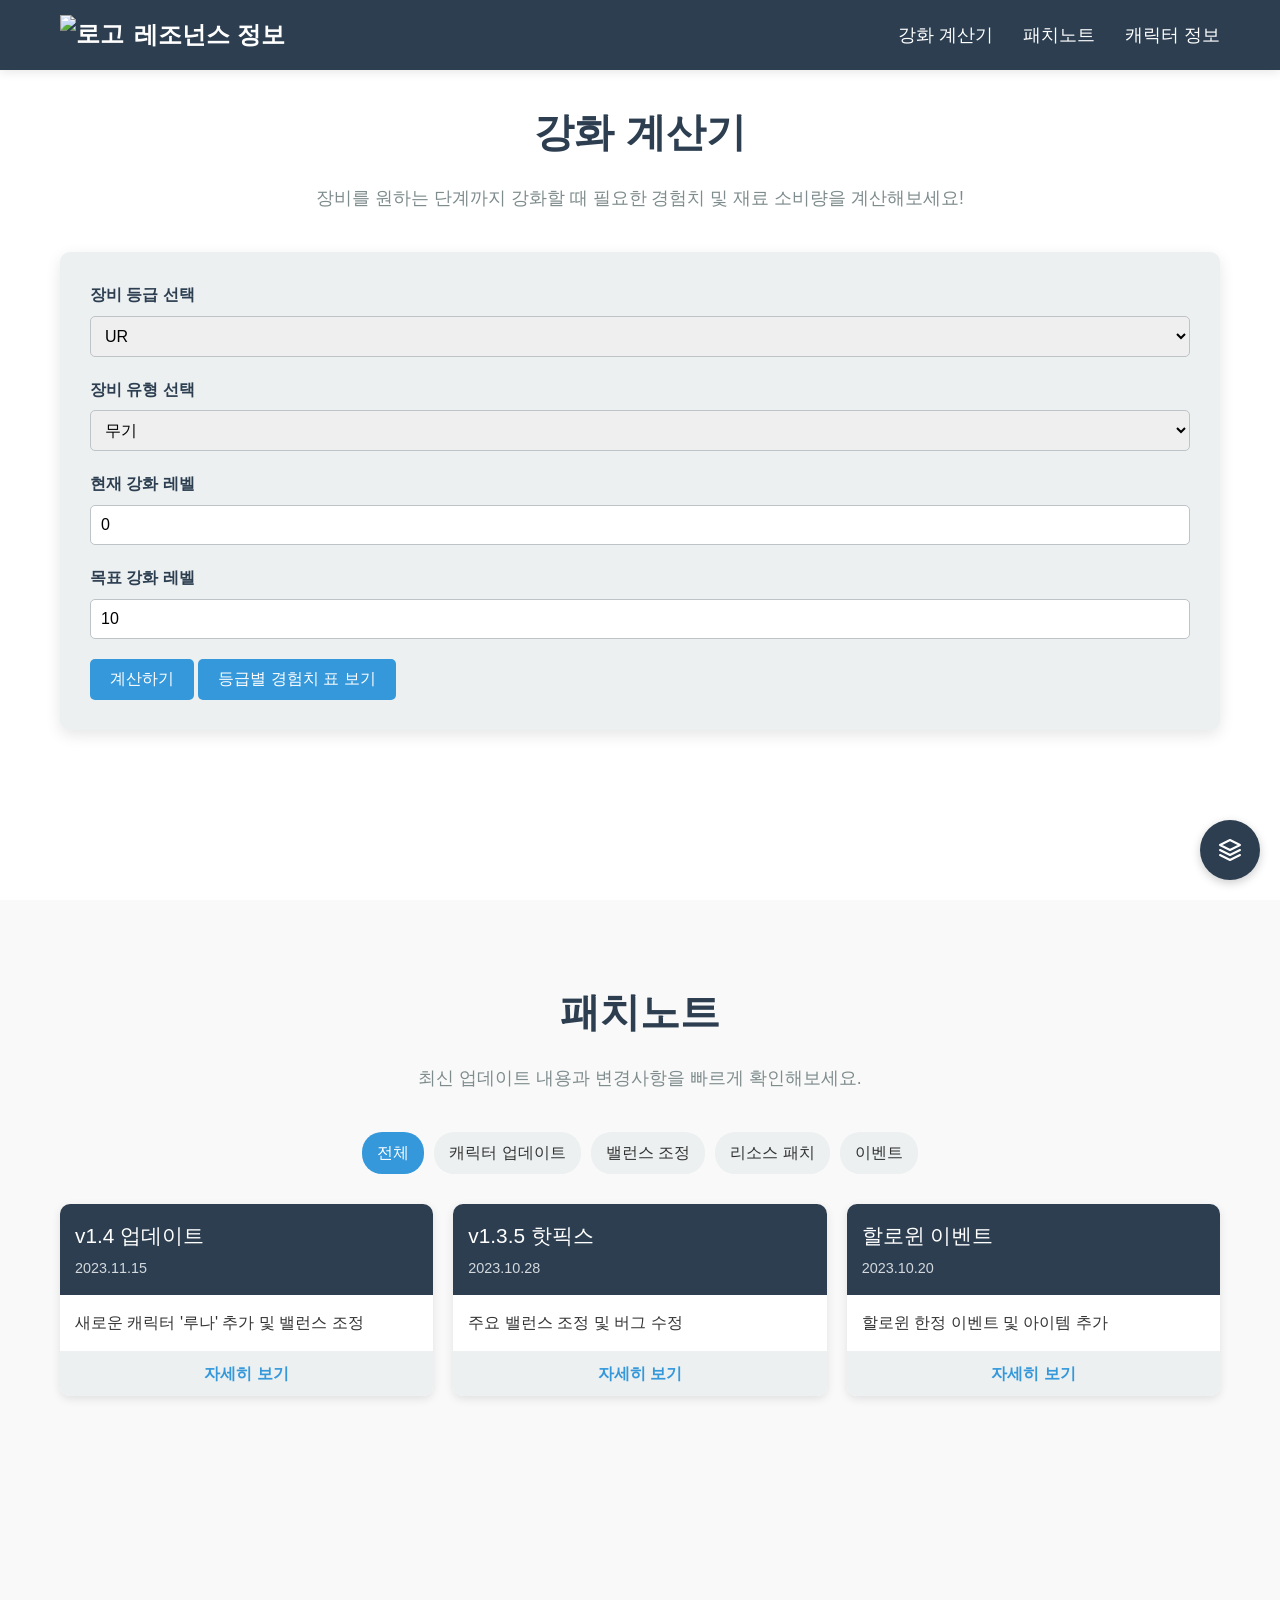
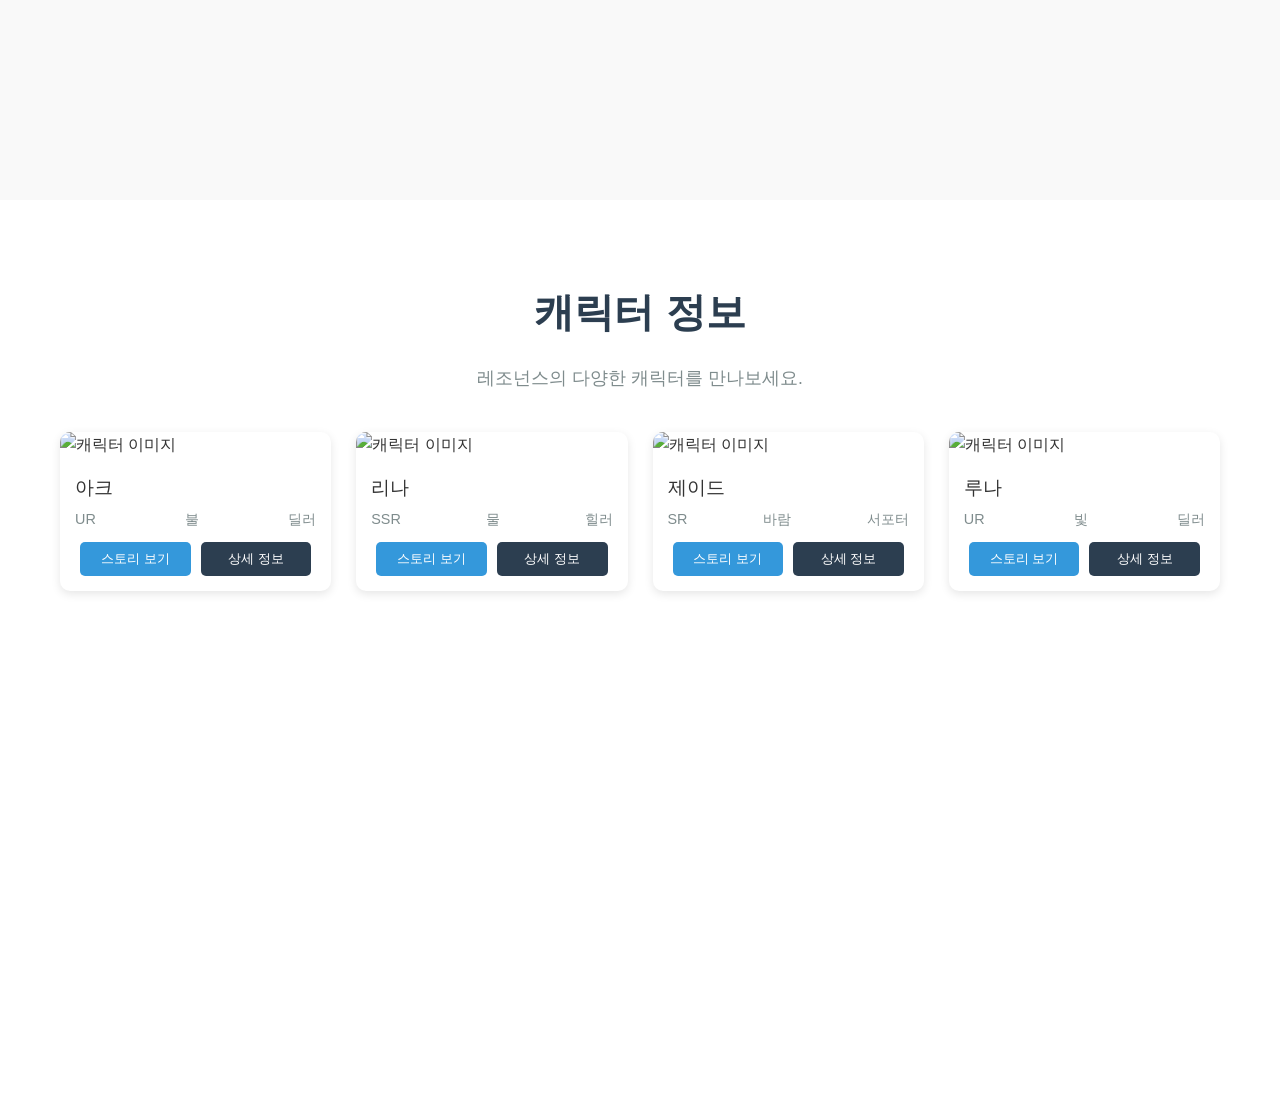
==== index.html @ ca2a9fab "Create index.html" ====
<!DOCTYPE html>
<html lang="ko">
<head>
    <meta charset="UTF-8">
    <meta name="viewport" content="width=device-width, initial-scale=1.0">
    <title>레조넌스 정보 사이트</title>
    <style>
        /* 전역 스타일 */
        * {
            margin: 0;
            padding: 0;
            box-sizing: border-box;
            font-family: 'Arial', sans-serif;
        }
        
        body {
            background-color: #f5f5f5;
            color: #333;
            line-height: 1.6;
        }
        
        a {
            text-decoration: none;
            color: inherit;
        }
        
        .container {
            max-width: 1200px;
            margin: 0 auto;
            padding: 0 20px;
        }
        
        section {
            padding: 80px 0;
            min-height: 100vh;
        }
        
        h2 {
            font-size: 2.5rem;
            margin-bottom: 20px;
            color: #2c3e50;
            text-align: center;
        }
        
        p.description {
            text-align: center;
            margin-bottom: 40px;
            font-size: 1.1rem;
            color: #7f8c8d;
        }
        
        /* 헤더 스타일 */
        header {
            position: fixed;
            top: 0;
            left: 0;
            width: 100%;
            background-color: #2c3e50;
            color: white;
            padding: 15px 0;
            z-index: 1000;
            box-shadow: 0 2px 10px rgba(0, 0, 0, 0.1);
        }
        
        .header-container {
            display: flex;
            justify-content: space-between;
            align-items: center;
        }
        
        .logo {
            display: flex;
            align-items: center;
            font-size: 1.5rem;
            font-weight: bold;
        }
        
        .logo img {
            height: 40px;
            margin-right: 10px;
        }
        
        nav ul {
            display: flex;
            list-style: none;
        }
        
        nav ul li {
            margin-left: 30px;
        }
        
        nav ul li a {
            font-size: 1.1rem;
            transition: color 0.3s;
            position: relative;
            padding: 5px 0;
        }
        
        nav ul li a:hover {
            color: #3498db;
        }
        
        nav ul li a::after {
            content: '';
            position: absolute;
            bottom: 0;
            left: 0;
            width: 0;
            height: 2px;
            background-color: #3498db;
            transition: width 0.3s;
        }
        
        nav ul li a:hover::after {
            width: 100%;
        }
        
        /* 강화 계산기 섹션 */
        #calculator {
            background-color: #fff;
            padding-top: 100px;
        }
        
        .calculator-container {
            background-color: #ecf0f1;
            padding: 30px;
            border-radius: 10px;
            box-shadow: 0 5px 15px rgba(0, 0, 0, 0.1);
        }
        
        .input-group {
            margin-bottom: 20px;
        }
        
        .input-group label {
            display: block;
            margin-bottom: 8px;
            font-weight: bold;
            color: #2c3e50;
        }
        
        .input-group select, 
        .input-group input {
            width: 100%;
            padding: 10px;
            border: 1px solid #bdc3c7;
            border-radius: 5px;
            font-size: 1rem;
        }
        
        .tooltip {
            position: relative;
            display: inline-block;
            margin-left: 10px;
            cursor: pointer;
        }
        
        .tooltip .tooltiptext {
            visibility: hidden;
            width: 200px;
            background-color: #555;
            color: #fff;
            text-align: center;
            border-radius: 6px;
            padding: 5px;
            position: absolute;
            z-index: 1;
            bottom: 125%;
            left: 50%;
            transform: translateX(-50%);
            opacity: 0;
            transition: opacity 0.3s;
            font-size: 0.9rem;
        }
        
        .tooltip:hover .tooltiptext {
            visibility: visible;
            opacity: 1;
        }
        
        .btn {
            background-color: #3498db;
            color: white;
            border: none;
            padding: 10px 20px;
            border-radius: 5px;
            cursor: pointer;
            font-size: 1rem;
            transition: background-color 0.3s;
        }
        
        .btn:hover {
            background-color: #2980b9;
        }
        
        .result-container {
            margin-top: 30px;
            background-color: #fff;
            padding: 20px;
            border-radius: 5px;
            box-shadow: 0 2px 5px rgba(0, 0, 0, 0.1);
        }
        
        .result-item {
            margin-bottom: 10px;
            display: flex;
            justify-content: space-between;
        }
        
        .result-item strong {
            color: #2c3e50;
        }
        
        /* 패치노트 섹션 */
        #patch-notes {
            background-color: #f9f9f9;
        }
        
        .filter-tabs {
            display: flex;
            justify-content: center;
            margin-bottom: 30px;
            flex-wrap: wrap;
        }
        
        .filter-tab {
            padding: 8px 15px;
            margin: 0 5px;
            background-color: #ecf0f1;
            border-radius: 20px;
            cursor: pointer;
            transition: all 0.3s;
        }
        
        .filter-tab.active {
            background-color: #3498db;
            color: white;
        }
        
        .patch-cards {
            display: grid;
            grid-template-columns: repeat(auto-fill, minmax(300px, 1fr));
            gap: 20px;
        }
        
        .patch-card {
            background-color: #fff;
            border-radius: 10px;
            overflow: hidden;
            box-shadow: 0 3px 10px rgba(0, 0, 0, 0.1);
            transition: transform 0.3s;
        }
        
        .patch-card:hover {
            transform: translateY(-5px);
        }
        
        .patch-header {
            padding: 15px;
            background-color: #2c3e50;
            color: white;
        }
        
        .patch-title {
            font-size: 1.3rem;
            margin-bottom: 5px;
        }
        
        .patch-date {
            font-size: 0.9rem;
            opacity: 0.8;
        }
        
        .patch-summary {
            padding: 15px;
        }
        
        .patch-more {
            display: block;
            text-align: center;
            padding: 10px;
            background-color: #ecf0f1;
            color: #3498db;
            font-weight: bold;
            cursor: pointer;
        }
        
        .patch-details {
            padding: 0 15px;
            max-height: 0;
            overflow: hidden;
            transition: max-height 0.3s, padding 0.3s;
        }
        
        .patch-details.show {
            padding: 15px;
            max-height: 1000px;
        }
        
        /* 캐릭터 정보 섹션 */
        #character-info {
            background-color: #fff;
        }
        
        .character-cards {
            display: grid;
            grid-template-columns: repeat(auto-fill, minmax(250px, 1fr));
            gap: 25px;
        }
        
        .character-card {
            background-color: #fff;
            border-radius: 10px;
            overflow: hidden;
            box-shadow: 0 3px 10px rgba(0, 0, 0, 0.1);
            transition: transform 0.3s;
            position: relative;
        }
        
        .character-card:hover {
            transform: translateY(-5px);
        }
        
        .character-thumbnail {
            width: 100%;
            height: 200px;
            object-fit: cover;
        }
        
        .character-info {
            padding: 15px;
        }
        
        .character-name {
            font-size: 1.2rem;
            margin-bottom: 5px;
        }
        
        .character-meta {
            display: flex;
            justify-content: space-between;
            margin-bottom: 10px;
            font-size: 0.9rem;
            color: #7f8c8d;
        }
        
        .character-buttons {
            display: flex;
            justify-content: space-between;
        }
        
        .character-buttons button {
            flex: 1;
            margin: 0 5px;
            padding: 8px;
            border: none;
            border-radius: 5px;
            cursor: pointer;
            transition: background-color 0.3s;
        }
        
        .story-btn {
            background-color: #3498db;
            color: white;
        }
        
        .story-btn:hover {
            background-color: #2980b9;
        }
        
        .detail-btn {
            background-color: #2c3e50;
            color: white;
        }
        
        .detail-btn:hover {
            background-color: #1a252f;
        }
        
        /* 캐릭터 상세 팝업 */
        .character-popup {
            position: fixed;
            top: 0;
            left: 0;
            width: 100%;
            height: 100%;
            background-color: rgba(0, 0, 0, 0.8);
            display: flex;
            justify-content: center;
            align-items: center;
            z-index: 2000;
            opacity: 0;
            visibility: hidden;
            transition: opacity 0.3s, visibility 0.3s;
        }
        
        .character-popup.show {
            opacity: 1;
            visibility: visible;
        }
        
        .popup-content {
            background-color: #fff;
            width: 90%;
            max-width: 800px;
            max-height: 90vh;
            overflow-y: auto;
            border-radius: 10px;
            position: relative;
            padding: 30px;
        }
        
        .close-popup {
            position: absolute;
            top: 15px;
            right: 15px;
            font-size: 1.5rem;
            cursor: pointer;
            color: #7f8c8d;
        }
        
        .popup-header {
            display: flex;
            margin-bottom: 20px;
        }
        
        .popup-thumbnail {
            width: 150px;
            height: 150px;
            object-fit: cover;
            border-radius: 10px;
            margin-right: 20px;
        }
        
        .popup-meta {
            flex: 1;
        }
        
        .popup-name {
            font-size: 1.8rem;
            margin-bottom: 10px;
        }
        
        .popup-details {
            margin-bottom: 20px;
        }
        
        .popup-section {
            margin-bottom: 20px;
        }
        
        .popup-section h3 {
            margin-bottom: 10px;
            color: #2c3e50;
        }
        
        /* 관리자 로그인 모달 */
        .admin-modal {
            position: fixed;
            top: 0;
            left: 0;
            width: 100%;
            height: 100%;
            background-color: rgba(0, 0, 0, 0.8);
            display: none;
            justify-content: center;
            align-items: center;
            z-index: 2000;
        }
        
        .login-form {
            background-color: #fff;
            padding: 30px;
            border-radius: 10px;
            width: 100%;
            max-width: 400px;
        }
        
        .login-form h2 {
            margin-bottom: 20px;
            text-align: center;
        }
        
        .login-form input {
            width: 100%;
            padding: 12px;
            margin-bottom: 15px;
            border: 1px solid #bdc3c7;
            border-radius: 5px;
            font-size: 1rem;
        }
        
        .login-form button {
            width: 100%;
            padding: 12px;
            background-color: #3498db;
            color: white;
            border: none;
            border-radius: 5px;
            font-size: 1rem;
            cursor: pointer;
            transition: background-color 0.3s;
        }
        
        .login-form button:hover {
            background-color: #2980b9;
        }
        
        /* 관리자 패널 */
        .admin-panel {
            position: fixed;
            bottom: 20px;
            right: 20px;
            background-color: #2c3e50;
            color: white;
            border-radius: 50%;
            width: 60px;
            height: 60px;
            display: flex;
            justify-content: center;
            align-items: center;
            cursor: pointer;
            z-index: 1000;
            box-shadow: 0 3px 10px rgba(0, 0, 0, 0.2);
        }
        
        .admin-menu {
            position: fixed;
            bottom: 90px;
            right: 20px;
            background-color: #fff;
            border-radius: 10px;
            box-shadow: 0 3px 15px rgba(0, 0, 0, 0.2);
            padding: 15px;
            z-index: 1000;
            display: none;
            flex-direction: column;
            min-width: 200px;
        }
        
        .admin-menu.show {
            display: flex;
        }
        
        .admin-menu button {
            padding: 10px;
            margin: 5px 0;
            background-color: #3498db;
            color: white;
            border: none;
            border-radius: 5px;
            cursor: pointer;
            transition: background-color 0.3s;
        }
        
        .admin-menu button:hover {
            background-color: #2980b9;
        }
        
        .admin-menu button.logout {
            background-color: #e74c3c;
        }
        
        .admin-menu button.logout:hover {
            background-color: #c0392b;
        }
        
        /* 관리자 편집 모드 */
        .edit-mode {
            outline: 2px dashed #3498db;
            position: relative;
            min-height: 50px;
        }
        
        .edit-controls {
            position: absolute;
            top: -25px;
            right: 0;
            background-color: #3498db;
            color: white;
            padding: 5px;
            border-radius: 5px;
            display: flex;
            z-index: 100;
        }
        
        .edit-controls button {
            background-color: transparent;
            border: none;
            color: white;
            cursor: pointer;
            margin: 0 5px;
        }
        
        /* 장비 도감 섹션 */
        #equipment-dictionary {
            background-color: #f9f9f9;
            display: none; /* 기본적으로 숨김 */
        }
        
        .equipment-filter {
            display: flex;
            justify-content: center;
            margin-bottom: 20px;
            flex-wrap: wrap;
        }
        
        .equipment-filter button {
            padding: 8px 15px;
            margin: 0 5px;
            background-color: #ecf0f1;
            border: none;
            border-radius: 20px;
            cursor: pointer;
            transition: all 0.3s;
        }
        
        .equipment-filter button.active {
            background-color: #3498db;
            color: white;
        }
        
        .equipment-grid {
            display: grid;
            grid-template-columns: repeat(auto-fill, minmax(200px, 1fr));
            gap: 20px;
        }
        
        .equipment-card {
            background-color: #fff;
            border-radius: 10px;
            overflow: hidden;
            box-shadow: 0 3px 10px rgba(0, 0, 0, 0.1);
            transition: transform 0.3s;
        }
        
        .equipment-card:hover {
            transform: translateY(-5px);
        }
        
        .equipment-image {
            width: 100%;
            height: 150px;
            object-fit: cover;
        }
        
        .equipment-info {
            padding: 15px;
        }
        
        .equipment-name {
            font-size: 1.1rem;
            margin-bottom: 5px;
        }
        
        .equipment-type {
            font-size: 0.9rem;
            color: #7f8c8d;
            margin-bottom: 10px;
        }
        
        .equipment-stats {
            font-size: 0.9rem;
        }
        
        /* 반응형 디자인 */
        @media (max-width: 768px) {
            nav ul li {
                margin-left: 15px;
            }
            
            .patch-cards, .character-cards {
                grid-template-columns: 1fr;
            }
            
            .popup-header {
                flex-direction: column;
            }
            
            .popup-thumbnail {
                margin-right: 0;
                margin-bottom: 15px;
            }
        }
    </style>
</head>
<body>
    <!-- 상단 고정 헤더 -->
    <header>
        <div class="container header-container">
            <div class="logo">
                <img src="https://via.placeholder.com/40" alt="로고">
                <span>레조넌스 정보</span>
            </div>
            <nav>
                <ul>
                    <li><a href="#calculator">강화 계산기</a></li>
                    <li><a href="#patch-notes">패치노트</a></li>
                    <li><a href="#character-info">캐릭터 정보</a></li>
                    <li id="equipment-tab" style="display: none;"><a href="#equipment-dictionary">장비 도감</a></li>
                </ul>
            </nav>
        </div>
    </header>

    <!-- 강화 계산기 섹션 -->
    <section id="calculator">
        <div class="container">
            <h2>강화 계산기</h2>
            <p class="description">장비를 원하는 단계까지 강화할 때 필요한 경험치 및 재료 소비량을 계산해보세요!</p>
            
            <div class="calculator-container">
                <div class="input-group">
                    <label for="equipment-grade">장비 등급 선택</label>
                    <select id="equipment-grade">
                        <option value="UR">UR</option>
                        <option value="SSR">SSR</option>
                        <option value="SR">SR</option>
                        <option value="R">R</option>
                    </select>
                </div>
                
                <div class="input-group">
                    <label for="equipment-type">장비 유형 선택</label>
                    <select id="equipment-type">
                        <option value="weapon">무기</option>
                        <option value="armor">방어구</option>
                        <option value="accessory">악세서리</option>
                    </select>
                </div>
                
                <div class="input-group">
                    <label for="current-level">현재 강화 레벨</label>
                    <input type="number" id="current-level" min="0" max="20" value="0">
                </div>
                
                <div class="input-group">
                    <label for="target-level">목표 강화 레벨</label>
                    <input type="number" id="target-level" min="1" max="20" value="10">
                </div>
                
                <button id="calculate-btn" class="btn">계산하기</button>
                <button id="show-exp-table" class="btn">등급별 경험치 표 보기</button>
                
                <div class="result-container" id="result-container" style="display: none;">
                    <h3>계산 결과</h3>
                    <div class="result-item">
                        <span>총 필요 경험치:</span>
                        <strong id="total-exp">0</strong>
                    </div>
                    <div class="result-item">
                        <span>소모 골드:</span>
                        <strong id="total-gold">0</strong>
                    </div>
                    <div class="result-item">
                        <span>8Ti 재료:</span>
                        <strong id="material-8">0</strong>
                    </div>
                    <div class="result-item">
                        <span>4Ti 재료:</span>
                        <strong id="material-4">0</strong>
                    </div>
                    <div class="result-item">
                        <span>2Ti 재료:</span>
                        <strong id="material-2">0</strong>
                    </div>
                    <div class="result-item">
                        <span>1Ti 재료:</span>
                        <strong id="material-1">0</strong>
                    </div>
                </div>
            </div>
        </div>
    </section>

    <!-- 패치노트 섹션 -->
    <section id="patch-notes">
        <div class="container">
            <h2>패치노트</h2>
            <p class="description">최신 업데이트 내용과 변경사항을 빠르게 확인해보세요.</p>
            
            <div class="filter-tabs">
                <div class="filter-tab active" data-filter="all">전체</div>
                <div class="filter-tab" data-filter="character">캐릭터 업데이트</div>
                <div class="filter-tab" data-filter="balance">밸런스 조정</div>
                <div class="filter-tab" data-filter="resource">리소스 패치</div>
                <div class="filter-tab" data-filter="event">이벤트</div>
            </div>
            
            <div class="patch-cards" id="patch-cards-container">
                <!-- 패치노트 카드들이 여기에 동적으로 추가됩니다 -->
                <div class="patch-card" data-category="character">
                    <div class="patch-header">
                        <div class="patch-title">v1.4 업데이트</div>
                        <div class="patch-date">2023.11.15</div>
                    </div>
                    <div class="patch-summary">
                        새로운 캐릭터 '루나' 추가 및 밸런스 조정
                    </div>
                    <div class="patch-more">자세히 보기</div>
                    <div class="patch-details">
                        <h4>새로운 캐릭터</h4>
                        <p>- 5성 캐릭터 '루나' 추가 (속성: 물, 포지션: 서포터)</p>
                        <h4>밸런스 조정</h4>
                        <p>- 캐릭터 '아크' 스킬 데미지 10% 상향</p>
                        <p>- 캐릭터 '리나' 궁극기 쿨타임 5초 증가</p>
                        <h4>버그 수정</h4>
                        <p>- 특정 조건에서 게임이 튕기는 현상 수정</p>
                    </div>
                </div>
                
                <div class="patch-card" data-category="balance">
                    <div class="patch-header">
                        <div class="patch-title">v1.3.5 핫픽스</div>
                        <div class="patch-date">2023.10.28</div>
                    </div>
                    <div class="patch-summary">
                        주요 밸런스 조정 및 버그 수정
                    </div>
                    <div class="patch-more">자세히 보기</div>
                    <div class="patch-details">
                        <h4>밸런스 조정</h4>
                        <p>- 모든 무기 공격력 5% 상향</p>
                        <p>- 방어구 방어력 계산식 변경</p>
                        <h4>버그 수정</h4>
                        <p>- 강화 성공률이 표시보다 낮게 적용되던 문제 수정</p>
                        <p>- 특정 퀘스트 진행 불가 현상 수정</p>
                    </div>
                </div>
                
                <div class="patch-card" data-category="event">
                    <div class="patch-header">
                        <div class="patch-title">할로윈 이벤트</div>
                        <div class="patch-date">2023.10.20</div>
                    </div>
                    <div class="patch-summary">
                        할로윈 한정 이벤트 및 아이템 추가
                    </div>
                    <div class="patch-more">자세히 보기</div>
                    <div class="patch-details">
                        <h4>이벤트 내용</h4>
                        <p>- 할로윈 한정 던전 추가 (10/20 ~ 11/3)</p>
                        <p>- 특별 보상: 할로윈 코스튬, 펫, 탈것</p>
                        <h4>새로운 아이템</h4>
                        <p>- 할로윈 한정 장비 5종 추가</p>
                        <p>- 특별 소비 아이템 3종 추가</p>
                    </div>
                </div>
            </div>
        </div>
    </section>

    <!-- 캐릭터 정보 섹션 -->
    <section id="character-info">
        <div class="container">
            <h2>캐릭터 정보</h2>
            <p class="description">레조넌스의 다양한 캐릭터를 만나보세요.</p>
            
            <div class="character-cards" id="character-cards-container">
                <!-- 캐릭터 카드들이 여기에 동적으로 추가됩니다 -->
                <div class="character-card">
                    <img src="https://via.placeholder.com/300x200?text=Character+1" alt="캐릭터 이미지" class="character-thumbnail">
                    <div class="character-info">
                        <div class="character-name">아크</div>
                        <div class="character-meta">
                            <span>UR</span>
                            <span>불</span>
                            <span>딜러</span>
                        </div>
                        <div class="character-buttons">
                            <button class="story-btn">스토리 보기</button>
                            <button class="detail-btn">상세 정보</button>
                        </div>
                    </div>
                </div>
                
                <div class="character-card">
                    <img src="https://via.placeholder.com/300x200?text=Character+2" alt="캐릭터 이미지" class="character-thumbnail">
                    <div class="character-info">
                        <div class="character-name">리나</div>
                        <div class="character-meta">
                            <span>SSR</span>
                            <span>물</span>
                            <span>힐러</span>
                        </div>
                        <div class="character-buttons">
                            <button class="story-btn">스토리 보기</button>
                            <button class="detail-btn">상세 정보</button>
                        </div>
                    </div>
                </div>
                
                <div class="character-card">
                    <img src="https://via.placeholder.com/300x200?text=Character+3" alt="캐릭터 이미지" class="character-thumbnail">
                    <div class="character-info">
                        <div class="character-name">제이드</div>
                        <div class="character-meta">
                            <span>SR</span>
                            <span>바람</span>
                            <span>서포터</span>
                        </div>
                        <div class="character-buttons">
                            <button class="story-btn">스토리 보기</button>
                            <button class="detail-btn">상세 정보</button>
                        </div>
                    </div>
                </div>
                
                <div class="character-card">
                    <img src="https://via.placeholder.com/300x200?text=Character+4" alt="캐릭터 이미지" class="character-thumbnail">
                    <div class="character-info">
                        <div class="character-name">루나</div>
                        <div class="character-meta">
                            <span>UR</span>
                            <span>빛</span>
                            <span>딜러</span>
                        </div>
                        <div class="character-buttons">
                            <button class="story-btn">스토리 보기</button>
                            <button class="detail-btn">상세 정보</button>
                        </div>
                    </div>
                </div>
            </div>
        </div>
    </section>

    <!-- 장비 도감 섹션 (기본적으로 숨김) -->
    <section id="equipment-dictionary">
        <div class="container">
            <h2>장비 도감</h2>
            <p class="description">게임 내 모든 장비 정보를 확인해보세요.</p>
            
            <div class="equipment-filter">
                <button class="active" data-type="all">전체</button>
                <button data-type="weapon">무기</button>
                <button data-type="armor">방어구</button>
                <button data-type="accessory">악세서리</button>
            </div>
            
            <div class="equipment-grid" id="equipment-container">
                <!-- 장비 카드들이 여기에 동적으로 추가됩니다 -->
                <div class="equipment-card" data-type="weapon">
                    <img src="https://via.placeholder.com/200x150?text=Weapon+1" alt="장비 이미지" class="equipment-image">
                    <div class="equipment-info">
                        <div class="equipment-name">태양의 검</div>
                        <div class="equipment-type">UR / 무기</div>
                        <div class="equipment-stats">
                            공격력: 1200<br>
                            치명타: 15%<br>
                            특수 효과: 불 속성 데미지 20% 증가
                        </div>
                    </div>
                </div>
                
                <div class="equipment-card" data-type="armor">
                    <img src="https://via.placeholder.com/200x150?text=Armor+1" alt="장비 이미지" class="equipment-image">
                    <div class="equipment-info">
                        <div class="equipment-name">달의 갑옷</div>
                        <div class="equipment-type">SSR / 방어구</div>
                        <div class="equipment-stats">
                            방어력: 850<br>
                            HP: 3000<br>
                            특수 효과: 물 속성 저항 30% 증가
                        </div>
                    </div>
                </div>
                
                <div class="equipment-card" data-type="accessory">
                    <img src="https://via.placeholder.com/200x150?text=Accessory+1" alt="장비 이미지" class="equipment-image">
                    <div class="equipment-info">
                        <div class="equipment-name">별의 반지</div>
                        <div class="equipment-type">UR / 악세서리</div>
                        <div class="equipment-stats">
                            모든 능력치: 10% 증가<br>
                            특수 효과: 스킬 쿨타임 15% 감소
                        </div>
                    </div>
                </div>
            </div>
        </div>
    </section>

    <!-- 캐릭터 상세 팝업 -->
    <div class="character-popup" id="character-popup">
        <div class="popup-content">
            <span class="close-popup">&times;</span>
            <div class="popup-header">
                <img src="https://via.placeholder.com/150x150?text=Character" alt="캐릭터 이미지" class="popup-thumbnail">
                <div class="popup-meta">
                    <div class="popup-name">아크</div>
                    <div class="popup-details">
                        <span>등급: UR</span> | 
                        <span>속성: 불</span> | 
                        <span>포지션: 딜러</span>
                    </div>
                </div>
            </div>
            
            <div class="popup-section">
                <h3>스토리</h3>
                <p>불의 정령과 계약을 맺은 전사. 어린 시절 마을이 몬스터에게 파괴된 후 복수를 위해 힘을 길렀다. 차갑고 무뚝뚝한 외모와 달리 약자를 보호하려는 강한 의지를 지니고 있다.</p>
            </div>
            
            <div class="popup-section">
                <h3>전투 스타일</h3>
                <p>근접 공격 전문가로, 강력한 단일 대상 공격 기술을 보유. 불 속성 기술로 적을 태워 지속 피해를 입힐 수 있다. 궁극기 '화룡의 분노'는 광범위한 지역에 막대한 피해를 입힌다.</p>
            </div>
            
            <div class="popup-section">
                <h3>추천 장비</h3>
                <p>- 무기: 태양의 검, 화염의 도끼<br>
                - 방어구: 용사의 갑옷, 불사조의 망토<br>
                - 악세서리: 용의 눈물, 불꽃의 반지</p>
            </div>
            
            <div class="popup-section">
                <h3>스킬 정보</h3>
                <p>1. 화염 베기 - 기본 공격, 불 속성 추가 데미지<br>
                2. 용아장 - 강력한 단일 대상 공격, 치명타 확률 증가<br>
                3. 화염의 갑옷 - 일정 시간 방어력 증가 및 접촉한 적에게 피해<br>
                4. 화룡의 분노 (궁극기) - 광범위 지역에 막대한 불 속성 피해</p>
            </div>
        </div>
    </div>

    <!-- 관리자 로그인 모달 -->
    <div class="admin-modal" id="admin-login-modal">
        <div class="login-form">
            <h2>관리자 로그인</h2>
            <input type="text" id="admin-id" placeholder="아이디">
            <input type="password" id="admin-pw" placeholder="비밀번호">
            <button id="login-btn">로그인</button>
        </div>
    </div>

    <!-- 관리자 패널 -->
    <div class="admin-panel" id="admin-panel">
        <svg xmlns="http://www.w3.org/2000/svg" width="24" height="24" viewBox="0 0 24 24" fill="none" stroke="currentColor" stroke-width="2" stroke-linecap="round" stroke-linejoin="round">
            <path d="M12 2L2 7l10 5 10-5-10-5zM2 17l10 5 10-5M2 12l10 5 10-5"></path>
        </svg>
    </div>

    <div class="admin-menu" id="admin-menu">
        <button id="login-admin-btn">관리자 로그인</button>
    </div>

    <div class="admin-menu" id="admin-loggedin-menu" style="display: none;">
        <button id="edit-patch-btn">패치노트 수정</button>
        <button id="edit-character-btn">캐릭터 정보 수정</button>
        <button id="add-feature-btn">새로운 기능 추가</button>
        <button id="logout-btn" class="logout">로그아웃</button>
    </div>

    <script>
        // 전역 변수
        let isAdmin = false;
        let isEditMode = false;
        let currentDraggedElement = null;
        
        // DOM 요소 가져오기
        const adminPanel = document.getElementById('admin-panel');
        const adminMenu = document.getElementById('admin-menu');
        const adminLoggedinMenu = document.getElementById('admin-loggedin-menu');
        const adminLoginModal = document.getElementById('admin-login-modal');
        const loginBtn = document.getElementById('login-btn');
        const loginAdminBtn = document.getElementById('login-admin-btn');
        const logoutBtn = document.getElementById('logout-btn');
        const editPatchBtn = document.getElementById('edit-patch-btn');
        const editCharacterBtn = document.getElementById('edit-character-btn');
        const addFeatureBtn = document.getElementById('add-feature-btn');
        const equipmentTab = document.getElementById('equipment-tab');
        const equipmentSection = document.getElementById('equipment-dictionary');
        
        // 강화 계산기 관련 요소
        const calculateBtn = document.getElementById('calculate-btn');
        const showExpTableBtn = document.getElementById('show-exp-table');
        const resultContainer = document.getElementById('result-container');
        
        // 캐릭터 팝업 관련 요소
        const characterPopup = document.getElementById('character-popup');
        const closePopupBtn = document.querySelector('.close-popup');
        const detailButtons = document.querySelectorAll('.detail-btn');
        
        // 패치노트 더보기 버튼
        const patchMoreButtons = document.querySelectorAll('.patch-more');
        
        // 필터 탭
        const filterTabs = document.querySelectorAll('.filter-tab');
        const equipmentFilterBtns = document.querySelectorAll('.equipment-filter button');
        
        // 경험치 테이블 데이터 (예시)
        const expTable = {
            UR: [0, 100, 220, 360, 520, 700, 900, 1120, 1360, 1620, 1900, 2200, 2520, 2860, 3220, 3600, 4000, 4420, 4860, 5320, 5800],
            SSR: [0, 80, 176, 288, 416, 560, 720, 896, 1088, 1296, 1520, 1760, 2016, 2288, 2576, 2880, 3200, 3536, 3888, 4256, 4640],
            SR: [0, 60, 132, 216, 312, 420, 540, 672, 816, 972, 1140, 1320, 1512, 1716, 1932, 2160, 2400, 2652, 2916, 3192, 3480],
            R: [0, 40, 88, 144, 208, 280, 360, 448, 544, 648, 760, 880, 1008, 1144, 1288, 1440, 1600, 1768, 1944, 2128, 2320]
        };
        
        // 골드 비용 계수 (예시)
        const goldCost = {
            UR: 50,
            SSR: 40,
            SR: 30,
            R: 20
        };
        
        // 페이지 로드 시 초기화
        document.addEventListener('DOMContentLoaded', function() {
            // 스무스 스크롤 설정
            setupSmoothScroll();
            
            // 강화 계산기 이벤트 리스너
            setupCalculator();
            
            // 패치노트 더보기 버튼 설정
            setupPatchNotes();
            
            // 캐릭터 상세 팝업 설정
            setupCharacterPopup();
            
            // 필터 탭 설정
            setupFilterTabs();
            
            // 장비 필터 설정
            setupEquipmentFilter();
            
            // 관리자 패널 설정
            setupAdminPanel();
        });
        
        // 스무스 스크롤 설정
        function setupSmoothScroll() {
            document.querySelectorAll('a[href^="#"]').forEach(anchor => {
                anchor.addEventListener('click', function(e) {
                    e.preventDefault();
                    
                    const targetId = this.getAttribute('href');
                    const targetElement = document.querySelector(targetId);
                    
                    if (targetElement) {
                        window.scrollTo({
                            top: targetElement.offsetTop - 80,
                            behavior: 'smooth'
                        });
                    }
                });
            });
        }
        
        // 강화 계산기 설정
        function setupCalculator() {
            calculateBtn.addEventListener('click', calculateEnhancement);
            
            // 입력값 변경 시 자동 계산
            document.querySelectorAll('#calculator select, #calculator input').forEach(element => {
                element.addEventListener('change', calculateEnhancement);
                element.addEventListener('input', calculateEnhancement);
            });
            
            // 경험치 표 보기 버튼
            showExpTableBtn.addEventListener('click', function() {
                alert('UR: 0,100,220,360,520,700,900,1120,1360,1620,1900,2200,2520,2860,3220,3600,4000,4420,4860,5320,5800\n\n' +
                      'SSR: 0,80,176,288,416,560,720,896,1088,1296,1520,1760,2016,2288,2576,2880,3200,3536,3888,4256,4640\n\n' +
                      'SR: 0,60,132,216,312,420,540,672,816,972,1140,1320,1512,1716,1932,2160,2400,2652,2916,3192,3480\n\n' +
                      'R: 0,40,88,144,208,280,360,448,544,648,760,880,1008,1144,1288,1440,1600,1768,1944,2128,2320');
            });
        }
        
        // 강화 계산 함수
        function calculateEnhancement() {
            const grade = document.getElementById('equipment-grade').value;
            const currentLevel = parseInt(document.getElementById('current-level').value) || 0;
            const targetLevel = parseInt(document.getElementById('target-level').value) || 0;
            
            // 유효성 검사
            if (currentLevel >= targetLevel) {
                resultContainer.style.display = 'none';
                return;
            }
            
            // 경험치 계산
            const totalExp = expTable[grade][targetLevel] - expTable[grade][currentLevel];
            
            // 골드 계산
            const totalGold = totalExp * goldCost[grade];
            
            // 재료 계산 (예시: 8Ti = 800exp, 4Ti = 400exp, 2Ti = 200exp, 1Ti = 100exp)
            const material8 = Math.floor(totalExp / 800);
            const remainingExp8 = totalExp % 800;
            
            const material4 = Math.floor(remainingExp8 / 400);
            const remainingExp4 = remainingExp8 % 400;
            
            const material2 = Math.floor(remainingExp4 / 200);
            const remainingExp2 = remainingExp4 % 200;
            
            const material1 = Math.ceil(remainingExp2 / 100);
            
            // 결과 표시
            document.getElementById('total-exp').textContent = totalExp.toLocaleString();
            document.getElementById('total-gold').textContent = totalGold.toLocaleString();
            document.getElementById('material-8').textContent = material8;
            document.getElementById('material-4').textContent = material4;
            document.getElementById('material-2').textContent = material2;
            document.getElementById('material-1').textContent = material1;
            
            resultContainer.style.display = 'block';
        }
        
        // 패치노트 설정
        function setupPatchNotes() {
            patchMoreButtons.forEach(button => {
                button.addEventListener('click', function() {
                    const details = this.nextElementSibling;
                    details.classList.toggle('show');
                    
                    if (details.classList.contains('show')) {
                        this.textContent = '간략히 보기';
                    } else {
                        this.textContent = '자세히 보기';
                    }
                });
            });
        }
        
        // 캐릭터 상세 팝업 설정
        function setupCharacterPopup() {
            detailButtons.forEach(button => {
                button.addEventListener('click', function() {
                    // 실제 구현에서는 클릭한 캐릭터의 데이터를 가져와 팝업을 채움
                    characterPopup.classList.add('show');
                    document.body.style.overflow = 'hidden';
                });
            });
            
            closePopupBtn.addEventListener('click', function() {
                characterPopup.classList.remove('show');
                document.body.style.overflow = 'auto';
            });
            
            characterPopup.addEventListener('click', function(e) {
                if (e.target === this) {
                    this.classList.remove('show');
                    document.body.style.overflow = 'auto';
                }
            });
        }
        
        // 필터 탭 설정
        function setupFilterTabs() {
            filterTabs.forEach(tab => {
                tab.addEventListener('click', function() {
                    const filter = this.getAttribute('data-filter');
                    
                    // 활성 탭 표시
                    filterTabs.forEach(t => t.classList.remove('active'));
                    this.classList.add('active');
                    
                    // 필터 적용
                    const patchCards = document.querySelectorAll('.patch-card');
                    
                    patchCards.forEach(card => {
                        if (filter === 'all' || card.getAttribute('data-category') === filter) {
                            card.style.display = 'block';
                        } else {
                            card.style.display = 'none';
                        }
                    });
                });
            });
        }
        
        // 장비 필터 설정
        function setupEquipmentFilter() {
            equipmentFilterBtns.forEach(btn => {
                btn.addEventListener('click', function() {
                    const type = this.getAttribute('data-type');
                    
                    // 활성 버튼 표시
                    equipmentFilterBtns.forEach(b => b.classList.remove('active'));
                    this.classList.add('active');
                    
                    // 필터 적용
                    const equipmentCards = document.querySelectorAll('.equipment-card');
                    
                    equipmentCards.forEach(card => {
                        if (type === 'all' || card.getAttribute('data-type') === type) {
                            card.style.display = 'block';
                        } else {
                            card.style.display = 'none';
                        }
                    });
                });
            });
        }
        
        // 관리자 패널 설정
        function setupAdminPanel() {
            adminPanel.addEventListener('click', function() {
                if (isAdmin) {
                    adminLoggedinMenu.classList.toggle('show');
                    adminMenu.classList.remove('show');
                } else {
                    adminMenu.classList.toggle('show');
                    adminLoggedinMenu.classList.remove('show');
                }
            });
            
            // 관리자 로그인 버튼
            loginAdminBtn.addEventListener('click', function() {
                adminLoginModal.style.display = 'flex';
                adminMenu.classList.remove('show');
            });
            
            // 로그인 버튼
            loginBtn.addEventListener('click', function() {
                const id = document.getElementById('admin-id').value;
                const pw = document.getElementById('admin-pw').value;
                
                // 간단한 로그인 검증 (실제로는 서버에서 처리)
                if (id === 'admin' && pw === '1234') {
                    isAdmin = true;
                    adminLoginModal.style.display = 'none';
                    alert('관리자로 로그인되었습니다.');
                } else {
                    alert('아이디 또는 비밀번호가 잘못되었습니다.');
                }
            });
            
            // 로그아웃 버튼
            logoutBtn.addEventListener('click', function() {
                isAdmin = false;
                isEditMode = false;
                adminLoggedinMenu.classList.remove('show');
                exitEditMode();
                alert('로그아웃되었습니다.');
            });
            
            // 패치노트 수정 버튼
            editPatchBtn.addEventListener('click', function() {
                if (!isEditMode) {
                    enterEditMode('patch');
                } else {
                    exitEditMode();
                }
            });
            
            // 캐릭터 정보 수정 버튼
            editCharacterBtn.addEventListener('click', function() {
                if (!isEditMode) {
                    enterEditMode('character');
                } else {
                    exitEditMode();
                }
            });
            
            // 새로운 기능 추가 버튼
            addFeatureBtn.addEventListener('click', function() {
                if (confirm('장비 도감 기능을 추가하시겠습니까?')) {
                    equipmentTab.style.display = 'block';
                    equipmentSection.style.display = 'block';
                    alert('장비 도감 기능이 추가되었습니다!');
                }
            });
            
            // 모달 외부 클릭 시 닫기
            adminLoginModal.addEventListener('click', function(e) {
                if (e.target === this) {
                    this.style.display = 'none';
                }
            });
        }
        
        // 편집 모드 진입
        function enterEditMode(mode) {
            isEditMode = true;
            
            let elements = [];
            if (mode === 'patch') {
                elements = document.querySelectorAll('.patch-card, .filter-tabs');
                editPatchBtn.textContent = '편집 종료';
            } else if (mode === 'character') {
                elements = document.querySelectorAll('.character-card');
                editCharacterBtn.textContent = '편집 종료';
            }
            
            elements.forEach(el => {
                el.classList.add('edit-mode');
                
                const controls = document.createElement('div');
                controls.className = 'edit-controls';
                
                const upBtn = document.createElement('button');
                upBtn.innerHTML = '↑';
                upBtn.addEventListener('click', () => moveElement(el, 'up'));
                
                const downBtn = document.createElement('button');
                downBtn.innerHTML = '↓';
                downBtn.addEventListener('click', () => moveElement(el, 'down'));
                
                const deleteBtn = document.createElement('button');
                deleteBtn.innerHTML = '×';
                deleteBtn.addEventListener('click', () => el.remove());
                
                controls.appendChild(upBtn);
                controls.appendChild(downBtn);
                controls.appendChild(deleteBtn);
                
                el.appendChild(controls);
                
                // 드래그 앤 드롭 설정
                el.draggable = true;
                el.addEventListener('dragstart', dragStart);
                el.addEventListener('dragover', dragOver);
                el.addEventListener('drop', drop);
            });
            
            // 컨테이너에 드롭 이벤트 추가
            const container = mode === 'patch' ? 
                document.getElementById('patch-cards-container') : 
                document.getElementById('character-cards-container');
                
            container.addEventListener('dragover', dragOver);
            container.addEventListener('drop', drop);
        }
        
        // 편집 모드 종료
        function exitEditMode() {
            isEditMode = false;
            
            document.querySelectorAll('.edit-mode').forEach(el => {
                el.classList.remove('edit-mode');
                const controls = el.querySelector('.edit-controls');
                if (controls) controls.remove();
                
                // 드래그 앤 드롭 제거
                el.draggable = false;
                el.removeEventListener('dragstart', dragStart);
                el.removeEventListener('dragover', dragOver);
                el.removeEventListener('drop', drop);
            });
            
            editPatchBtn.textContent = '패치노트 수정';
            editCharacterBtn.textContent = '�릭터 정보 수정';
        }
        
        // 요소 이동 (위/아래)
        function moveElement(element, direction) {
            const parent = element.parentNode;
            const sibling = direction === 'up' ? 
                element.previousElementSibling : 
                element.nextElementSibling;
            
            if (sibling) {
                parent.insertBefore(
                    direction === 'up' ? element : sibling,
                    direction === 'up' ? sibling : element
                );
            }
        }
        
        // 드래그 앤 드롭 함수
        function dragStart(e) {
            currentDraggedElement = this;
            e.dataTransfer.effectAllowed = 'move';
            e.dataTransfer.setData('text/html', this.innerHTML);
        }
        
        function dragOver(e) {
            e.preventDefault();
            e.dataTransfer.dropEffect = 'move';
            return false;
        }
        
        function drop(e) {
            e.preventDefault();
            
            if (currentDraggedElement !== this) {
                const container = this.parentNode;
                const rect = this.getBoundingClientRect();
                const midpoint = rect.top + rect.height / 2;
                
                if (e.clientY < midpoint) {
                    container.insertBefore(currentDraggedElement, this);
                } else {
                    container.insertBefore(currentDraggedElement, this.nextSibling);
                }
            }
            
            return false;
        }
    </script>
</body>
</html>
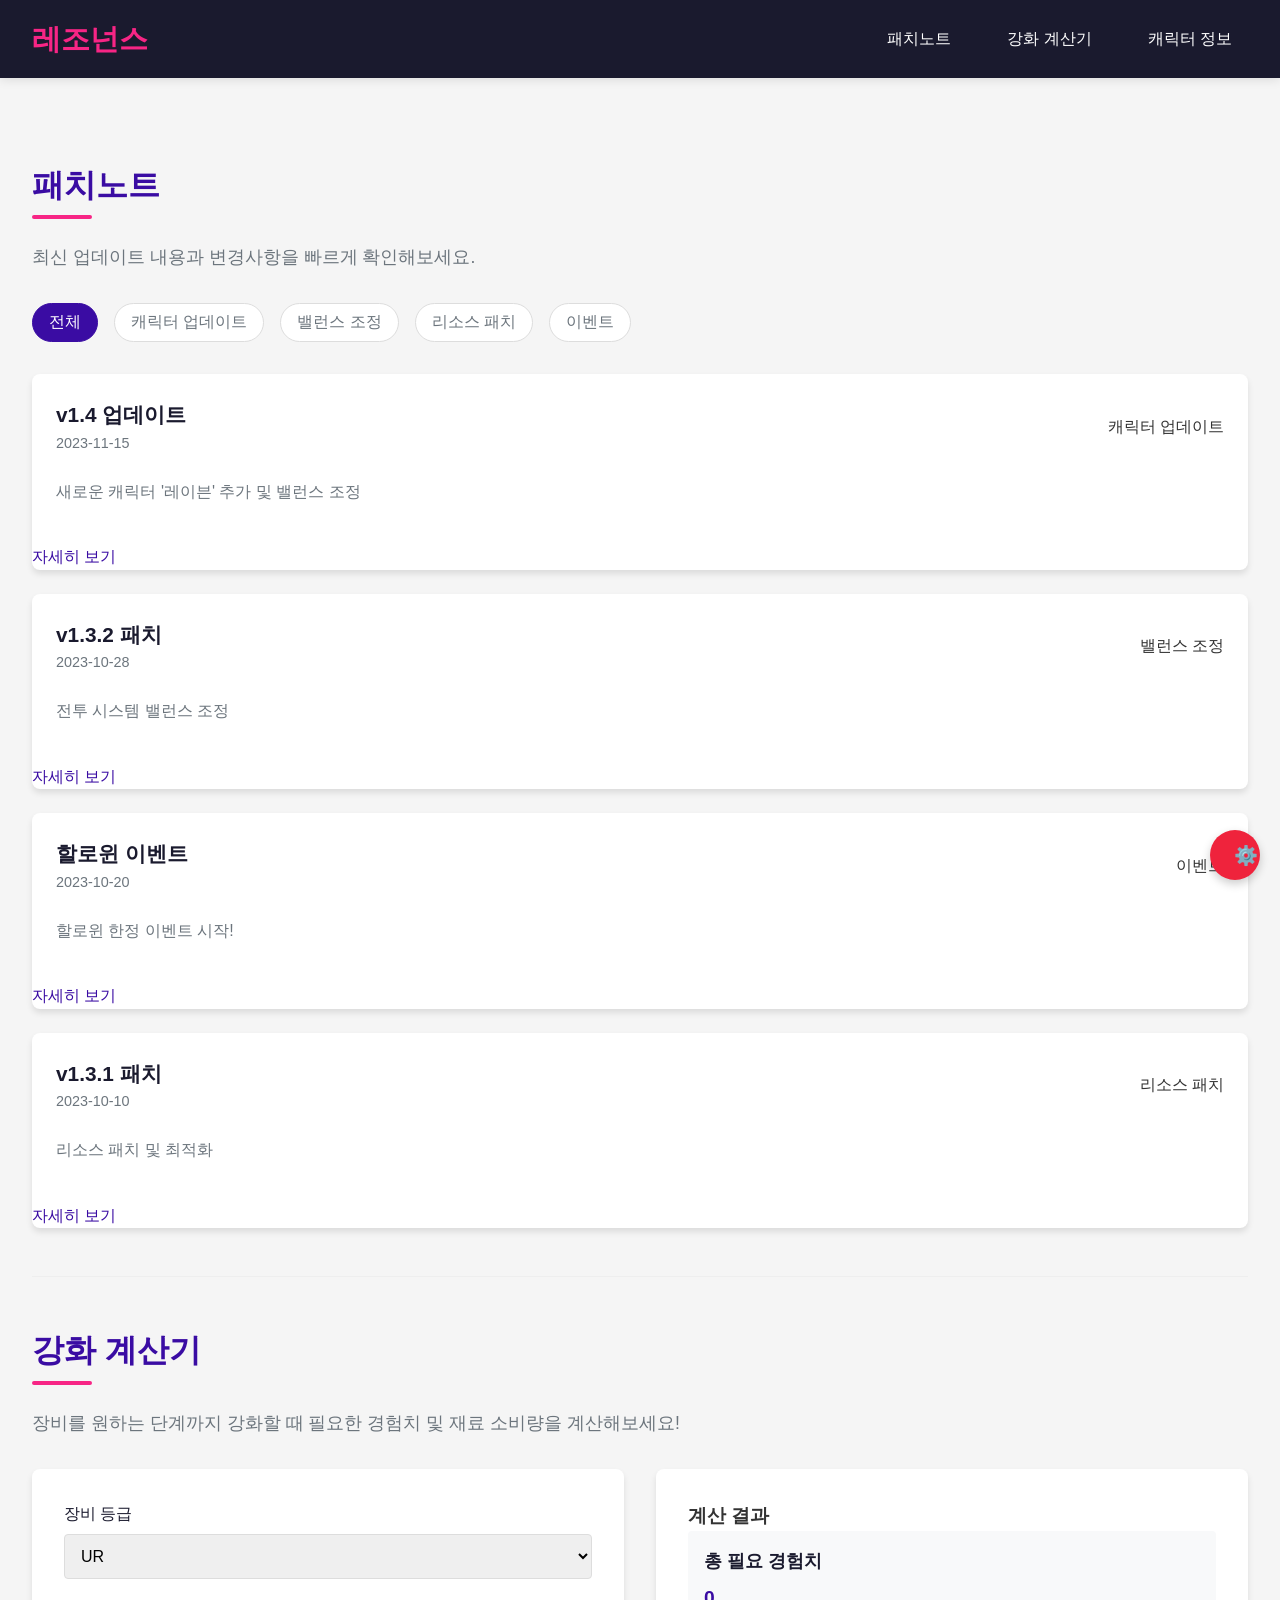
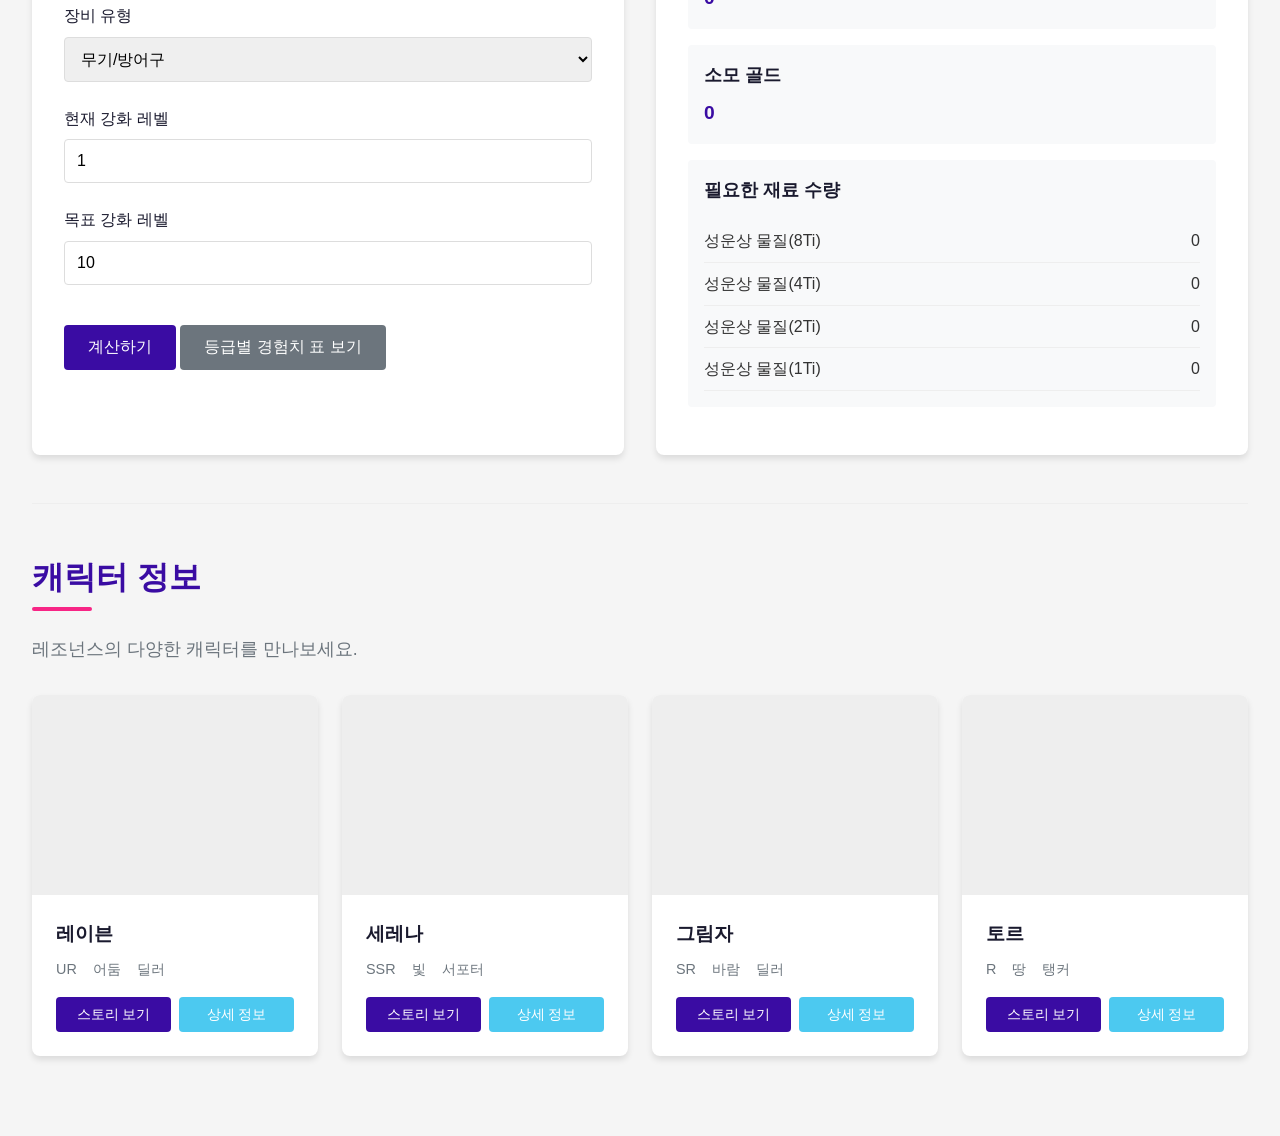
==== commit bc923996: "Update index.html" ====
--- a/index.html
+++ b/index.html
@@ -3,1493 +3,1715 @@
 <head>
     <meta charset="UTF-8">
     <meta name="viewport" content="width=device-width, initial-scale=1.0">
-    <title>레조넌스 정보 사이트</title>
+    <title>레조넌스 - 게임 정보</title>
     <style>
-        /* 전역 스타일 */
+        :root {
+            --primary-color: #3a0ca3;
+            --secondary-color: #7209b7;
+            --accent-color: #f72585;
+            --dark-color: #1a1a2e;
+            --light-color: #f8f9fa;
+            --gray-color: #6c757d;
+            --success-color: #4cc9f0;
+            --warning-color: #f8961e;
+            --danger-color: #ef233c;
+        }
+
         * {
             margin: 0;
             padding: 0;
             box-sizing: border-box;
-            font-family: 'Arial', sans-serif;
-        }
-        
+            font-family: 'Segoe UI', Tahoma, Geneva, Verdana, sans-serif;
+        }
+
         body {
             background-color: #f5f5f5;
             color: #333;
             line-height: 1.6;
         }
-        
-        a {
-            text-decoration: none;
-            color: inherit;
-        }
-        
-        .container {
-            max-width: 1200px;
-            margin: 0 auto;
-            padding: 0 20px;
-        }
-        
-        section {
-            padding: 80px 0;
-            min-height: 100vh;
-        }
-        
-        h2 {
-            font-size: 2.5rem;
-            margin-bottom: 20px;
-            color: #2c3e50;
-            text-align: center;
-        }
-        
-        p.description {
-            text-align: center;
-            margin-bottom: 40px;
-            font-size: 1.1rem;
-            color: #7f8c8d;
-        }
-        
+
         /* 헤더 스타일 */
         header {
             position: fixed;
             top: 0;
             left: 0;
             width: 100%;
-            background-color: #2c3e50;
+            background-color: var(--dark-color);
             color: white;
-            padding: 15px 0;
-            z-index: 1000;
-            box-shadow: 0 2px 10px rgba(0, 0, 0, 0.1);
-        }
-        
-        .header-container {
+            padding: 1rem 2rem;
             display: flex;
             justify-content: space-between;
             align-items: center;
-        }
-        
+            box-shadow: 0 2px 10px rgba(0, 0, 0, 0.1);
+            z-index: 1000;
+        }
+
         .logo {
-            display: flex;
-            align-items: center;
-            font-size: 1.5rem;
+            font-size: 1.8rem;
             font-weight: bold;
-        }
-        
-        .logo img {
-            height: 40px;
-            margin-right: 10px;
-        }
-        
+            color: var(--accent-color);
+        }
+
         nav ul {
             display: flex;
             list-style: none;
         }
-        
+
         nav ul li {
-            margin-left: 30px;
-        }
-        
+            margin-left: 1.5rem;
+        }
+
         nav ul li a {
-            font-size: 1.1rem;
+            color: white;
+            text-decoration: none;
+            font-weight: 500;
             transition: color 0.3s;
+            padding: 0.5rem 1rem;
+            border-radius: 4px;
+        }
+
+        nav ul li a:hover {
+            color: var(--accent-color);
+            background-color: rgba(255, 255, 255, 0.1);
+        }
+
+        /* 메인 컨텐츠 */
+        main {
+            margin-top: 80px;
+            padding: 2rem;
+        }
+
+        section {
+            padding: 3rem 0;
+            border-bottom: 1px solid #eee;
+        }
+
+        section:last-child {
+            border-bottom: none;
+        }
+
+        .section-title {
+            font-size: 2rem;
+            margin-bottom: 1.5rem;
+            color: var(--primary-color);
             position: relative;
-            padding: 5px 0;
-        }
-        
-        nav ul li a:hover {
-            color: #3498db;
-        }
-        
-        nav ul li a::after {
+            padding-bottom: 0.5rem;
+        }
+
+        .section-title::after {
             content: '';
             position: absolute;
             bottom: 0;
             left: 0;
-            width: 0;
-            height: 2px;
-            background-color: #3498db;
-            transition: width 0.3s;
-        }
-        
-        nav ul li a:hover::after {
+            width: 60px;
+            height: 4px;
+            background-color: var(--accent-color);
+            border-radius: 2px;
+        }
+
+        .section-description {
+            font-size: 1.1rem;
+            margin-bottom: 2rem;
+            color: var(--gray-color);
+        }
+
+        /* 강화 계산기 스타일 */
+        .calculator-container {
+            display: flex;
+            gap: 2rem;
+            flex-wrap: wrap;
+        }
+
+        .calculator-inputs {
+            flex: 1;
+            min-width: 300px;
+            background-color: white;
+            padding: 2rem;
+            border-radius: 8px;
+            box-shadow: 0 4px 6px rgba(0, 0, 0, 0.1);
+        }
+
+        .calculator-results {
+            flex: 1;
+            min-width: 300px;
+            background-color: white;
+            padding: 2rem;
+            border-radius: 8px;
+            box-shadow: 0 4px 6px rgba(0, 0, 0, 0.1);
+        }
+
+        .form-group {
+            margin-bottom: 1.5rem;
+        }
+
+        label {
+            display: block;
+            margin-bottom: 0.5rem;
+            font-weight: 500;
+            color: var(--dark-color);
+        }
+
+        select, input {
             width: 100%;
-        }
-        
-        /* 강화 계산기 섹션 */
-        #calculator {
-            background-color: #fff;
-            padding-top: 100px;
-        }
-        
-        .calculator-container {
-            background-color: #ecf0f1;
-            padding: 30px;
-            border-radius: 10px;
-            box-shadow: 0 5px 15px rgba(0, 0, 0, 0.1);
-        }
-        
-        .input-group {
-            margin-bottom: 20px;
-        }
-        
-        .input-group label {
-            display: block;
-            margin-bottom: 8px;
-            font-weight: bold;
-            color: #2c3e50;
-        }
-        
-        .input-group select, 
-        .input-group input {
-            width: 100%;
-            padding: 10px;
-            border: 1px solid #bdc3c7;
-            border-radius: 5px;
+            padding: 0.75rem;
+            border: 1px solid #ddd;
+            border-radius: 4px;
             font-size: 1rem;
-        }
-        
-        .tooltip {
-            position: relative;
-            display: inline-block;
-            margin-left: 10px;
-            cursor: pointer;
-        }
-        
-        .tooltip .tooltiptext {
-            visibility: hidden;
-            width: 200px;
-            background-color: #555;
-            color: #fff;
-            text-align: center;
-            border-radius: 6px;
-            padding: 5px;
-            position: absolute;
-            z-index: 1;
-            bottom: 125%;
-            left: 50%;
-            transform: translateX(-50%);
-            opacity: 0;
-            transition: opacity 0.3s;
-            font-size: 0.9rem;
-        }
-        
-        .tooltip:hover .tooltiptext {
-            visibility: visible;
-            opacity: 1;
-        }
-        
-        .btn {
-            background-color: #3498db;
+            transition: border-color 0.3s;
+        }
+
+        select:focus, input:focus {
+            outline: none;
+            border-color: var(--primary-color);
+        }
+
+        button {
+            background-color: var(--primary-color);
             color: white;
             border: none;
-            padding: 10px 20px;
-            border-radius: 5px;
+            padding: 0.75rem 1.5rem;
+            font-size: 1rem;
+            border-radius: 4px;
             cursor: pointer;
-            font-size: 1rem;
             transition: background-color 0.3s;
         }
-        
-        .btn:hover {
-            background-color: #2980b9;
-        }
-        
-        .result-container {
-            margin-top: 30px;
-            background-color: #fff;
-            padding: 20px;
-            border-radius: 5px;
-            box-shadow: 0 2px 5px rgba(0, 0, 0, 0.1);
-        }
-        
+
+        button:hover {
+            background-color: var(--secondary-color);
+        }
+
         .result-item {
-            margin-bottom: 10px;
+            margin-bottom: 1rem;
+            padding: 1rem;
+            background-color: #f8f9fa;
+            border-radius: 4px;
+        }
+
+        .result-item h3 {
+            font-size: 1.1rem;
+            margin-bottom: 0.5rem;
+            color: var(--dark-color);
+        }
+
+        .result-value {
+            font-size: 1.2rem;
+            font-weight: bold;
+            color: var(--primary-color);
+        }
+
+        .material-list {
+            margin-top: 1rem;
+        }
+
+        .material-item {
             display: flex;
             justify-content: space-between;
-        }
-        
-        .result-item strong {
-            color: #2c3e50;
-        }
-        
-        /* 패치노트 섹션 */
-        #patch-notes {
-            background-color: #f9f9f9;
-        }
-        
-        .filter-tabs {
+            padding: 0.5rem 0;
+            border-bottom: 1px solid #eee;
+        }
+
+        /* 패치노트 스타일 */
+        .patch-filter {
             display: flex;
-            justify-content: center;
-            margin-bottom: 30px;
+            gap: 1rem;
+            margin-bottom: 2rem;
             flex-wrap: wrap;
         }
-        
-        .filter-tab {
-            padding: 8px 15px;
-            margin: 0 5px;
-            background-color: #ecf0f1;
+
+        .filter-btn {
+            background-color: white;
+            color: var(--gray-color);
+            border: 1px solid #ddd;
+            padding: 0.5rem 1rem;
             border-radius: 20px;
             cursor: pointer;
             transition: all 0.3s;
         }
-        
-        .filter-tab.active {
-            background-color: #3498db;
+
+        .filter-btn.active {
+            background-color: var(--primary-color);
             color: white;
-        }
-        
-        .patch-cards {
+            border-color: var(--primary-color);
+        }
+
+        .patch-list {
             display: grid;
-            grid-template-columns: repeat(auto-fill, minmax(300px, 1fr));
-            gap: 20px;
-        }
-        
+            gap: 1.5rem;
+        }
+
         .patch-card {
-            background-color: #fff;
-            border-radius: 10px;
+            background-color: white;
+            border-radius: 8px;
+            box-shadow: 0 4px 6px rgba(0, 0, 0, 0.1);
             overflow: hidden;
-            box-shadow: 0 3px 10px rgba(0, 0, 0, 0.1);
             transition: transform 0.3s;
         }
-        
+
         .patch-card:hover {
             transform: translateY(-5px);
         }
-        
+
         .patch-header {
-            padding: 15px;
-            background-color: #2c3e50;
-            color: white;
-        }
-        
+            padding: 1.5rem;
+            cursor: pointer;
+            display: flex;
+            justify-content: space-between;
+            align-items: center;
+        }
+
         .patch-title {
             font-size: 1.3rem;
-            margin-bottom: 5px;
-        }
-        
+            font-weight: bold;
+            color: var(--dark-color);
+        }
+
         .patch-date {
+            color: var(--gray-color);
             font-size: 0.9rem;
-            opacity: 0.8;
-        }
-        
+        }
+
         .patch-summary {
-            padding: 15px;
-        }
-        
-        .patch-more {
+            padding: 0 1.5rem 1.5rem;
+            color: var(--gray-color);
+        }
+
+        .patch-details {
+            padding: 0 1.5rem 1.5rem;
+            display: none;
+        }
+
+        .patch-details.show {
             display: block;
-            text-align: center;
-            padding: 10px;
-            background-color: #ecf0f1;
-            color: #3498db;
-            font-weight: bold;
+        }
+
+        .view-more {
+            color: var(--primary-color);
+            font-weight: 500;
             cursor: pointer;
-        }
-        
-        .patch-details {
-            padding: 0 15px;
-            max-height: 0;
-            overflow: hidden;
-            transition: max-height 0.3s, padding 0.3s;
-        }
-        
-        .patch-details.show {
-            padding: 15px;
-            max-height: 1000px;
-        }
-        
-        /* 캐릭터 정보 섹션 */
-        #character-info {
-            background-color: #fff;
-        }
-        
-        .character-cards {
+            display: inline-block;
+            margin-top: 1rem;
+        }
+
+        /* 캐릭터 정보 스타일 */
+        .character-grid {
             display: grid;
             grid-template-columns: repeat(auto-fill, minmax(250px, 1fr));
-            gap: 25px;
-        }
-        
+            gap: 1.5rem;
+        }
+
         .character-card {
-            background-color: #fff;
-            border-radius: 10px;
+            background-color: white;
+            border-radius: 8px;
+            box-shadow: 0 4px 6px rgba(0, 0, 0, 0.1);
             overflow: hidden;
-            box-shadow: 0 3px 10px rgba(0, 0, 0, 0.1);
             transition: transform 0.3s;
-            position: relative;
-        }
-        
+        }
+
         .character-card:hover {
             transform: translateY(-5px);
         }
-        
+
         .character-thumbnail {
-            width: 100%;
             height: 200px;
-            object-fit: cover;
-        }
-        
+            background-color: #eee;
+            background-size: cover;
+            background-position: center;
+        }
+
         .character-info {
-            padding: 15px;
-        }
-        
+            padding: 1.5rem;
+        }
+
         .character-name {
             font-size: 1.2rem;
-            margin-bottom: 5px;
-        }
-        
+            font-weight: bold;
+            margin-bottom: 0.5rem;
+            color: var(--dark-color);
+        }
+
         .character-meta {
             display: flex;
-            justify-content: space-between;
-            margin-bottom: 10px;
+            gap: 1rem;
+            margin-bottom: 1rem;
+            color: var(--gray-color);
             font-size: 0.9rem;
-            color: #7f8c8d;
-        }
-        
-        .character-buttons {
+        }
+
+        .character-actions {
             display: flex;
-            justify-content: space-between;
-        }
-        
-        .character-buttons button {
+            gap: 0.5rem;
+        }
+
+        .action-btn {
             flex: 1;
-            margin: 0 5px;
-            padding: 8px;
-            border: none;
-            border-radius: 5px;
-            cursor: pointer;
-            transition: background-color 0.3s;
-        }
-        
+            text-align: center;
+            padding: 0.5rem;
+            font-size: 0.9rem;
+        }
+
         .story-btn {
-            background-color: #3498db;
-            color: white;
-        }
-        
-        .story-btn:hover {
-            background-color: #2980b9;
-        }
-        
+            background-color: var(--primary-color);
+        }
+
         .detail-btn {
-            background-color: #2c3e50;
-            color: white;
-        }
-        
-        .detail-btn:hover {
-            background-color: #1a252f;
-        }
-        
-        /* 캐릭터 상세 팝업 */
-        .character-popup {
+            background-color: var(--success-color);
+        }
+
+        /* 모달 스타일 */
+        .modal {
+            display: none;
             position: fixed;
             top: 0;
             left: 0;
             width: 100%;
             height: 100%;
-            background-color: rgba(0, 0, 0, 0.8);
-            display: flex;
+            background-color: rgba(0, 0, 0, 0.5);
+            z-index: 2000;
             justify-content: center;
             align-items: center;
-            z-index: 2000;
-            opacity: 0;
-            visibility: hidden;
-            transition: opacity 0.3s, visibility 0.3s;
-        }
-        
-        .character-popup.show {
-            opacity: 1;
-            visibility: visible;
-        }
-        
-        .popup-content {
-            background-color: #fff;
+        }
+
+        .modal.show {
+            display: flex;
+        }
+
+        .modal-content {
+            background-color: white;
+            border-radius: 8px;
             width: 90%;
             max-width: 800px;
             max-height: 90vh;
             overflow-y: auto;
-            border-radius: 10px;
-            position: relative;
-            padding: 30px;
-        }
-        
-        .close-popup {
-            position: absolute;
-            top: 15px;
-            right: 15px;
+            box-shadow: 0 5px 15px rgba(0, 0, 0, 0.3);
+            animation: modalFadeIn 0.3s;
+        }
+
+        @keyframes modalFadeIn {
+            from {
+                opacity: 0;
+                transform: translateY(-20px);
+            }
+            to {
+                opacity: 1;
+                transform: translateY(0);
+            }
+        }
+
+        .modal-header {
+            padding: 1.5rem;
+            border-bottom: 1px solid #eee;
+            display: flex;
+            justify-content: space-between;
+            align-items: center;
+        }
+
+        .modal-title {
+            font-size: 1.5rem;
+            font-weight: bold;
+            color: var(--dark-color);
+        }
+
+        .close-modal {
+            background: none;
+            border: none;
             font-size: 1.5rem;
             cursor: pointer;
-            color: #7f8c8d;
-        }
-        
-        .popup-header {
+            color: var(--gray-color);
+        }
+
+        .modal-body {
+            padding: 1.5rem;
+        }
+
+        .character-detail {
+            display: grid;
+            grid-template-columns: 1fr 2fr;
+            gap: 2rem;
+        }
+
+        .character-image {
+            background-color: #eee;
+            height: 300px;
+            background-size: cover;
+            background-position: center;
+            border-radius: 4px;
+        }
+
+        .character-details {
             display: flex;
-            margin-bottom: 20px;
-        }
-        
-        .popup-thumbnail {
-            width: 150px;
-            height: 150px;
-            object-fit: cover;
-            border-radius: 10px;
-            margin-right: 20px;
-        }
-        
-        .popup-meta {
-            flex: 1;
-        }
-        
-        .popup-name {
-            font-size: 1.8rem;
-            margin-bottom: 10px;
-        }
-        
-        .popup-details {
-            margin-bottom: 20px;
-        }
-        
-        .popup-section {
-            margin-bottom: 20px;
-        }
-        
-        .popup-section h3 {
-            margin-bottom: 10px;
-            color: #2c3e50;
-        }
-        
-        /* 관리자 로그인 모달 */
-        .admin-modal {
-            position: fixed;
-            top: 0;
-            left: 0;
-            width: 100%;
-            height: 100%;
-            background-color: rgba(0, 0, 0, 0.8);
-            display: none;
-            justify-content: center;
-            align-items: center;
-            z-index: 2000;
-        }
-        
-        .login-form {
-            background-color: #fff;
-            padding: 30px;
-            border-radius: 10px;
-            width: 100%;
-            max-width: 400px;
-        }
-        
-        .login-form h2 {
-            margin-bottom: 20px;
-            text-align: center;
-        }
-        
-        .login-form input {
-            width: 100%;
-            padding: 12px;
-            margin-bottom: 15px;
-            border: 1px solid #bdc3c7;
-            border-radius: 5px;
-            font-size: 1rem;
-        }
-        
-        .login-form button {
-            width: 100%;
-            padding: 12px;
-            background-color: #3498db;
-            color: white;
-            border: none;
-            border-radius: 5px;
-            font-size: 1rem;
-            cursor: pointer;
-            transition: background-color 0.3s;
-        }
-        
-        .login-form button:hover {
-            background-color: #2980b9;
-        }
-        
-        /* 관리자 패널 */
+            flex-direction: column;
+            gap: 1rem;
+        }
+
+        .detail-section {
+            margin-bottom: 1.5rem;
+        }
+
+        .detail-section h3 {
+            font-size: 1.2rem;
+            margin-bottom: 0.5rem;
+            color: var(--dark-color);
+            border-bottom: 2px solid var(--primary-color);
+            padding-bottom: 0.3rem;
+        }
+
+        /* 관리자 패널 스타일 */
         .admin-panel {
             position: fixed;
             bottom: 20px;
             right: 20px;
-            background-color: #2c3e50;
-            color: white;
-            border-radius: 50%;
-            width: 60px;
-            height: 60px;
-            display: flex;
-            justify-content: center;
-            align-items: center;
-            cursor: pointer;
             z-index: 1000;
-            box-shadow: 0 3px 10px rgba(0, 0, 0, 0.2);
-        }
-        
-        .admin-menu {
-            position: fixed;
-            bottom: 90px;
-            right: 20px;
-            background-color: #fff;
-            border-radius: 10px;
-            box-shadow: 0 3px 15px rgba(0, 0, 0, 0.2);
-            padding: 15px;
-            z-index: 1000;
-            display: none;
-            flex-direction: column;
-            min-width: 200px;
-        }
-        
-        .admin-menu.show {
-            display: flex;
-        }
-        
-        .admin-menu button {
-            padding: 10px;
-            margin: 5px 0;
-            background-color: #3498db;
+        }
+
+        .admin-btn {
+            background-color: var(--danger-color);
             color: white;
             border: none;
-            border-radius: 5px;
+            width: 50px;
+            height: 50px;
+            border-radius: 50%;
+            font-size: 1.2rem;
             cursor: pointer;
-            transition: background-color 0.3s;
-        }
-        
-        .admin-menu button:hover {
-            background-color: #2980b9;
-        }
-        
-        .admin-menu button.logout {
-            background-color: #e74c3c;
-        }
-        
-        .admin-menu button.logout:hover {
-            background-color: #c0392b;
-        }
-        
-        /* 관리자 편집 모드 */
-        .edit-mode {
-            outline: 2px dashed #3498db;
-            position: relative;
-            min-height: 50px;
-        }
-        
-        .edit-controls {
-            position: absolute;
-            top: -25px;
-            right: 0;
-            background-color: #3498db;
+            box-shadow: 0 4px 10px rgba(0, 0, 0, 0.2);
+            transition: all 0.3s;
+        }
+
+        .admin-btn:hover {
+            transform: scale(1.1);
+        }
+
+        .login-modal {
+            display: none;
+        }
+
+        .login-modal.show {
+            display: flex;
+        }
+
+        .login-form {
+            width: 100%;
+            max-width: 400px;
+            padding: 2rem;
+            background-color: white;
+            border-radius: 8px;
+        }
+
+        .login-form h2 {
+            margin-bottom: 1.5rem;
+            text-align: center;
+            color: var(--dark-color);
+        }
+
+        .form-input {
+            margin-bottom: 1.5rem;
+        }
+
+        .form-input label {
+            display: block;
+            margin-bottom: 0.5rem;
+            font-weight: 500;
+        }
+
+        .form-input input {
+            width: 100%;
+            padding: 0.75rem;
+            border: 1px solid #ddd;
+            border-radius: 4px;
+            font-size: 1rem;
+        }
+
+        .login-actions {
+            display: flex;
+            justify-content: space-between;
+            margin-top: 2rem;
+        }
+
+        .admin-tools {
+            display: none;
+            background-color: white;
+            padding: 1rem;
+            border-radius: 8px;
+            margin-top: 1rem;
+            box-shadow: 0 4px 6px rgba(0, 0, 0, 0.1);
+        }
+
+        .admin-tools.show {
+            display: block;
+        }
+
+        .tool-btn {
+            display: block;
+            width: 100%;
+            margin-bottom: 0.5rem;
+            padding: 0.75rem;
+            background-color: var(--primary-color);
             color: white;
-            padding: 5px;
-            border-radius: 5px;
-            display: flex;
-            z-index: 100;
-        }
-        
-        .edit-controls button {
-            background-color: transparent;
             border: none;
-            color: white;
+            border-radius: 4px;
             cursor: pointer;
-            margin: 0 5px;
-        }
-        
-        /* 장비 도감 섹션 */
-        #equipment-dictionary {
-            background-color: #f9f9f9;
-            display: none; /* 기본적으로 숨김 */
-        }
-        
-        .equipment-filter {
-            display: flex;
-            justify-content: center;
-            margin-bottom: 20px;
-            flex-wrap: wrap;
-        }
-        
-        .equipment-filter button {
-            padding: 8px 15px;
-            margin: 0 5px;
-            background-color: #ecf0f1;
-            border: none;
-            border-radius: 20px;
-            cursor: pointer;
-            transition: all 0.3s;
-        }
-        
-        .equipment-filter button.active {
-            background-color: #3498db;
-            color: white;
-        }
-        
-        .equipment-grid {
-            display: grid;
-            grid-template-columns: repeat(auto-fill, minmax(200px, 1fr));
-            gap: 20px;
-        }
-        
-        .equipment-card {
-            background-color: #fff;
-            border-radius: 10px;
-            overflow: hidden;
-            box-shadow: 0 3px 10px rgba(0, 0, 0, 0.1);
-            transition: transform 0.3s;
-        }
-        
-        .equipment-card:hover {
-            transform: translateY(-5px);
-        }
-        
-        .equipment-image {
-            width: 100%;
-            height: 150px;
-            object-fit: cover;
-        }
-        
-        .equipment-info {
-            padding: 15px;
-        }
-        
-        .equipment-name {
-            font-size: 1.1rem;
-            margin-bottom: 5px;
-        }
-        
-        .equipment-type {
-            font-size: 0.9rem;
-            color: #7f8c8d;
-            margin-bottom: 10px;
-        }
-        
-        .equipment-stats {
-            font-size: 0.9rem;
-        }
-        
+            text-align: left;
+        }
+
+        .tool-btn:hover {
+            background-color: var(--secondary-color);
+        }
+
+        .edit-section {
+            margin-top: 1rem;
+            padding: 1rem;
+            background-color: #f8f9fa;
+            border-radius: 4px;
+            display: none;
+        }
+
+        .edit-section.show {
+            display: block;
+        }
+
         /* 반응형 디자인 */
         @media (max-width: 768px) {
-            nav ul li {
-                margin-left: 15px;
-            }
-            
-            .patch-cards, .character-cards {
+            .calculator-container {
+                flex-direction: column;
+            }
+
+            .character-detail {
                 grid-template-columns: 1fr;
             }
-            
-            .popup-header {
-                flex-direction: column;
-            }
-            
-            .popup-thumbnail {
-                margin-right: 0;
-                margin-bottom: 15px;
-            }
+
+            nav ul {
+                display: none;
+            }
+
+            .mobile-menu-btn {
+                display: block;
+            }
+        }
+
+        /* 드래그 앤 드롭 스타일 */
+        .draggable {
+            cursor: move;
+            user-select: none;
+        }
+
+        .drag-over {
+            border: 2px dashed var(--primary-color);
+        }
+
+        /* 경험치 테이블 스타일 */
+        .exp-table {
+            display: none;
+            width: 100%;
+            border-collapse: collapse;
+            margin-top: 1rem;
+        }
+
+        .exp-table.show {
+            display: table;
+        }
+
+        .exp-table th, .exp-table td {
+            border: 1px solid #ddd;
+            padding: 0.5rem;
+            text-align: center;
+        }
+
+        .exp-table th {
+            background-color: var(--primary-color);
+            color: white;
+        }
+
+        .exp-table tr:nth-child(even) {
+            background-color: #f2f2f2;
         }
     </style>
 </head>
 <body>
-    <!-- 상단 고정 헤더 -->
+    <!-- 상단 헤더 -->
     <header>
-        <div class="container header-container">
-            <div class="logo">
-                <img src="https://via.placeholder.com/40" alt="로고">
-                <span>레조넌스 정보</span>
+        <div class="logo">레조넌스</div>
+        <nav>
+            <ul>
+                <li><a href="#patch-notes">패치노트</a></li>
+                <li><a href="#calculator">강화 계산기</a></li>
+                <li><a href="#characters">캐릭터 정보</a></li>
+            </ul>
+        </nav>
+    </header>
+
+    <!-- 메인 컨텐츠 -->
+    <main>
+        <!-- 패치노트 섹션 -->
+        <section id="patch-notes">
+            <h2 class="section-title">패치노트</h2>
+            <p class="section-description">최신 업데이트 내용과 변경사항을 빠르게 확인해보세요.</p>
+            
+            <div class="patch-filter">
+                <button class="filter-btn active" data-filter="all">전체</button>
+                <button class="filter-btn" data-filter="character">캐릭터 업데이트</button>
+                <button class="filter-btn" data-filter="balance">밸런스 조정</button>
+                <button class="filter-btn" data-filter="resource">리소스 패치</button>
+                <button class="filter-btn" data-filter="event">이벤트</button>
             </div>
-            <nav>
-                <ul>
-                    <li><a href="#calculator">강화 계산기</a></li>
-                    <li><a href="#patch-notes">패치노트</a></li>
-                    <li><a href="#character-info">캐릭터 정보</a></li>
-                    <li id="equipment-tab" style="display: none;"><a href="#equipment-dictionary">장비 도감</a></li>
-                </ul>
-            </nav>
+            
+            <div class="patch-list" id="patch-list">
+                <!-- 패치노트 카드들이 여기에 동적으로 추가됩니다 -->
+            </div>
+        </section>
+
+        <!-- 강화 계산기 섹션 -->
+        <section id="calculator">
+            <h2 class="section-title">강화 계산기</h2>
+            <p class="section-description">장비를 원하는 단계까지 강화할 때 필요한 경험치 및 재료 소비량을 계산해보세요!</p>
+            
+            <div class="calculator-container">
+                <div class="calculator-inputs">
+                    <div class="form-group">
+                        <label for="equipment-grade">장비 등급</label>
+                        <select id="equipment-grade">
+                            <option value="UR">UR</option>
+                            <option value="SSR">SSR</option>
+                            <option value="SR">SR</option>
+                            <option value="R">R</option>
+                        </select>
+                    </div>
+                    
+                    <div class="form-group">
+                        <label for="equipment-type">장비 유형</label>
+                        <select id="equipment-type">
+                            <option value="weapon">무기/방어구</option>
+                            <option value="accessory">악세서리</option>
+                        </select>
+                    </div>
+                    
+                    <div class="form-group">
+                        <label for="current-level">현재 강화 레벨</label>
+                        <input type="number" id="current-level" min="1" max="70" value="1">
+                    </div>
+                    
+                    <div class="form-group">
+                        <label for="target-level">목표 강화 레벨</label>
+                        <input type="number" id="target-level" min="1" max="70" value="10">
+                    </div>
+                    
+                    <button id="calculate-btn">계산하기</button>
+                    <button id="show-exp-table" style="margin-top: 1rem; background-color: var(--gray-color);">등급별 경험치 표 보기</button>
+                </div>
+                
+                <div class="calculator-results">
+                    <h3>계산 결과</h3>
+                    <div class="result-item">
+                        <h3>총 필요 경험치</h3>
+                        <div class="result-value" id="total-exp">0</div>
+                    </div>
+                    
+                    <div class="result-item">
+                        <h3>소모 골드</h3>
+                        <div class="result-value" id="total-gold">0</div>
+                    </div>
+                    
+                    <div class="result-item">
+                        <h3>필요한 재료 수량</h3>
+                        <div class="material-list">
+                            <div class="material-item">
+                                <span>성운상 물질(8Ti)</span>
+                                <span id="material-8ti">0</span>
+                            </div>
+                            <div class="material-item">
+                                <span>성운상 물질(4Ti)</span>
+                                <span id="material-4ti">0</span>
+                            </div>
+                            <div class="material-item">
+                                <span>성운상 물질(2Ti)</span>
+                                <span id="material-2ti">0</span>
+                            </div>
+                            <div class="material-item">
+                                <span>성운상 물질(1Ti)</span>
+                                <span id="material-1ti">0</span>
+                            </div>
+                        </div>
+                    </div>
+                </div>
+            </div>
+
+            <!-- 경험치 테이블 -->
+            <table class="exp-table" id="exp-table">
+                <thead>
+                    <tr>
+                        <th>레벨</th>
+                        <th>UR 무기/방어구</th>
+                        <th>UR 악세서리</th>
+                        <th>SSR 무기/방어구</th>
+                        <th>SSR 악세서리</th>
+                        <th>SR 무기/방어구</th>
+                        <th>SR 악세서리</th>
+                        <th>R 무기/방어구</th>
+                        <th>R 악세서리</th>
+                    </tr>
+                </thead>
+                <tbody id="exp-table-body">
+                    <!-- 테이블 내용이 여기에 동적으로 추가됩니다 -->
+                </tbody>
+            </table>
+        </section>
+
+        <!-- 캐릭터 정보 섹션 -->
+        <section id="characters">
+            <h2 class="section-title">캐릭터 정보</h2>
+            <p class="section-description">레조넌스의 다양한 캐릭터를 만나보세요.</p>
+            
+            <div class="character-grid" id="character-grid">
+                <!-- 캐릭터 카드들이 여기에 동적으로 추가됩니다 -->
+            </div>
+        </section>
+    </main>
+
+    <!-- 캐릭터 상세 모달 -->
+    <div class="modal" id="character-modal">
+        <div class="modal-content">
+            <div class="modal-header">
+                <h3 class="modal-title" id="modal-character-name">�릭터 이름</h3>
+                <button class="close-modal">&times;</button>
+            </div>
+            <div class="modal-body">
+                <div class="character-detail">
+                    <div class="character-image" id="modal-character-image"></div>
+                    <div class="character-details">
+                        <div class="detail-section">
+                            <h3>기본 정보</h3>
+                            <p><strong>등급:</strong> <span id="modal-character-grade"></span></p>
+                            <p><strong>속성:</strong> <span id="modal-character-attribute"></span></p>
+                            <p><strong>포지션:</strong> <span id="modal-character-position"></span></p>
+                        </div>
+                        
+                        <div class="detail-section">
+                            <h3>스토리</h3>
+                            <p id="modal-character-story"></p>
+                        </div>
+                        
+                        <div class="detail-section">
+                            <h3>전투 스타일</h3>
+                            <p id="modal-character-combat"></p>
+                        </div>
+                        
+                        <div class="detail-section">
+                            <h3>추천 장비</h3>
+                            <p id="modal-character-equipment"></p>
+                        </div>
+                        
+                        <div class="detail-section">
+                            <h3>스킬 정보</h3>
+                            <p id="modal-character-skills"></p>
+                        </div>
+                    </div>
+                </div>
+            </div>
         </div>
-    </header>
-
-    <!-- 강화 계산기 섹션 -->
-    <section id="calculator">
-        <div class="container">
-            <h2>강화 계산기</h2>
-            <p class="description">장비를 원하는 단계까지 강화할 때 필요한 경험치 및 재료 소비량을 계산해보세요!</p>
-            
-            <div class="calculator-container">
-                <div class="input-group">
-                    <label for="equipment-grade">장비 등급 선택</label>
-                    <select id="equipment-grade">
+    </div>
+
+    <!-- 관리자 로그인 모달 -->
+    <div class="modal login-modal" id="login-modal">
+        <div class="login-form">
+            <h2>관리자 로그인</h2>
+            <div class="form-input">
+                <label for="admin-username">아이디</label>
+                <input type="text" id="admin-username" placeholder="아이디를 입력하세요">
+            </div>
+            <div class="form-input">
+                <label for="admin-password">비밀번호</label>
+                <input type="password" id="admin-password" placeholder="비밀번호를 입력하세요">
+            </div>
+            <div class="login-actions">
+                <button id="login-cancel">취소</button>
+                <button id="login-submit">로그인</button>
+            </div>
+        </div>
+    </div>
+
+    <!-- 관리자 패널 -->
+    <div class="admin-panel">
+        <button class="admin-btn" id="admin-btn">⚙️</button>
+        <div class="admin-tools" id="admin-tools">
+            <button class="tool-btn" id="edit-patch-btn">패치노트 수정</button>
+            <button class="tool-btn" id="edit-character-btn">캐릭터 정보 수정</button>
+            <button class="tool-btn" id="add-feature-btn">새로운 기능 추가</button>
+            <button class="tool-btn" id="save-data-btn">정보 저장하기</button>
+            <button class="tool-btn" id="export-data-btn">정보 내보내기</button>
+            <button class="tool-btn" id="logout-btn">로그아웃</button>
+            
+            <!-- 패치노트 수정 섹션 -->
+            <div class="edit-section" id="edit-patch-section">
+                <h3>패치노트 수정</h3>
+                <div class="form-group">
+                    <label for="patch-title">제목</label>
+                    <input type="text" id="patch-title" placeholder="예: v1.4 업데이트">
+                </div>
+                <div class="form-group">
+                    <label for="patch-date">날짜</label>
+                    <input type="date" id="patch-date">
+                </div>
+                <div class="form-group">
+                    <label for="patch-type">유형</label>
+                    <select id="patch-type">
+                        <option value="character">캐릭터 업데이트</option>
+                        <option value="balance">밸런스 조정</option>
+                        <option value="resource">리소스 패치</option>
+                        <option value="event">이벤트</option>
+                        <option value="other">기타</option>
+                    </select>
+                </div>
+                <div class="form-group">
+                    <label for="patch-summary">요약</label>
+                    <textarea id="patch-summary" rows="3" placeholder="간략한 요약을 입력하세요"></textarea>
+                </div>
+                <div class="form-group">
+                    <label for="patch-details">상세 내용</label>
+                    <textarea id="patch-details" rows="5" placeholder="상세 내용을 입력하세요"></textarea>
+                </div>
+                <button id="add-patch-btn">패치 추가</button>
+                <button id="update-patch-btn" style="display: none;">패치 업데이트</button>
+                <button id="delete-patch-btn" style="background-color: var(--danger-color); display: none;">패치 삭제</button>
+            </div>
+            
+            <!-- 캐릭터 정보 수정 섹션 -->
+            <div class="edit-section" id="edit-character-section">
+                <h3>캐릭터 정보 수정</h3>
+                <div class="form-group">
+                    <label for="character-name">이름</label>
+                    <input type="text" id="character-name" placeholder="�릭터 이름">
+                </div>
+                <div class="form-group">
+                    <label for="character-grade">등급</label>
+                    <select id="character-grade">
                         <option value="UR">UR</option>
                         <option value="SSR">SSR</option>
                         <option value="SR">SR</option>
                         <option value="R">R</option>
                     </select>
                 </div>
-                
-                <div class="input-group">
-                    <label for="equipment-type">장비 유형 선택</label>
-                    <select id="equipment-type">
-                        <option value="weapon">무기</option>
-                        <option value="armor">방어구</option>
-                        <option value="accessory">악세서리</option>
-                    </select>
-                </div>
-                
-                <div class="input-group">
-                    <label for="current-level">현재 강화 레벨</label>
-                    <input type="number" id="current-level" min="0" max="20" value="0">
-                </div>
-                
-                <div class="input-group">
-                    <label for="target-level">목표 강화 레벨</label>
-                    <input type="number" id="target-level" min="1" max="20" value="10">
-                </div>
-                
-                <button id="calculate-btn" class="btn">계산하기</button>
-                <button id="show-exp-table" class="btn">등급별 경험치 표 보기</button>
-                
-                <div class="result-container" id="result-container" style="display: none;">
-                    <h3>계산 결과</h3>
-                    <div class="result-item">
-                        <span>총 필요 경험치:</span>
-                        <strong id="total-exp">0</strong>
-                    </div>
-                    <div class="result-item">
-                        <span>소모 골드:</span>
-                        <strong id="total-gold">0</strong>
-                    </div>
-                    <div class="result-item">
-                        <span>8Ti 재료:</span>
-                        <strong id="material-8">0</strong>
-                    </div>
-                    <div class="result-item">
-                        <span>4Ti 재료:</span>
-                        <strong id="material-4">0</strong>
-                    </div>
-                    <div class="result-item">
-                        <span>2Ti 재료:</span>
-                        <strong id="material-2">0</strong>
-                    </div>
-                    <div class="result-item">
-                        <span>1Ti 재료:</span>
-                        <strong id="material-1">0</strong>
-                    </div>
-                </div>
+                <div class="form-group">
+                    <label for="character-attribute">속성</label>
+                    <input type="text" id="character-attribute" placeholder="예: 불, 물, 바람 등">
+                </div>
+                <div class="form-group">
+                    <label for="character-position">포지션</label>
+                    <input type="text" id="character-position" placeholder="예: 딜러, 서포터, 탱커 등">
+                </div>
+                <div class="form-group">
+                    <label for="character-story">스토리</label>
+                    <textarea id="character-story" rows="3" placeholder="캐릭터 배경 스토리"></textarea>
+                </div>
+                <div class="form-group">
+                    <label for="character-combat">전투 스타일</label>
+                    <textarea id="character-combat" rows="3" placeholder="전투 스타일 설명"></textarea>
+                </div>
+                <div class="form-group">
+                    <label for="character-equipment">추천 장비</label>
+                    <textarea id="character-equipment" rows="3" placeholder="추천 장비 설명"></textarea>
+                </div>
+                <div class="form-group">
+                    <label for="character-skills">스킬 정보</label>
+                    <textarea id="character-skills" rows="3" placeholder="스킬 정보 설명"></textarea>
+                </div>
+                <div class="form-group">
+                    <label for="character-image-url">이미지 URL</label>
+                    <input type="text" id="character-image-url" placeholder="썸네일 이미지 URL">
+                </div>
+                <button id="add-character-btn">캐릭터 추가</button>
+                <button id="update-character-btn" style="display: none;">캐릭터 업데이트</button>
+                <button id="delete-character-btn" style="background-color: var(--danger-color); display: none;">캐릭터 삭제</button>
             </div>
-        </div>
-    </section>
-
-    <!-- 패치노트 섹션 -->
-    <section id="patch-notes">
-        <div class="container">
-            <h2>패치노트</h2>
-            <p class="description">최신 업데이트 내용과 변경사항을 빠르게 확인해보세요.</p>
-            
-            <div class="filter-tabs">
-                <div class="filter-tab active" data-filter="all">전체</div>
-                <div class="filter-tab" data-filter="character">캐릭터 업데이트</div>
-                <div class="filter-tab" data-filter="balance">밸런스 조정</div>
-                <div class="filter-tab" data-filter="resource">리소스 패치</div>
-                <div class="filter-tab" data-filter="event">이벤트</div>
-            </div>
-            
-            <div class="patch-cards" id="patch-cards-container">
-                <!-- 패치노트 카드들이 여기에 동적으로 추가됩니다 -->
-                <div class="patch-card" data-category="character">
-                    <div class="patch-header">
-                        <div class="patch-title">v1.4 업데이트</div>
-                        <div class="patch-date">2023.11.15</div>
-                    </div>
-                    <div class="patch-summary">
-                        새로운 캐릭터 '루나' 추가 및 밸런스 조정
-                    </div>
-                    <div class="patch-more">자세히 보기</div>
-                    <div class="patch-details">
-                        <h4>새로운 캐릭터</h4>
-                        <p>- 5성 캐릭터 '루나' 추가 (속성: 물, 포지션: 서포터)</p>
-                        <h4>밸런스 조정</h4>
-                        <p>- 캐릭터 '아크' 스킬 데미지 10% 상향</p>
-                        <p>- 캐릭터 '리나' 궁극기 쿨타임 5초 증가</p>
-                        <h4>버그 수정</h4>
-                        <p>- 특정 조건에서 게임이 튕기는 현상 수정</p>
-                    </div>
-                </div>
-                
-                <div class="patch-card" data-category="balance">
-                    <div class="patch-header">
-                        <div class="patch-title">v1.3.5 핫픽스</div>
-                        <div class="patch-date">2023.10.28</div>
-                    </div>
-                    <div class="patch-summary">
-                        주요 밸런스 조정 및 버그 수정
-                    </div>
-                    <div class="patch-more">자세히 보기</div>
-                    <div class="patch-details">
-                        <h4>밸런스 조정</h4>
-                        <p>- 모든 무기 공격력 5% 상향</p>
-                        <p>- 방어구 방어력 계산식 변경</p>
-                        <h4>버그 수정</h4>
-                        <p>- 강화 성공률이 표시보다 낮게 적용되던 문제 수정</p>
-                        <p>- 특정 퀘스트 진행 불가 현상 수정</p>
-                    </div>
-                </div>
-                
-                <div class="patch-card" data-category="event">
-                    <div class="patch-header">
-                        <div class="patch-title">할로윈 이벤트</div>
-                        <div class="patch-date">2023.10.20</div>
-                    </div>
-                    <div class="patch-summary">
-                        할로윈 한정 이벤트 및 아이템 추가
-                    </div>
-                    <div class="patch-more">자세히 보기</div>
-                    <div class="patch-details">
-                        <h4>이벤트 내용</h4>
-                        <p>- 할로윈 한정 던전 추가 (10/20 ~ 11/3)</p>
-                        <p>- 특별 보상: 할로윈 코스튬, 펫, 탈것</p>
-                        <h4>새로운 아이템</h4>
-                        <p>- 할로윈 한정 장비 5종 추가</p>
-                        <p>- 특별 소비 아이템 3종 추가</p>
-                    </div>
-                </div>
-            </div>
-        </div>
-    </section>
-
-    <!-- 캐릭터 정보 섹션 -->
-    <section id="character-info">
-        <div class="container">
-            <h2>캐릭터 정보</h2>
-            <p class="description">레조넌스의 다양한 캐릭터를 만나보세요.</p>
-            
-            <div class="character-cards" id="character-cards-container">
-                <!-- 캐릭터 카드들이 여기에 동적으로 추가됩니다 -->
-                <div class="character-card">
-                    <img src="https://via.placeholder.com/300x200?text=Character+1" alt="캐릭터 이미지" class="character-thumbnail">
-                    <div class="character-info">
-                        <div class="character-name">아크</div>
-                        <div class="character-meta">
-                            <span>UR</span>
-                            <span>불</span>
-                            <span>딜러</span>
-                        </div>
-                        <div class="character-buttons">
-                            <button class="story-btn">스토리 보기</button>
-                            <button class="detail-btn">상세 정보</button>
-                        </div>
-                    </div>
-                </div>
-                
-                <div class="character-card">
-                    <img src="https://via.placeholder.com/300x200?text=Character+2" alt="캐릭터 이미지" class="character-thumbnail">
-                    <div class="character-info">
-                        <div class="character-name">리나</div>
-                        <div class="character-meta">
-                            <span>SSR</span>
-                            <span>물</span>
-                            <span>힐러</span>
-                        </div>
-                        <div class="character-buttons">
-                            <button class="story-btn">스토리 보기</button>
-                            <button class="detail-btn">상세 정보</button>
-                        </div>
-                    </div>
-                </div>
-                
-                <div class="character-card">
-                    <img src="https://via.placeholder.com/300x200?text=Character+3" alt="캐릭터 이미지" class="character-thumbnail">
-                    <div class="character-info">
-                        <div class="character-name">제이드</div>
-                        <div class="character-meta">
-                            <span>SR</span>
-                            <span>바람</span>
-                            <span>서포터</span>
-                        </div>
-                        <div class="character-buttons">
-                            <button class="story-btn">스토리 보기</button>
-                            <button class="detail-btn">상세 정보</button>
-                        </div>
-                    </div>
-                </div>
-                
-                <div class="character-card">
-                    <img src="https://via.placeholder.com/300x200?text=Character+4" alt="캐릭터 이미지" class="character-thumbnail">
-                    <div class="character-info">
-                        <div class="character-name">루나</div>
-                        <div class="character-meta">
-                            <span>UR</span>
-                            <span>빛</span>
-                            <span>딜러</span>
-                        </div>
-                        <div class="character-buttons">
-                            <button class="story-btn">스토리 보기</button>
-                            <button class="detail-btn">상세 정보</button>
-                        </div>
-                    </div>
-                </div>
-            </div>
-        </div>
-    </section>
-
-    <!-- 장비 도감 섹션 (기본적으로 숨김) -->
-    <section id="equipment-dictionary">
-        <div class="container">
-            <h2>장비 도감</h2>
-            <p class="description">게임 내 모든 장비 정보를 확인해보세요.</p>
-            
-            <div class="equipment-filter">
-                <button class="active" data-type="all">전체</button>
-                <button data-type="weapon">무기</button>
-                <button data-type="armor">방어구</button>
-                <button data-type="accessory">악세서리</button>
-            </div>
-            
-            <div class="equipment-grid" id="equipment-container">
-                <!-- 장비 카드들이 여기에 동적으로 추가됩니다 -->
-                <div class="equipment-card" data-type="weapon">
-                    <img src="https://via.placeholder.com/200x150?text=Weapon+1" alt="장비 이미지" class="equipment-image">
-                    <div class="equipment-info">
-                        <div class="equipment-name">태양의 검</div>
-                        <div class="equipment-type">UR / 무기</div>
-                        <div class="equipment-stats">
-                            공격력: 1200<br>
-                            치명타: 15%<br>
-                            특수 효과: 불 속성 데미지 20% 증가
-                        </div>
-                    </div>
-                </div>
-                
-                <div class="equipment-card" data-type="armor">
-                    <img src="https://via.placeholder.com/200x150?text=Armor+1" alt="장비 이미지" class="equipment-image">
-                    <div class="equipment-info">
-                        <div class="equipment-name">달의 갑옷</div>
-                        <div class="equipment-type">SSR / 방어구</div>
-                        <div class="equipment-stats">
-                            방어력: 850<br>
-                            HP: 3000<br>
-                            특수 효과: 물 속성 저항 30% 증가
-                        </div>
-                    </div>
-                </div>
-                
-                <div class="equipment-card" data-type="accessory">
-                    <img src="https://via.placeholder.com/200x150?text=Accessory+1" alt="장비 이미지" class="equipment-image">
-                    <div class="equipment-info">
-                        <div class="equipment-name">별의 반지</div>
-                        <div class="equipment-type">UR / 악세서리</div>
-                        <div class="equipment-stats">
-                            모든 능력치: 10% 증가<br>
-                            특수 효과: 스킬 쿨타임 15% 감소
-                        </div>
-                    </div>
-                </div>
-            </div>
-        </div>
-    </section>
-
-    <!-- 캐릭터 상세 팝업 -->
-    <div class="character-popup" id="character-popup">
-        <div class="popup-content">
-            <span class="close-popup">&times;</span>
-            <div class="popup-header">
-                <img src="https://via.placeholder.com/150x150?text=Character" alt="캐릭터 이미지" class="popup-thumbnail">
-                <div class="popup-meta">
-                    <div class="popup-name">아크</div>
-                    <div class="popup-details">
-                        <span>등급: UR</span> | 
-                        <span>속성: 불</span> | 
-                        <span>포지션: 딜러</span>
-                    </div>
-                </div>
-            </div>
-            
-            <div class="popup-section">
-                <h3>스토리</h3>
-                <p>불의 정령과 계약을 맺은 전사. 어린 시절 마을이 몬스터에게 파괴된 후 복수를 위해 힘을 길렀다. 차갑고 무뚝뚝한 외모와 달리 약자를 보호하려는 강한 의지를 지니고 있다.</p>
-            </div>
-            
-            <div class="popup-section">
-                <h3>전투 스타일</h3>
-                <p>근접 공격 전문가로, 강력한 단일 대상 공격 기술을 보유. 불 속성 기술로 적을 태워 지속 피해를 입힐 수 있다. 궁극기 '화룡의 분노'는 광범위한 지역에 막대한 피해를 입힌다.</p>
-            </div>
-            
-            <div class="popup-section">
-                <h3>추천 장비</h3>
-                <p>- 무기: 태양의 검, 화염의 도끼<br>
-                - 방어구: 용사의 갑옷, 불사조의 망토<br>
-                - 악세서리: 용의 눈물, 불꽃의 반지</p>
-            </div>
-            
-            <div class="popup-section">
-                <h3>스킬 정보</h3>
-                <p>1. 화염 베기 - 기본 공격, 불 속성 추가 데미지<br>
-                2. 용아장 - 강력한 단일 대상 공격, 치명타 확률 증가<br>
-                3. 화염의 갑옷 - 일정 시간 방어력 증가 및 접촉한 적에게 피해<br>
-                4. 화룡의 분노 (궁극기) - 광범위 지역에 막대한 불 속성 피해</p>
+            
+            <!-- 새로운 기능 추가 섹션 -->
+            <div class="edit-section" id="add-feature-section">
+                <h3>새로운 기능 추가</h3>
+                <div class="form-group">
+                    <label for="feature-name">기능 이름</label>
+                    <input type="text" id="feature-name" placeholder="예: 장비 도감">
+                </div>
+                <div class="form-group">
+                    <label for="feature-description">기능 설명</label>
+                    <textarea id="feature-description" rows="3" placeholder="기능에 대한 설명을 입력하세요"></textarea>
+                </div>
+                <button id="add-feature-submit">기능 추가</button>
             </div>
         </div>
     </div>
 
-    <!-- 관리자 로그인 모달 -->
-    <div class="admin-modal" id="admin-login-modal">
-        <div class="login-form">
-            <h2>관리자 로그인</h2>
-            <input type="text" id="admin-id" placeholder="아이디">
-            <input type="password" id="admin-pw" placeholder="비밀번호">
-            <button id="login-btn">로그인</button>
-        </div>
-    </div>
-
-    <!-- 관리자 패널 -->
-    <div class="admin-panel" id="admin-panel">
-        <svg xmlns="http://www.w3.org/2000/svg" width="24" height="24" viewBox="0 0 24 24" fill="none" stroke="currentColor" stroke-width="2" stroke-linecap="round" stroke-linejoin="round">
-            <path d="M12 2L2 7l10 5 10-5-10-5zM2 17l10 5 10-5M2 12l10 5 10-5"></path>
-        </svg>
-    </div>
-
-    <div class="admin-menu" id="admin-menu">
-        <button id="login-admin-btn">관리자 로그인</button>
-    </div>
-
-    <div class="admin-menu" id="admin-loggedin-menu" style="display: none;">
-        <button id="edit-patch-btn">패치노트 수정</button>
-        <button id="edit-character-btn">캐릭터 정보 수정</button>
-        <button id="add-feature-btn">새로운 기능 추가</button>
-        <button id="logout-btn" class="logout">로그아웃</button>
-    </div>
-
     <script>
-        // 전역 변수
-        let isAdmin = false;
-        let isEditMode = false;
-        let currentDraggedElement = null;
-        
-        // DOM 요소 가져오기
-        const adminPanel = document.getElementById('admin-panel');
-        const adminMenu = document.getElementById('admin-menu');
-        const adminLoggedinMenu = document.getElementById('admin-loggedin-menu');
-        const adminLoginModal = document.getElementById('admin-login-modal');
-        const loginBtn = document.getElementById('login-btn');
-        const loginAdminBtn = document.getElementById('login-admin-btn');
-        const logoutBtn = document.getElementById('logout-btn');
-        const editPatchBtn = document.getElementById('edit-patch-btn');
-        const editCharacterBtn = document.getElementById('edit-character-btn');
-        const addFeatureBtn = document.getElementById('add-feature-btn');
-        const equipmentTab = document.getElementById('equipment-tab');
-        const equipmentSection = document.getElementById('equipment-dictionary');
-        
-        // 강화 계산기 관련 요소
-        const calculateBtn = document.getElementById('calculate-btn');
-        const showExpTableBtn = document.getElementById('show-exp-table');
-        const resultContainer = document.getElementById('result-container');
-        
-        // 캐릭터 팝업 관련 요소
-        const characterPopup = document.getElementById('character-popup');
-        const closePopupBtn = document.querySelector('.close-popup');
-        const detailButtons = document.querySelectorAll('.detail-btn');
-        
-        // 패치노트 더보기 버튼
-        const patchMoreButtons = document.querySelectorAll('.patch-more');
-        
-        // 필터 탭
-        const filterTabs = document.querySelectorAll('.filter-tab');
-        const equipmentFilterBtns = document.querySelectorAll('.equipment-filter button');
-        
-        // 경험치 테이블 데이터 (예시)
-        const expTable = {
-            UR: [0, 100, 220, 360, 520, 700, 900, 1120, 1360, 1620, 1900, 2200, 2520, 2860, 3220, 3600, 4000, 4420, 4860, 5320, 5800],
-            SSR: [0, 80, 176, 288, 416, 560, 720, 896, 1088, 1296, 1520, 1760, 2016, 2288, 2576, 2880, 3200, 3536, 3888, 4256, 4640],
-            SR: [0, 60, 132, 216, 312, 420, 540, 672, 816, 972, 1140, 1320, 1512, 1716, 1932, 2160, 2400, 2652, 2916, 3192, 3480],
-            R: [0, 40, 88, 144, 208, 280, 360, 448, 544, 648, 760, 880, 1008, 1144, 1288, 1440, 1600, 1768, 1944, 2128, 2320]
+        // 데이터 저장소
+        const appData = {
+            patches: [
+                {
+                    id: 1,
+                    title: "v1.4 업데이트",
+                    date: "2023-11-15",
+                    type: "character",
+                    summary: "새로운 캐릭터 '레이븐' 추가 및 밸런스 조정",
+                    details: "- 새로운 UR 등급 캐릭터 '레이븐' 추가\n- 기존 캐릭터 밸런스 조정\n- 이벤트 던전 '어둠의 성소' 오픈\n- 다양한 버그 수정 및 최적화"
+                },
+                {
+                    id: 2,
+                    title: "v1.3.2 패치",
+                    date: "2023-10-28",
+                    type: "balance",
+                    summary: "전투 시스템 밸런스 조정",
+                    details: "- 특정 스킬의 데미지 계수 조정\n- PvP 매칭 시스템 개선\n- 아이템 드롭률 조정\n- UI 개선 및 사소한 버그 수정"
+                },
+                {
+                    id: 3,
+                    title: "할로윈 이벤트",
+                    date: "2023-10-20",
+                    type: "event",
+                    summary: "할로윈 한정 이벤트 시작!",
+                    details: "- 특별 할로윈 던전 오픈\n- 한정 코스튬 및 아이템 판매\n- 이벤트 기간: 10/20 ~ 11/3\n- 다양한 보상과 혜택 제공"
+                },
+                {
+                    id: 4,
+                    title: "v1.3.1 패치",
+                    date: "2023-10-10",
+                    type: "resource",
+                    summary: "리소스 패치 및 최적화",
+                    details: "- 게임 클라이언트 최적화\n- 새로운 배경 음악 추가\n- 캐릭터 모션 개선\n- 로딩 시간 단축"
+                }
+            ],
+            characters: [
+                {
+                    id: 1,
+                    name: "레이븐",
+                    grade: "UR",
+                    attribute: "어둠",
+                    position: "딜러",
+                    story: "어둠의 힘을 다루는 수수께끼의 검사. 과거의 기억을 잃은 채 방랑하며 강한 적을 찾아다닌다.",
+                    combat: "높은 단일 대상 데미지를 주는 암살자 타입. 스킬 연계를 통해 폭발적인 데미지를 낼 수 있다.",
+                    equipment: "공격력과 치명타 확률 위주의 장비 추천",
+                    skills: "1. 어둠의 발톱 - 단일 대상에게 데미지\n2. 그림자 밟기 - 적 뒤로 이동하며 공격\n3. 암흑의 난무 - 빠르게 연속 공격\n4. 심연의 일격 - 강력한 단일 대상 궁극기",
+                    imageUrl: "https://via.placeholder.com/300x400/333/fff?text=Raven"
+                },
+                {
+                    id: 2,
+                    name: "세레나",
+                    grade: "SSR",
+                    attribute: "빛",
+                    position: "서포터",
+                    story: "빛의 사제단의 수호자. 순수한 마음으로 동료들을 치유하고 보호한다.",
+                    combat: "강력한 치유와 보호막으로 아군을 지원하는 힐러 타입. 위기 상황에서 팀을 구할 수 있다.",
+                    equipment: "체력과 치유량 증가 옵션이 있는 장비 추천",
+                    skills: "1. 빛의 치유 - 아군 체력 회복\n2. 보호의 빛 - 보호막 생성\n3. 정화의 빛 - 아군의 상태 이상 제거\n4. 신의 축복 - 광역 치유 및 버프",
+                    imageUrl: "https://via.placeholder.com/300x400/fff/333?text=Serena"
+                },
+                {
+                    id: 3,
+                    name: "그림자",
+                    grade: "SR",
+                    attribute: "바람",
+                    position: "딜러",
+                    story: "어둠의 길드에서 활동하는 암살자. 빠른 속도와 정밀한 공격이 특징이다.",
+                    combat: "빠른 공격 속도와 연속 공격이 특징인 물리 딜러. 이동 속도가 빠르다.",
+                    equipment: "공격 속도와 치명타 데미지 위주의 장비 추천",
+                    skills: "1. 그림자 베기 - 빠른 연속 공격\n2. 독 바르기 - 공격에 독 데미지 추가\n3. 회피 - 적의 공격을 회피\n4. 그림자 난무 - 주변 적들에게 빠르게 연속 공격",
+                    imageUrl: "https://via.placeholder.com/300x400/555/fff?text=Shadow"
+                },
+                {
+                    id: 4,
+                    name: "토르",
+                    grade: "R",
+                    attribute: "땅",
+                    position: "탱커",
+                    story: "거대한 망치를 다루는 전사. 강력한 힘으로 전장을 누빈다.",
+                    combat: "높은 체력과 방어력을 가진 탱커. 아군을 보호하는데 특화되어 있다.",
+                    equipment: "체력과 방어력 위주의 장비 추천",
+                    skills: "1. 망치 내리치기 - 단일 대상 공격\n2. 방패 올리기 - 자신의 방어력 증가\n3. 도발 - 적의 공격을 자신에게 유도\n4. 대지 강타 - 주변 적들에게 광역 데미지",
+                    imageUrl: "https://via.placeholder.com/300x400/964B00/fff?text=Thor"
+                }
+            ],
+            features: [],
+            currentUser: null,
+            editingPatchId: null,
+            editingCharacterId: null
         };
-        
-        // 골드 비용 계수 (예시)
-        const goldCost = {
-            UR: 50,
-            SSR: 40,
-            SR: 30,
-            R: 20
+
+        // 강화 경험치 데이터
+        const enhancementData = {
+            UR: {
+                weapon: {
+                    exp: [100,200,300,400,500,600,700,800,900,1000,1200,1400,1600,1800,2000,2200,2400,2600,2800,3000,3400,3800,4200,4600,5000,5400,5800,6200,6600,7000,8000,9000,10000,11000,12000,13000,14000,15000,16000,17000,19000,21000,23000,25000,27000,29000,31000,33000,35000,37000,41000,45000,49000,53000,57000,61000,65000,69000,73000,77000,81000,85000,89000,93000,97000,101000,105000,109000,113000],
+                    gold: [1000,2000,3000,4000,5000,6000,7000,8000,9000,10000,12000,14000,16000,18000,20000,22000,24000,26000,28000,30000,34000,38000,42000,46000,50000,54000,58000,62000,66000,70000,80000,90000,100000,110000,120000,130000,140000,150000,160000,170000,190000,210000,230000,250000,270000,290000,310000,330000,350000,370000,410000,450000,490000,530000,570000,610000,650000,690000,730000,770000,810000,850000,890000,930000,970000,1010000,1050000,1090000,1130000]
+                },
+                accessory: {
+                    exp: [150,300,450,600,750,900,1050,1200,1350,1500,1800,2100,2400,2700,3000,3300,3600,3900,4200,4500,5100,5700,6300,6900,7500,8100,8700,9300,9900,10500,12000,13500,15000,16500,18000,19500,21000,22500,24000,25500,28500,31500,34500,37500,40500,43500,46500,49500,52500,55500,61500,67500,73500,79500,85500,91500,97500,103500,109500,115500,121500,127500,133500,139500,145500,151500,157500,163500,169500],
+                    gold: [1500,3000,4500,6000,7500,9000,10500,12000,13500,15000,18000,21000,24000,27000,30000,33000,36000,39000,42000,45000,51000,57000,63000,69000,75000,81000,87000,93000,99000,105000,120000,135000,150000,165000,180000,195000,210000,225000,240000,255000,285000,315000,345000,375000,405000,435000,465000,495000,525000,555000,615000,675000,735000,795000,855000,915000,975000,1035000,1095000,1155000,1215000,1275000,1335000,1395000,1455000,1515000,1575000,1635000,1695000]
+                }
+            },
+            SSR: {
+                weapon: {
+                    exp: [65,110,165,220,275,330,385,440,495,550,660,770,880,990,1100,1210,1320,1430,1540,1650,1870,2090,2310,2530,2750,2970,3190,3410,3630,3850,4400,4950,5500,6050,6600,7150,7700,8250,8800,9350,10450,11550,12650,13750,14850,15950,17050,18150,19250,20350,22550,24750,26950,29150,31350,33550,35750,37950,40150,42350,44550,46750,48950,51150,53350,55550,57750,59950,62150],
+                    gold: [650,1100,1650,2200,2750,3300,3850,4400,4950,5500,6600,7700,8800,9900,11000,12100,13200,14300,15400,16500,18700,20900,23100,25300,27500,29700,31900,34100,36300,38500,44000,49500,55000,60500,66000,71500,77000,82500,88000,93500,104500,115500,126500,137500,148500,159500,170500,181500,192500,203500,225500,247500,269500,291500,313500,335500,357500,379500,401500,423500,445500,467500,489500,511500,533500,555500,577500,599500,621500]
+                },
+                accessory: {
+                    exp: [97,165,247,330,412,495,577,660,742,825,990,1155,1320,1485,1650,1815,1980,2145,2310,2475,2805,3135,3465,3795,4125,4455,4785,5115,5445,5775,6600,7425,8250,9075,9900,10725,11550,12375,13200,14025,15675,17325,18975,20625,22275,23925,25575,27225,28875,30525,33825,37125,40425,43725,47025,50325,53625,56925,60225,63525,66825,70125,73425,76725,80025,83325,86625,89925,93225],
+                    gold: [975,1650,2475,3300,4125,4950,5775,6600,7425,8250,9900,11550,13200,14850,16500,18150,19800,21450,23100,24750,28050,31350,34650,37950,41250,44550,47850,51150,54450,57750,66000,74250,82500,90750,99000,107250,115500,123750,132000,140250,156750,173250,189750,206250,222750,239250,255750,272250,288750,305250,338250,371250,404250,437250,470250,503250,536250,569250,602250,635250,668250,701250,734250,767250,800250,833250,866250,899250,932250]
+                }
+            },
+            SR: {
+                weapon: {
+                    exp: [40,70,105,140,175,210,245,280,315,350,420,490,560,630,700,770,840,910,980,1050,1190,1330,1470,1610,1750,1890,2030,2170,2310,2450,2800,3150,3500,3850,4200,4550,4900,5250,5600,5950,6650,7350,8050,8750,9450,10150,10850,11550,12250,12950,14350,15750,17150,18550,19950,21350,22750,24150,25550,26950,28350,29750,31150,32550,33950,35350,36750,38150,39550],
+                    gold: [400,700,1050,1400,1750,2100,2450,2800,3150,3500,4200,4900,5600,6300,7000,7700,8400,9100,9800,10500,11900,13300,14700,16100,17500,18900,20300,21700,23100,24500,28000,31500,35000,38500,42000,45500,49000,52500,56000,59500,66500,73500,80500,87500,94500,101500,108500,115500,122500,129500,143500,157500,171500,185500,199500,213500,227500,241500,255500,269500,283500,297500,311500,325500,339500,353500,367500,381500,395500]
+                },
+                accessory: {
+                    exp: [60,105,157,210,262,315,367,420,472,525,630,735,840,945,1050,1155,1260,1365,1470,1575,1785,1995,2205,2415,2625,2835,3045,3255,3465,3675,4200,4725,5250,5775,6300,6825,7350,7875,8400,8925,9975,11025,12075,13125,14175,15225,16275,17325,18375,19425,21525,23625,25725,27825,29925,32025,34125,36225,38325,40425,42525,44625,46725,48825,50925,53025,55125,57225,59325],
+                    gold: [600,1050,1575,2100,2625,3150,3675,4200,4725,5250,6300,7350,8400,9450,10500,11550,12600,13650,14700,15750,17850,19950,22050,24150,26250,28350,30450,32550,34650,36750,42000,47250,52500,57750,63000,68250,73500,78750,84000,89250,99750,110250,120750,131250,141750,152250,162750,173250,183750,194250,215250,236250,257250,278250,299250,320250,341250,362250,383250,404250,425250,446250,467250,488250,509250,530250,551250,572250,593250]
+                }
+            },
+            R: {
+                weapon: {
+                    exp: [25,50,75,100,125,150,175,200,225,250,300,350,400,450,500,550,600,650,700,750,850,950,1050,1150,1250,1350,1450,1550,1650,1750,2000,2250,2500,2750,3000,3250,3500,3750,4000,4250,4750,5250,5750,6250,6750,7250,7750,8250,8750,9250,10250,11250,12250,13250,14250,15250,16250,17250,18250,19250,20250,21250,22250,23250,24250,25250,26250,27250,28250],
+                    gold: [250,500,750,1000,1250,1500,1750,2000,2250,2500,3000,3500,4000,4500,5000,5500,6000,6500,7000,7500,8500,9500,10500,11500,12500,13500,14500,15500,16500,17500,20000,22500,25000,27500,30000,32500,35000,37500,40000,42500,47500,52500,57500,62500,67500,72500,77500,82500,87500,92500,102500,112500,122500,132500,142500,152500,162500,172500,182500,192500,202500,212500,222500,232500,242500,252500,262500,272500,282500]
+                },
+                accessory: {
+                    exp: [37,75,112,150,187,225,262,300,337,375,450,525,600,675,750,825,900,975,1050,1125,1275,1425,1575,1725,1875,2025,2175,2325,2475,2625,3000,3375,3750,4125,4500,4875,5250,5625,6000,6375,7125,7875,8625,9375,10125,10875,11625,12375,13125,13875,15375,16875,18375,19875,21375,22875,24375,25875,27375,28875,30375,31875,33375,34875,36375,37875,39375,40875,42375],
+                    gold: [375,750,1125,1500,1875,2250,2625,3000,3375,3750,4500,5250,6000,6750,7500,8250,9000,9750,10500,11250,12750,14250,15750,17250,18750,20250,21750,23250,24750,26250,30000,33750,37500,41250,45000,48750,52500,56250,60000,63750,71250,78750,86250,93750,101250,108750,116250,123750,131250,138750,153750,168750,183750,198750,213750,228750,243750,258750,273750,288750,303750,318750,333750,348750,363750,378750,393750,408750,423750]
+                }
+            }
         };
-        
-        // 페이지 로드 시 초기화
-        document.addEventListener('DOMContentLoaded', function() {
-            // 스무스 스크롤 설정
-            setupSmoothScroll();
-            
-            // 강화 계산기 이벤트 리스너
-            setupCalculator();
-            
-            // 패치노트 더보기 버튼 설정
-            setupPatchNotes();
-            
-            // 캐릭터 상세 팝업 설정
-            setupCharacterPopup();
-            
-            // 필터 탭 설정
-            setupFilterTabs();
-            
-            // 장비 필터 설정
-            setupEquipmentFilter();
-            
-            // 관리자 패널 설정
-            setupAdminPanel();
-        });
-        
-        // 스무스 스크롤 설정
-        function setupSmoothScroll() {
-            document.querySelectorAll('a[href^="#"]').forEach(anchor => {
-                anchor.addEventListener('click', function(e) {
+
+        // DOM 요소
+        const elements = {
+            patchList: document.getElementById('patch-list'),
+            characterGrid: document.getElementById('character-grid'),
+            characterModal: document.getElementById('character-modal'),
+            loginModal: document.getElementById('login-modal'),
+            adminTools: document.getElementById('admin-tools'),
+            adminBtn: document.getElementById('admin-btn'),
+            logoutBtn: document.getElementById('logout-btn'),
+            editPatchSection: document.getElementById('edit-patch-section'),
+            editCharacterSection: document.getElementById('edit-character-section'),
+            addFeatureSection: document.getElementById('add-feature-section'),
+            expTable: document.getElementById('exp-table'),
+            expTableBody: document.getElementById('exp-table-body')
+        };
+
+        // 초기화 함수
+        function init() {
+            renderPatches();
+            renderCharacters();
+            setupEventListeners();
+            generateExpTable();
+        }
+
+        // 패치노트 렌더링
+        function renderPatches(filter = 'all') {
+            elements.patchList.innerHTML = '';
+            
+            const filteredPatches = filter === 'all' 
+                ? appData.patches 
+                : appData.patches.filter(patch => patch.type === filter);
+            
+            filteredPatches.forEach(patch => {
+                const patchCard = document.createElement('div');
+                patchCard.className = 'patch-card';
+                patchCard.dataset.id = patch.id;
+                patchCard.dataset.type = patch.type;
+                
+                patchCard.innerHTML = `
+                    <div class="patch-header">
+                        <div>
+                            <div class="patch-title">${patch.title}</div>
+                            <div class="patch-date">${patch.date}</div>
+                        </div>
+                        <span class="patch-type-badge">${getTypeName(patch.type)}</span>
+                    </div>
+                    <div class="patch-summary">${patch.summary}</div>
+                    <div class="patch-details">${patch.details.replace(/\n/g, '<br>')}</div>
+                    <div class="view-more">자세히 보기</div>
+                `;
+                
+                elements.patchList.appendChild(patchCard);
+            });
+            
+            // 자세히 보기 버튼 이벤트 추가
+            document.querySelectorAll('.view-more').forEach(btn => {
+                btn.addEventListener('click', function() {
+                    const details = this.previousElementSibling;
+                    details.classList.toggle('show');
+                    this.textContent = details.classList.contains('show') ? '간략히 보기' : '자세히 보기';
+                });
+            });
+        }
+
+        // 캐릭터 렌더링
+        function renderCharacters() {
+            elements.characterGrid.innerHTML = '';
+            
+            appData.characters.forEach(character => {
+                const characterCard = document.createElement('div');
+                characterCard.className = 'character-card';
+                characterCard.dataset.id = character.id;
+                
+                characterCard.innerHTML = `
+                    <div class="character-thumbnail" style="background-image: url('${character.imageUrl}')"></div>
+                    <div class="character-info">
+                        <div class="character-name">${character.name}</div>
+                        <div class="character-meta">
+                            <span>${character.grade}</span>
+                            <span>${character.attribute}</span>
+                            <span>${character.position}</span>
+                        </div>
+                        <div class="character-actions">
+                            <button class="action-btn story-btn" data-id="${character.id}">스토리 보기</button>
+                            <button class="action-btn detail-btn" data-id="${character.id}">상세 정보</button>
+                        </div>
+                    </div>
+                `;
+                
+                elements.characterGrid.appendChild(characterCard);
+            });
+            
+            // 캐릭터 버튼 이벤트 추가
+            document.querySelectorAll('.story-btn, .detail-btn').forEach(btn => {
+                btn.addEventListener('click', function() {
+                    const characterId = parseInt(this.dataset.id);
+                    const character = appData.characters.find(c => c.id === characterId);
+                    
+                    if (this.classList.contains('story-btn')) {
+                        openCharacterModal(character, 'story');
+                    } else {
+                        openCharacterModal(character, 'details');
+                    }
+                });
+            });
+        }
+
+        // 캐릭터 모달 열기
+        function openCharacterModal(character, tab = 'details') {
+            const modal = elements.characterModal;
+            
+            document.getElementById('modal-character-name').textContent = character.name;
+            document.getElementById('modal-character-image').style.backgroundImage = `url('${character.imageUrl}')`;
+            document.getElementById('modal-character-grade').textContent = character.grade;
+            document.getElementById('modal-character-attribute').textContent = character.attribute;
+            document.getElementById('modal-character-position').textContent = character.position;
+            document.getElementById('modal-character-story').textContent = character.story;
+            document.getElementById('modal-character-combat').textContent = character.combat;
+            document.getElementById('modal-character-equipment').textContent = character.equipment;
+            document.getElementById('modal-character-skills').textContent = character.skills;
+            
+            modal.classList.add('show');
+        }
+
+        // 이벤트 리스너 설정
+        function setupEventListeners() {
+            // 네비게이션 스크롤
+            document.querySelectorAll('nav a').forEach(link => {
+                link.addEventListener('click', function(e) {
                     e.preventDefault();
-                    
                     const targetId = this.getAttribute('href');
                     const targetElement = document.querySelector(targetId);
                     
-                    if (targetElement) {
-                        window.scrollTo({
-                            top: targetElement.offsetTop - 80,
-                            behavior: 'smooth'
-                        });
-                    }
+                    targetElement.scrollIntoView({
+                        behavior: 'smooth'
+                    });
                 });
             });
-        }
-        
-        // 강화 계산기 설정
-        function setupCalculator() {
-            calculateBtn.addEventListener('click', calculateEnhancement);
-            
-            // 입력값 변경 시 자동 계산
-            document.querySelectorAll('#calculator select, #calculator input').forEach(element => {
-                element.addEventListener('change', calculateEnhancement);
-                element.addEventListener('input', calculateEnhancement);
+            
+            // 패치 필터 버튼
+            document.querySelectorAll('.filter-btn').forEach(btn => {
+                btn.addEventListener('click', function() {
+                    document.querySelectorAll('.filter-btn').forEach(b => b.classList.remove('active'));
+                    this.classList.add('active');
+                    
+                    const filter = this.dataset.filter;
+                    renderPatches(filter);
+                });
             });
             
-            // 경험치 표 보기 버튼
-            showExpTableBtn.addEventListener('click', function() {
-                alert('UR: 0,100,220,360,520,700,900,1120,1360,1620,1900,2200,2520,2860,3220,3600,4000,4420,4860,5320,5800\n\n' +
-                      'SSR: 0,80,176,288,416,560,720,896,1088,1296,1520,1760,2016,2288,2576,2880,3200,3536,3888,4256,4640\n\n' +
-                      'SR: 0,60,132,216,312,420,540,672,816,972,1140,1320,1512,1716,1932,2160,2400,2652,2916,3192,3480\n\n' +
-                      'R: 0,40,88,144,208,280,360,448,544,648,760,880,1008,1144,1288,1440,1600,1768,1944,2128,2320');
+            // 강화 계산기 계산 버튼
+            document.getElementById('calculate-btn').addEventListener('click', calculateEnhancement);
+            
+            // 경험치 테이블 보기 버튼
+            document.getElementById('show-exp-table').addEventListener('click', function() {
+                elements.expTable.classList.toggle('show');
+                this.textContent = elements.expTable.classList.contains('show') 
+                    ? '경험치 표 숨기기' 
+                    : '등급별 경험치 표 보기';
             });
-        }
-        
-        // 강화 계산 함수
+            
+            // 모달 닫기 버튼
+            document.querySelector('.close-modal').addEventListener('click', function() {
+                elements.characterModal.classList.remove('show');
+            });
+            
+            // 관리자 버튼
+            elements.adminBtn.addEventListener('click', function() {
+                if (appData.currentUser) {
+                    elements.adminTools.classList.toggle('show');
+                } else {
+                    elements.loginModal.classList.add('show');
+                }
+            });
+            
+            // 로그인 모달 닫기
+            document.getElementById('login-cancel').addEventListener('click', function() {
+                elements.loginModal.classList.remove('show');
+            });
+            
+            // 로그인 제출
+            document.getElementById('login-submit').addEventListener('click', function() {
+                const username = document.getElementById('admin-username').value;
+                const password = document.getElementById('admin-password').value;
+                
+                // 간단한 인증 (실제로는 서버에서 처리해야 함)
+                if (username === 'admin' && password === 'admin123') {
+                    appData.currentUser = { username };
+                    elements.loginModal.classList.remove('show');
+                    elements.adminTools.classList.add('show');
+                    alert('관리자로 로그인되었습니다.');
+                } else {
+                    alert('잘못된 아이디 또는 비밀번호입니다.');
+                }
+            });
+            
+            // 로그아웃
+            elements.logoutBtn.addEventListener('click', function() {
+                appData.currentUser = null;
+                elements.adminTools.classList.remove('show');
+                alert('로그아웃되었습니다.');
+            });
+            
+            // 관리자 기능 버튼들
+            document.getElementById('edit-patch-btn').addEventListener('click', function() {
+                toggleEditSection('edit-patch-section');
+                resetPatchForm();
+            });
+            
+            document.getElementById('edit-character-btn').addEventListener('click', function() {
+                toggleEditSection('edit-character-section');
+                resetCharacterForm();
+            });
+            
+            document.getElementById('add-feature-btn').addEventListener('click', function() {
+                toggleEditSection('add-feature-section');
+            });
+            
+            // 패치 추가/수정/삭제
+            document.getElementById('add-patch-btn').addEventListener('click', addPatch);
+            document.getElementById('update-patch-btn').addEventListener('click', updatePatch);
+            document.getElementById('delete-patch-btn').addEventListener('click', deletePatch);
+            
+            // 캐릭터 추가/수정/삭제
+            document.getElementById('add-character-btn').addEventListener('click', addCharacter);
+            document.getElementById('update-character-btn').addEventListener('click', updateCharacter);
+            document.getElementById('delete-character-btn').addEventListener('click', deleteCharacter);
+            
+            // 새로운 기능 추가
+            document.getElementById('add-feature-submit').addEventListener('click', addFeature);
+            
+            // 정보 저장
+            document.getElementById('save-data-btn').addEventListener('click', saveData);
+            
+            // 정보 내보내기
+            document.getElementById('export-data-btn').addEventListener('click', exportData);
+            
+            // 패치노트 카드 드래그 앤 드롭 (관리자용)
+            elements.patchList.addEventListener('dragstart', handleDragStart);
+            elements.patchList.addEventListener('dragover', handleDragOver);
+            elements.patchList.addEventListener('drop', handleDrop);
+            elements.patchList.addEventListener('dragend', handleDragEnd);
+        }
+
+        // 강화 계산
         function calculateEnhancement() {
             const grade = document.getElementById('equipment-grade').value;
-            const currentLevel = parseInt(document.getElementById('current-level').value) || 0;
-            const targetLevel = parseInt(document.getElementById('target-level').value) || 0;
+            const type = document.getElementById('equipment-type').value;
+            const currentLevel = parseInt(document.getElementById('current-level').value);
+            const targetLevel = parseInt(document.getElementById('target-level').value);
             
             // 유효성 검사
             if (currentLevel >= targetLevel) {
-                resultContainer.style.display = 'none';
+                alert('목표 레벨은 현재 레벨보다 높아야 합니다.');
                 return;
             }
             
+            if (currentLevel < 1 || targetLevel > 70) {
+                alert('레벨은 1에서 70 사이여야 합니다.');
+                return;
+            }
+            
             // 경험치 계산
-            const totalExp = expTable[grade][targetLevel] - expTable[grade][currentLevel];
+            const expData = enhancementData[grade][type].exp;
+            let totalExp = 0;
+            
+            for (let i = currentLevel; i < targetLevel; i++) {
+                totalExp += expData[i];
+            }
             
             // 골드 계산
-            const totalGold = totalExp * goldCost[grade];
-            
-            // 재료 계산 (예시: 8Ti = 800exp, 4Ti = 400exp, 2Ti = 200exp, 1Ti = 100exp)
-            const material8 = Math.floor(totalExp / 800);
-            const remainingExp8 = totalExp % 800;
-            
-            const material4 = Math.floor(remainingExp8 / 400);
-            const remainingExp4 = remainingExp8 % 400;
-            
-            const material2 = Math.floor(remainingExp4 / 200);
-            const remainingExp2 = remainingExp4 % 200;
-            
-            const material1 = Math.ceil(remainingExp2 / 100);
+            const goldData = enhancementData[grade][type].gold;
+            let totalGold = 0;
+            
+            for (let i = currentLevel; i < targetLevel; i++) {
+                totalGold += goldData[i];
+            }
+            
+            // 재료 계산
+            const materials = {
+                '8ti': Math.floor(totalExp / 4000),
+                '4ti': Math.floor((totalExp % 4000) / 2000),
+                '2ti': Math.floor((totalExp % 2000) / 1000),
+                '1ti': Math.floor((totalExp % 1000) / 500)
+            };
             
             // 결과 표시
             document.getElementById('total-exp').textContent = totalExp.toLocaleString();
             document.getElementById('total-gold').textContent = totalGold.toLocaleString();
-            document.getElementById('material-8').textContent = material8;
-            document.getElementById('material-4').textContent = material4;
-            document.getElementById('material-2').textContent = material2;
-            document.getElementById('material-1').textContent = material1;
-            
-            resultContainer.style.display = 'block';
-        }
-        
-        // 패치노트 설정
-        function setupPatchNotes() {
-            patchMoreButtons.forEach(button => {
-                button.addEventListener('click', function() {
-                    const details = this.nextElementSibling;
-                    details.classList.toggle('show');
-                    
-                    if (details.classList.contains('show')) {
-                        this.textContent = '간략히 보기';
-                    } else {
-                        this.textContent = '자세히 보기';
-                    }
-                });
+            document.getElementById('material-8ti').textContent = materials['8ti'];
+            document.getElementById('material-4ti').textContent = materials['4ti'];
+            document.getElementById('material-2ti').textContent = materials['2ti'];
+            document.getElementById('material-1ti').textContent = materials['1ti'];
+        }
+
+        // 경험치 테이블 생성
+        function generateExpTable() {
+            const tbody = elements.expTableBody;
+            tbody.innerHTML = '';
+            
+            for (let i = 0; i < 70; i++) {
+                const row = document.createElement('tr');
+                
+                row.innerHTML = `
+                    <td>${i + 1}</td>
+                    <td>${enhancementData.UR.weapon.exp[i]}</td>
+                    <td>${enhancementData.UR.accessory.exp[i]}</td>
+                    <td>${enhancementData.SSR.weapon.exp[i]}</td>
+                    <td>${enhancementData.SSR.accessory.exp[i]}</td>
+                    <td>${enhancementData.SR.weapon.exp[i]}</td>
+                    <td>${enhancementData.SR.accessory.exp[i]}</td>
+                    <td>${enhancementData.R.weapon.exp[i]}</td>
+                    <td>${enhancementData.R.accessory.exp[i]}</td>
+                `;
+                
+                tbody.appendChild(row);
+            }
+        }
+
+        // 패치 유형 이름 가져오기
+        function getTypeName(type) {
+            const types = {
+                'character': '캐릭터 업데이트',
+                'balance': '밸런스 조정',
+                'resource': '리소스 패치',
+                'event': '이벤트',
+                'other': '기타'
+            };
+            
+            return types[type] || type;
+        }
+
+        // 편집 섹션 토글
+        function toggleEditSection(sectionId) {
+            document.querySelectorAll('.edit-section').forEach(section => {
+                section.classList.remove('show');
             });
-        }
-        
-        // 캐릭터 상세 팝업 설정
-        function setupCharacterPopup() {
-            detailButtons.forEach(button => {
-                button.addEventListener('click', function() {
-                    // 실제 구현에서는 클릭한 캐릭터의 데이터를 가져와 팝업을 채움
-                    characterPopup.classList.add('show');
-                    document.body.style.overflow = 'hidden';
-                });
-            });
-            
-            closePopupBtn.addEventListener('click', function() {
-                characterPopup.classList.remove('show');
-                document.body.style.overflow = 'auto';
-            });
-            
-            characterPopup.addEventListener('click', function(e) {
-                if (e.target === this) {
-                    this.classList.remove('show');
-                    document.body.style.overflow = 'auto';
-                }
-            });
-        }
-        
-        // 필터 탭 설정
-        function setupFilterTabs() {
-            filterTabs.forEach(tab => {
-                tab.addEventListener('click', function() {
-                    const filter = this.getAttribute('data-filter');
-                    
-                    // 활성 탭 표시
-                    filterTabs.forEach(t => t.classList.remove('active'));
-                    this.classList.add('active');
-                    
-                    // 필터 적용
-                    const patchCards = document.querySelectorAll('.patch-card');
-                    
-                    patchCards.forEach(card => {
-                        if (filter === 'all' || card.getAttribute('data-category') === filter) {
-                            card.style.display = 'block';
-                        } else {
-                            card.style.display = 'none';
-                        }
-                    });
-                });
-            });
-        }
-        
-        // 장비 필터 설정
-        function setupEquipmentFilter() {
-            equipmentFilterBtns.forEach(btn => {
-                btn.addEventListener('click', function() {
-                    const type = this.getAttribute('data-type');
-                    
-                    // 활성 버튼 표시
-                    equipmentFilterBtns.forEach(b => b.classList.remove('active'));
-                    this.classList.add('active');
-                    
-                    // 필터 적용
-                    const equipmentCards = document.querySelectorAll('.equipment-card');
-                    
-                    equipmentCards.forEach(card => {
-                        if (type === 'all' || card.getAttribute('data-type') === type) {
-                            card.style.display = 'block';
-                        } else {
-                            card.style.display = 'none';
-                        }
-                    });
-                });
-            });
-        }
-        
-        // 관리자 패널 설정
-        function setupAdminPanel() {
-            adminPanel.addEventListener('click', function() {
-                if (isAdmin) {
-                    adminLoggedinMenu.classList.toggle('show');
-                    adminMenu.classList.remove('show');
-                } else {
-                    adminMenu.classList.toggle('show');
-                    adminLoggedinMenu.classList.remove('show');
-                }
-            });
-            
-            // 관리자 로그인 버튼
-            loginAdminBtn.addEventListener('click', function() {
-                adminLoginModal.style.display = 'flex';
-                adminMenu.classList.remove('show');
-            });
-            
-            // 로그인 버튼
-            loginBtn.addEventListener('click', function() {
-                const id = document.getElementById('admin-id').value;
-                const pw = document.getElementById('admin-pw').value;
+            
+            document.getElementById(sectionId).classList.add('show');
+        }
+
+        // 패치 폼 리셋
+        function resetPatchForm() {
+            document.getElementById('patch-title').value = '';
+            document.getElementById('patch-date').value = '';
+            document.getElementById('patch-type').value = 'character';
+            document.getElementById('patch-summary').value = '';
+            document.getElementById('patch-details').value = '';
+            
+            document.getElementById('add-patch-btn').style.display = 'block';
+            document.getElementById('update-patch-btn').style.display = 'none';
+            document.getElementById('delete-patch-btn').style.display = 'none';
+            
+            appData.editingPatchId = null;
+        }
+
+        // 캐릭터 폼 리셋
+        function resetCharacterForm() {
+            document.getElementById('character-name').value = '';
+            document.getElementById('character-grade').value = 'UR';
+            document.getElementById('character-attribute').value = '';
+            document.getElementById('character-position').value = '';
+            document.getElementById('character-story').value = '';
+            document.getElementById('character-combat').value = '';
+            document.getElementById('character-equipment').value = '';
+            document.getElementById('character-skills').value = '';
+            document.getElementById('character-image-url').value = '';
+            
+            document.getElementById('add-character-btn').style.display = 'block';
+            document.getElementById('update-character-btn').style.display = 'none';
+            document.getElementById('delete-character-btn').style.display = 'none';
+            
+            appData.editingCharacterId = null;
+        }
+
+        // 패치 추가
+        function addPatch() {
+            const title = document.getElementById('patch-title').value;
+            const date = document.getElementById('patch-date').value;
+            const type = document.getElementById('patch-type').value;
+            const summary = document.getElementById('patch-summary').value;
+            const details = document.getElementById('patch-details').value;
+            
+            if (!title || !date || !summary || !details) {
+                alert('모든 필드를 채워주세요.');
+                return;
+            }
+            
+            const newPatch = {
+                id: appData.patches.length > 0 ? Math.max(...appData.patches.map(p => p.id)) + 1 : 1,
+                title,
+                date,
+                type,
+                summary,
+                details
+            };
+            
+            appData.patches.unshift(newPatch);
+            renderPatches();
+            resetPatchForm();
+            alert('패치노트가 추가되었습니다.');
+        }
+
+        // 패치 업데이트
+        function updatePatch() {
+            const title = document.getElementById('patch-title').value;
+            const date = document.getElementById('patch-date').value;
+            const type = document.getElementById('patch-type').value;
+            const summary = document.getElementById('patch-summary').value;
+            const details = document.getElementById('patch-details').value;
+            
+            if (!title || !date || !summary || !details) {
+                alert('모든 필드를 채워주세요.');
+                return;
+            }
+            
+            const patchIndex = appData.patches.findIndex(p => p.id === appData.editingPatchId);
+            
+            if (patchIndex !== -1) {
+                appData.patches[patchIndex] = {
+                    ...appData.patches[patchIndex],
+                    title,
+                    date,
+                    type,
+                    summary,
+                    details
+                };
                 
-                // 간단한 로그인 검증 (실제로는 서버에서 처리)
-                if (id === 'admin' && pw === '1234') {
-                    isAdmin = true;
-                    adminLoginModal.style.display = 'none';
-                    alert('관리자로 로그인되었습니다.');
-                } else {
-                    alert('아이디 또는 비밀번호가 잘못되었습니다.');
-                }
-            });
-            
-            // 로그아웃 버튼
-            logoutBtn.addEventListener('click', function() {
-                isAdmin = false;
-                isEditMode = false;
-                adminLoggedinMenu.classList.remove('show');
-                exitEditMode();
-                alert('로그아웃되었습니다.');
-            });
-            
-            // 패치노트 수정 버튼
-            editPatchBtn.addEventListener('click', function() {
-                if (!isEditMode) {
-                    enterEditMode('patch');
-                } else {
-                    exitEditMode();
-                }
-            });
-            
-            // 캐릭터 정보 수정 버튼
-            editCharacterBtn.addEventListener('click', function() {
-                if (!isEditMode) {
-                    enterEditMode('character');
-                } else {
-                    exitEditMode();
-                }
-            });
-            
-            // 새로운 기능 추가 버튼
-            addFeatureBtn.addEventListener('click', function() {
-                if (confirm('장비 도감 기능을 추가하시겠습니까?')) {
-                    equipmentTab.style.display = 'block';
-                    equipmentSection.style.display = 'block';
-                    alert('장비 도감 기능이 추가되었습니다!');
-                }
-            });
-            
-            // 모달 외부 클릭 시 닫기
-            adminLoginModal.addEventListener('click', function(e) {
-                if (e.target === this) {
-                    this.style.display = 'none';
-                }
-            });
-        }
-        
-        // 편집 모드 진입
-        function enterEditMode(mode) {
-            isEditMode = true;
-            
-            let elements = [];
-            if (mode === 'patch') {
-                elements = document.querySelectorAll('.patch-card, .filter-tabs');
-                editPatchBtn.textContent = '편집 종료';
-            } else if (mode === 'character') {
-                elements = document.querySelectorAll('.character-card');
-                editCharacterBtn.textContent = '편집 종료';
-            }
-            
-            elements.forEach(el => {
-                el.classList.add('edit-mode');
+                renderPatches();
+                resetPatchForm();
+                alert('패치노트가 업데이트되었습니다.');
+            }
+        }
+
+        // 패치 삭제
+        function deletePatch() {
+            if (confirm('정말로 이 패치노트를 삭제하시겠습니까?')) {
+                appData.patches = appData.patches.filter(p => p.id !== appData.editingPatchId);
+                renderPatches();
+                resetPatchForm();
+                alert('패치노트가 삭제되었습니다.');
+            }
+        }
+
+        // 캐릭터 추가
+        function addCharacter() {
+            const name = document.getElementById('character-name').value;
+            const grade = document.getElementById('character-grade').value;
+            const attribute = document.getElementById('character-attribute').value;
+            const position = document.getElementById('character-position').value;
+            const story = document.getElementById('character-story').value;
+            const combat = document.getElementById('character-combat').value;
+            const equipment = document.getElementById('character-equipment').value;
+            const skills = document.getElementById('character-skills').value;
+            const imageUrl = document.getElementById('character-image-url').value;
+            
+            if (!name || !grade || !attribute || !position || !story || !combat || !equipment || !skills || !imageUrl) {
+                alert('모든 필드를 채워주세요.');
+                return;
+            }
+            
+            const newCharacter = {
+                id: appData.characters.length > 0 ? Math.max(...appData.characters.map(c => c.id)) + 1 : 1,
+                name,
+                grade,
+                attribute,
+                position,
+                story,
+                combat,
+                equipment,
+                skills,
+                imageUrl
+            };
+            
+            appData.characters.push(newCharacter);
+            renderCharacters();
+            resetCharacterForm();
+            alert('캐릭터가 추가되었습니다.');
+        }
+
+        // 캐릭터 업데이트
+        function updateCharacter() {
+            const name = document.getElementById('character-name').value;
+            const grade = document.getElementById('character-grade').value;
+            const attribute = document.getElementById('character-attribute').value;
+            const position = document.getElementById('character-position').value;
+            const story = document.getElementById('character-story').value;
+            const combat = document.getElementById('character-combat').value;
+            const equipment = document.getElementById('character-equipment').value;
+            const skills = document.getElementById('character-skills').value;
+            const imageUrl = document.getElementById('character-image-url').value;
+            
+            if (!name || !grade || !attribute || !position || !story || !combat || !equipment || !skills || !imageUrl) {
+                alert('모든 필드를 채워주세요.');
+                return;
+            }
+            
+            const charIndex = appData.characters.findIndex(c => c.id === appData.editingCharacterId);
+            
+            if (charIndex !== -1) {
+                appData.characters[charIndex] = {
+                    ...appData.characters[charIndex],
+                    name,
+                    grade,
+                    attribute,
+                    position,
+                    story,
+                    combat,
+                    equipment,
+                    skills,
+                    imageUrl
+                };
                 
-                const controls = document.createElement('div');
-                controls.className = 'edit-controls';
+                renderCharacters();
+                resetCharacterForm();
+                alert('캐릭터 정보가 업데이트되었습니다.');
+            }
+        }
+
+        // 캐릭터 삭제
+        function deleteCharacter() {
+            if (confirm('정말로 이 캐릭터를 삭제하시겠습니까?')) {
+                appData.characters = appData.characters.filter(c => c.id !== appData.editingCharacterId);
+                renderCharacters();
+                resetCharacterForm();
+                alert('캐릭터가 삭제되었습니다.');
+            }
+        }
+
+        // 새로운 기능 추가
+        function addFeature() {
+            const name = document.getElementById('feature-name').value;
+            const description = document.getElementById('feature-description').value;
+            
+            if (!name || !description) {
+                alert('모든 필드를 채워주세요.');
+                return;
+            }
+            
+            const newFeature = {
+                id: appData.features.length > 0 ? Math.max(...appData.features.map(f => f.id)) + 1 : 1,
+                name,
+                description
+            };
+            
+            appData.features.push(newFeature);
+            alert('새로운 기능이 추가되었습니다.');
+            
+            // 여기서는 간단하게 알림만 표시하고 실제로 기능을 추가하지는 않음
+            // 실제 구현에서는 기능을 동적으로 추가하는 로직이 필요
+        }
+
+        // 데이터 저장
+        function saveData() {
+            localStorage.setItem('resonanceGameData', JSON.stringify(appData));
+            alert('데이터가 로컬 저장소에 저장되었습니다.');
+        }
+
+        // 데이터 내보내기
+        function exportData() {
+            const dataStr = JSON.stringify(appData, null, 2);
+            const dataUri = 'data:application/json;charset=utf-8,'+ encodeURIComponent(dataStr);
+            
+            const exportFileDefaultName = 'resonance-game-data.json';
+            
+            const linkElement = document.createElement('a');
+            linkElement.setAttribute('href', dataUri);
+            linkElement.setAttribute('download', exportFileDefaultName);
+            linkElement.click();
+        }
+
+        // 드래그 앤 드롭 핸들러
+        let draggedItem = null;
+
+        function handleDragStart(e) {
+            if (!appData.currentUser) return;
+            
+            if (e.target.classList.contains('patch-card')) {
+                draggedItem = e.target;
+                e.target.style.opacity = '0.5';
+                e.dataTransfer.effectAllowed = 'move';
+                e.dataTransfer.setData('text/html', e.target.innerHTML);
+            }
+        }
+
+        function handleDragOver(e) {
+            if (!appData.currentUser) return;
+            
+            e.preventDefault();
+            if (e.target.classList.contains('patch-card') || e.target.closest('.patch-card')) {
+                const targetCard = e.target.classList.contains('patch-card') 
+                    ? e.target 
+                    : e.target.closest('.patch-card');
                 
-                const upBtn = document.createElement('button');
-                upBtn.innerHTML = '↑';
-                upBtn.addEventListener('click', () => moveElement(el, 'up'));
-                
-                const downBtn = document.createElement('button');
-                downBtn.innerHTML = '↓';
-                downBtn.addEventListener('click', () => moveElement(el, 'down'));
-                
-                const deleteBtn = document.createElement('button');
-                deleteBtn.innerHTML = '×';
-                deleteBtn.addEventListener('click', () => el.remove());
-                
-                controls.appendChild(upBtn);
-                controls.appendChild(downBtn);
-                controls.appendChild(deleteBtn);
-                
-                el.appendChild(controls);
-                
-                // 드래그 앤 드롭 설정
-                el.draggable = true;
-                el.addEventListener('dragstart', dragStart);
-                el.addEventListener('dragover', dragOver);
-                el.addEventListener('drop', drop);
-            });
-            
-            // 컨테이너에 드롭 이벤트 추가
-            const container = mode === 'patch' ? 
-                document.getElementById('patch-cards-container') : 
-                document.getElementById('character-cards-container');
-                
-            container.addEventListener('dragover', dragOver);
-            container.addEventListener('drop', drop);
-        }
-        
-        // 편집 모드 종료
-        function exitEditMode() {
-            isEditMode = false;
-            
-            document.querySelectorAll('.edit-mode').forEach(el => {
-                el.classList.remove('edit-mode');
-                const controls = el.querySelector('.edit-controls');
-                if (controls) controls.remove();
-                
-                // 드래그 앤 드롭 제거
-                el.draggable = false;
-                el.removeEventListener('dragstart', dragStart);
-                el.removeEventListener('dragover', dragOver);
-                el.removeEventListener('drop', drop);
-            });
-            
-            editPatchBtn.textContent = '패치노트 수정';
-            editCharacterBtn.textContent = '�릭터 정보 수정';
-        }
-        
-        // 요소 이동 (위/아래)
-        function moveElement(element, direction) {
-            const parent = element.parentNode;
-            const sibling = direction === 'up' ? 
-                element.previousElementSibling : 
-                element.nextElementSibling;
-            
-            if (sibling) {
-                parent.insertBefore(
-                    direction === 'up' ? element : sibling,
-                    direction === 'up' ? sibling : element
-                );
-            }
-        }
-        
-        // 드래그 앤 드롭 함수
-        function dragStart(e) {
-            currentDraggedElement = this;
-            e.dataTransfer.effectAllowed = 'move';
-            e.dataTransfer.setData('text/html', this.innerHTML);
-        }
-        
-        function dragOver(e) {
-            e.preventDefault();
-            e.dataTransfer.dropEffect = 'move';
-            return false;
-        }
-        
-        function drop(e) {
-            e.preventDefault();
-            
-            if (currentDraggedElement !== this) {
-                const container = this.parentNode;
-                const rect = this.getBoundingClientRect();
+                const rect = targetCard.getBoundingClientRect();
                 const midpoint = rect.top + rect.height / 2;
                 
                 if (e.clientY < midpoint) {
-                    container.insertBefore(currentDraggedElement, this);
+                    targetCard.parentNode.insertBefore(draggedItem, targetCard);
                 } else {
-                    container.insertBefore(currentDraggedElement, this.nextSibling);
+                    targetCard.parentNode.insertBefore(draggedItem, targetCard.nextSibling);
                 }
             }
-            
-            return false;
-        }
+        }
+
+        function handleDrop(e) {
+            if (!appData.currentUser) return;
+            
+            e.stopPropagation();
+            e.preventDefault();
+            
+            if (draggedItem) {
+                draggedItem.style.opacity = '1';
+                
+                // 데이터 순서 업데이트
+                const patchIds = Array.from(document.querySelectorAll('.patch-card')).map(card => parseInt(card.dataset.id));
+                const newPatches = [];
+                
+                patchIds.forEach(id => {
+                    const patch = appData.patches.find(p => p.id === id);
+                    if (patch) newPatches.push(patch);
+                });
+                
+                appData.patches = newPatches;
+            }
+        }
+
+        function handleDragEnd() {
+            if (!appData.currentUser) return;
+            
+            if (draggedItem) {
+                draggedItem.style.opacity = '1';
+                draggedItem = null;
+            }
+        }
+
+        // 초기화 실행
+        init();
     </script>
 </body>
 </html>
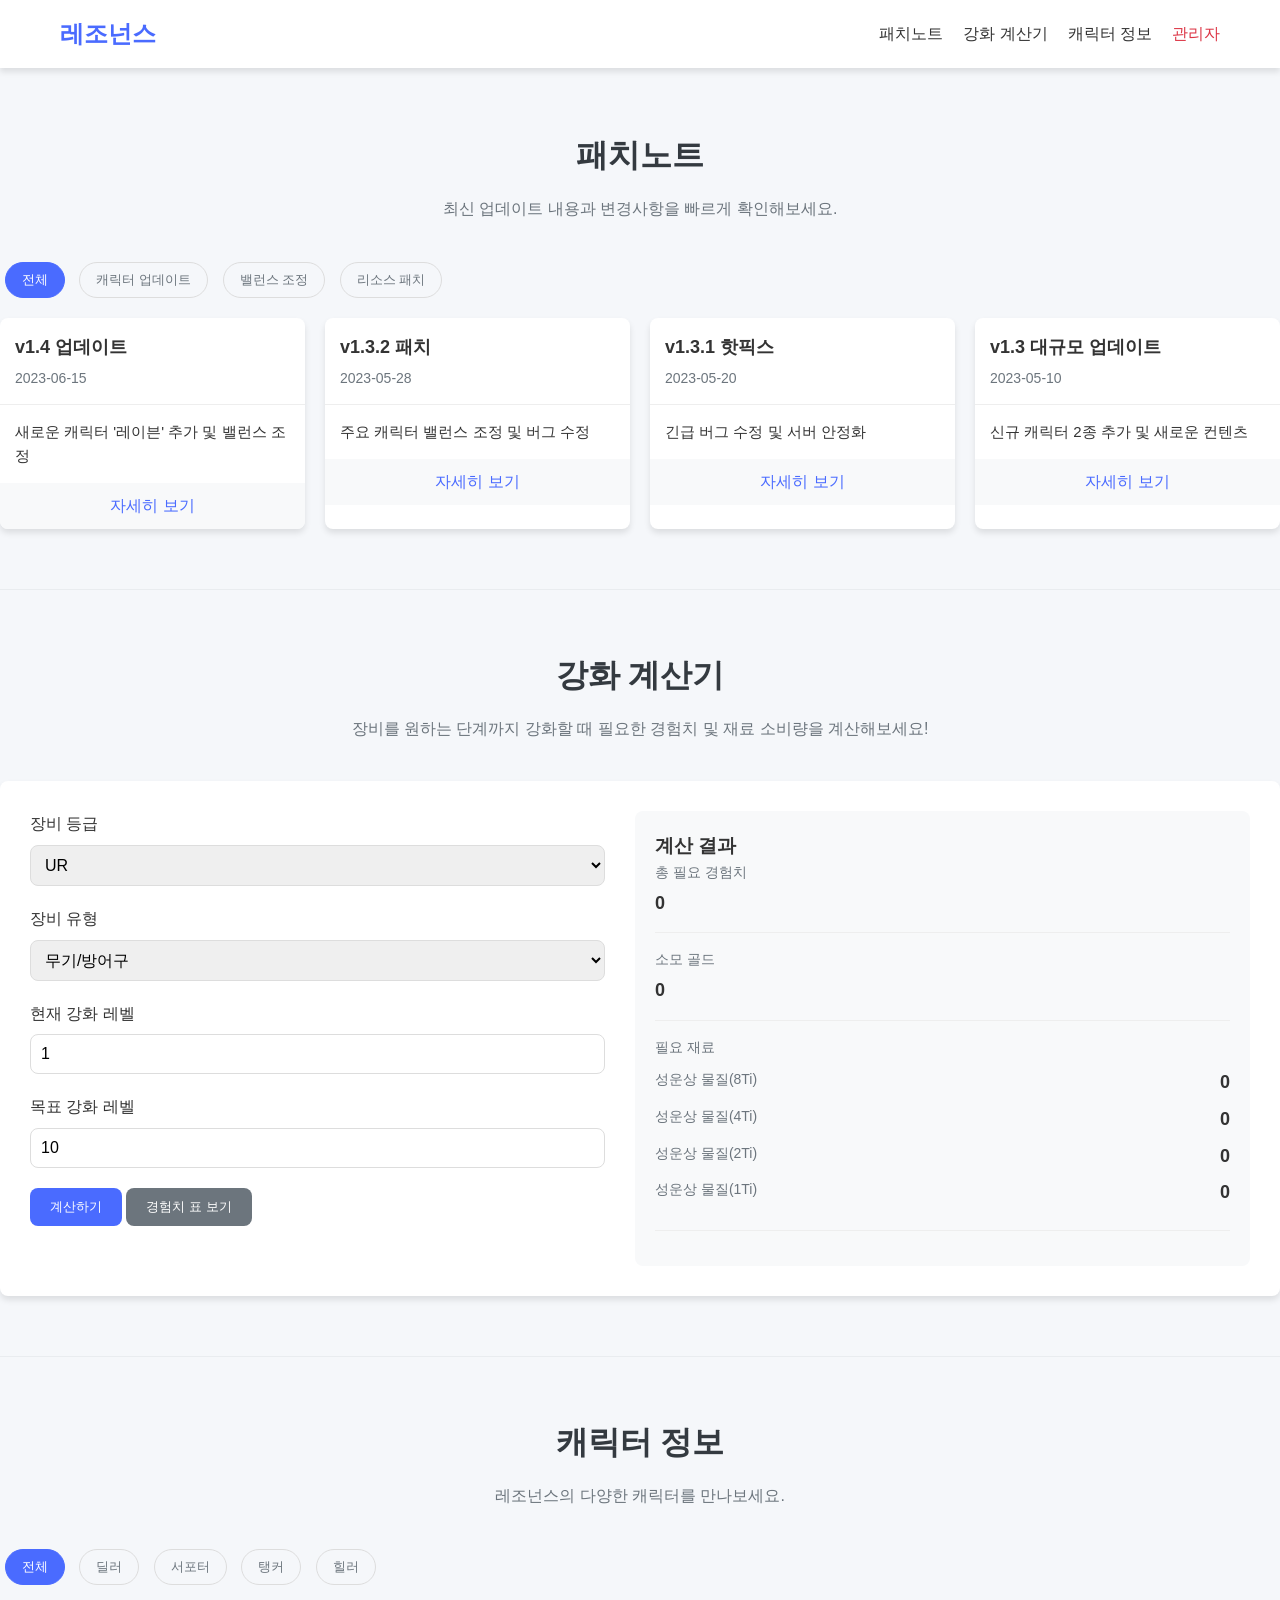
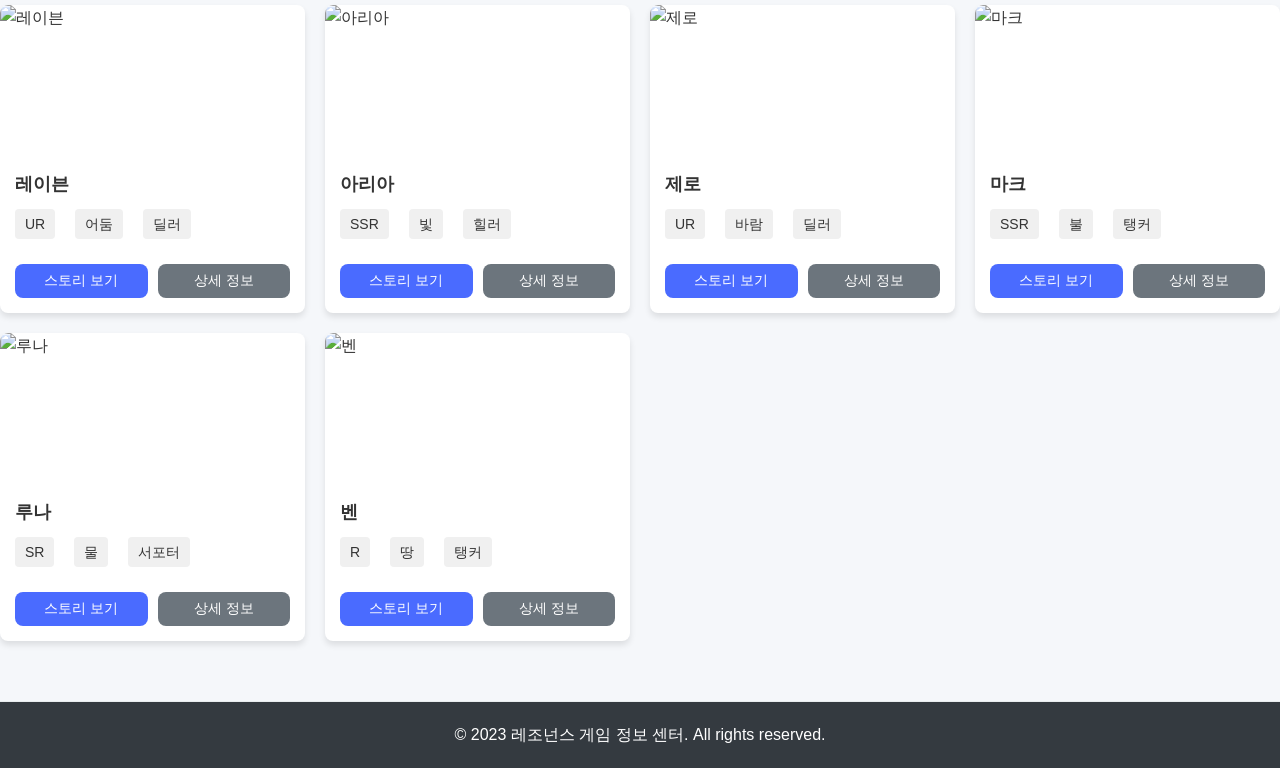
==== commit b7f73e36: "Add files via upload" ====
--- a/index.html
+++ b/index.html
@@ -1,1717 +1,276 @@
-<!DOCTYPE html>
-<html lang="ko">
-<head>
-    <meta charset="UTF-8">
-    <meta name="viewport" content="width=device-width, initial-scale=1.0">
-    <title>레조넌스 - 게임 정보</title>
-    <style>
-        :root {
-            --primary-color: #3a0ca3;
-            --secondary-color: #7209b7;
-            --accent-color: #f72585;
-            --dark-color: #1a1a2e;
-            --light-color: #f8f9fa;
-            --gray-color: #6c757d;
-            --success-color: #4cc9f0;
-            --warning-color: #f8961e;
-            --danger-color: #ef233c;
-        }
-
-        * {
-            margin: 0;
-            padding: 0;
-            box-sizing: border-box;
-            font-family: 'Segoe UI', Tahoma, Geneva, Verdana, sans-serif;
-        }
-
-        body {
-            background-color: #f5f5f5;
-            color: #333;
-            line-height: 1.6;
-        }
-
-        /* 헤더 스타일 */
-        header {
-            position: fixed;
-            top: 0;
-            left: 0;
-            width: 100%;
-            background-color: var(--dark-color);
-            color: white;
-            padding: 1rem 2rem;
-            display: flex;
-            justify-content: space-between;
-            align-items: center;
-            box-shadow: 0 2px 10px rgba(0, 0, 0, 0.1);
-            z-index: 1000;
-        }
-
-        .logo {
-            font-size: 1.8rem;
-            font-weight: bold;
-            color: var(--accent-color);
-        }
-
-        nav ul {
-            display: flex;
-            list-style: none;
-        }
-
-        nav ul li {
-            margin-left: 1.5rem;
-        }
-
-        nav ul li a {
-            color: white;
-            text-decoration: none;
-            font-weight: 500;
-            transition: color 0.3s;
-            padding: 0.5rem 1rem;
-            border-radius: 4px;
-        }
-
-        nav ul li a:hover {
-            color: var(--accent-color);
-            background-color: rgba(255, 255, 255, 0.1);
-        }
-
-        /* 메인 컨텐츠 */
-        main {
-            margin-top: 80px;
-            padding: 2rem;
-        }
-
-        section {
-            padding: 3rem 0;
-            border-bottom: 1px solid #eee;
-        }
-
-        section:last-child {
-            border-bottom: none;
-        }
-
-        .section-title {
-            font-size: 2rem;
-            margin-bottom: 1.5rem;
-            color: var(--primary-color);
-            position: relative;
-            padding-bottom: 0.5rem;
-        }
-
-        .section-title::after {
-            content: '';
-            position: absolute;
-            bottom: 0;
-            left: 0;
-            width: 60px;
-            height: 4px;
-            background-color: var(--accent-color);
-            border-radius: 2px;
-        }
-
-        .section-description {
-            font-size: 1.1rem;
-            margin-bottom: 2rem;
-            color: var(--gray-color);
-        }
-
-        /* 강화 계산기 스타일 */
-        .calculator-container {
-            display: flex;
-            gap: 2rem;
-            flex-wrap: wrap;
-        }
-
-        .calculator-inputs {
-            flex: 1;
-            min-width: 300px;
-            background-color: white;
-            padding: 2rem;
-            border-radius: 8px;
-            box-shadow: 0 4px 6px rgba(0, 0, 0, 0.1);
-        }
-
-        .calculator-results {
-            flex: 1;
-            min-width: 300px;
-            background-color: white;
-            padding: 2rem;
-            border-radius: 8px;
-            box-shadow: 0 4px 6px rgba(0, 0, 0, 0.1);
-        }
-
-        .form-group {
-            margin-bottom: 1.5rem;
-        }
-
-        label {
-            display: block;
-            margin-bottom: 0.5rem;
-            font-weight: 500;
-            color: var(--dark-color);
-        }
-
-        select, input {
-            width: 100%;
-            padding: 0.75rem;
-            border: 1px solid #ddd;
-            border-radius: 4px;
-            font-size: 1rem;
-            transition: border-color 0.3s;
-        }
-
-        select:focus, input:focus {
-            outline: none;
-            border-color: var(--primary-color);
-        }
-
-        button {
-            background-color: var(--primary-color);
-            color: white;
-            border: none;
-            padding: 0.75rem 1.5rem;
-            font-size: 1rem;
-            border-radius: 4px;
-            cursor: pointer;
-            transition: background-color 0.3s;
-        }
-
-        button:hover {
-            background-color: var(--secondary-color);
-        }
-
-        .result-item {
-            margin-bottom: 1rem;
-            padding: 1rem;
-            background-color: #f8f9fa;
-            border-radius: 4px;
-        }
-
-        .result-item h3 {
-            font-size: 1.1rem;
-            margin-bottom: 0.5rem;
-            color: var(--dark-color);
-        }
-
-        .result-value {
-            font-size: 1.2rem;
-            font-weight: bold;
-            color: var(--primary-color);
-        }
-
-        .material-list {
-            margin-top: 1rem;
-        }
-
-        .material-item {
-            display: flex;
-            justify-content: space-between;
-            padding: 0.5rem 0;
-            border-bottom: 1px solid #eee;
-        }
-
-        /* 패치노트 스타일 */
-        .patch-filter {
-            display: flex;
-            gap: 1rem;
-            margin-bottom: 2rem;
-            flex-wrap: wrap;
-        }
-
-        .filter-btn {
-            background-color: white;
-            color: var(--gray-color);
-            border: 1px solid #ddd;
-            padding: 0.5rem 1rem;
-            border-radius: 20px;
-            cursor: pointer;
-            transition: all 0.3s;
-        }
-
-        .filter-btn.active {
-            background-color: var(--primary-color);
-            color: white;
-            border-color: var(--primary-color);
-        }
-
-        .patch-list {
-            display: grid;
-            gap: 1.5rem;
-        }
-
-        .patch-card {
-            background-color: white;
-            border-radius: 8px;
-            box-shadow: 0 4px 6px rgba(0, 0, 0, 0.1);
-            overflow: hidden;
-            transition: transform 0.3s;
-        }
-
-        .patch-card:hover {
-            transform: translateY(-5px);
-        }
-
-        .patch-header {
-            padding: 1.5rem;
-            cursor: pointer;
-            display: flex;
-            justify-content: space-between;
-            align-items: center;
-        }
-
-        .patch-title {
-            font-size: 1.3rem;
-            font-weight: bold;
-            color: var(--dark-color);
-        }
-
-        .patch-date {
-            color: var(--gray-color);
-            font-size: 0.9rem;
-        }
-
-        .patch-summary {
-            padding: 0 1.5rem 1.5rem;
-            color: var(--gray-color);
-        }
-
-        .patch-details {
-            padding: 0 1.5rem 1.5rem;
-            display: none;
-        }
-
-        .patch-details.show {
-            display: block;
-        }
-
-        .view-more {
-            color: var(--primary-color);
-            font-weight: 500;
-            cursor: pointer;
-            display: inline-block;
-            margin-top: 1rem;
-        }
-
-        /* 캐릭터 정보 스타일 */
-        .character-grid {
-            display: grid;
-            grid-template-columns: repeat(auto-fill, minmax(250px, 1fr));
-            gap: 1.5rem;
-        }
-
-        .character-card {
-            background-color: white;
-            border-radius: 8px;
-            box-shadow: 0 4px 6px rgba(0, 0, 0, 0.1);
-            overflow: hidden;
-            transition: transform 0.3s;
-        }
-
-        .character-card:hover {
-            transform: translateY(-5px);
-        }
-
-        .character-thumbnail {
-            height: 200px;
-            background-color: #eee;
-            background-size: cover;
-            background-position: center;
-        }
-
-        .character-info {
-            padding: 1.5rem;
-        }
-
-        .character-name {
-            font-size: 1.2rem;
-            font-weight: bold;
-            margin-bottom: 0.5rem;
-            color: var(--dark-color);
-        }
-
-        .character-meta {
-            display: flex;
-            gap: 1rem;
-            margin-bottom: 1rem;
-            color: var(--gray-color);
-            font-size: 0.9rem;
-        }
-
-        .character-actions {
-            display: flex;
-            gap: 0.5rem;
-        }
-
-        .action-btn {
-            flex: 1;
-            text-align: center;
-            padding: 0.5rem;
-            font-size: 0.9rem;
-        }
-
-        .story-btn {
-            background-color: var(--primary-color);
-        }
-
-        .detail-btn {
-            background-color: var(--success-color);
-        }
-
-        /* 모달 스타일 */
-        .modal {
-            display: none;
-            position: fixed;
-            top: 0;
-            left: 0;
-            width: 100%;
-            height: 100%;
-            background-color: rgba(0, 0, 0, 0.5);
-            z-index: 2000;
-            justify-content: center;
-            align-items: center;
-        }
-
-        .modal.show {
-            display: flex;
-        }
-
-        .modal-content {
-            background-color: white;
-            border-radius: 8px;
-            width: 90%;
-            max-width: 800px;
-            max-height: 90vh;
-            overflow-y: auto;
-            box-shadow: 0 5px 15px rgba(0, 0, 0, 0.3);
-            animation: modalFadeIn 0.3s;
-        }
-
-        @keyframes modalFadeIn {
-            from {
-                opacity: 0;
-                transform: translateY(-20px);
-            }
-            to {
-                opacity: 1;
-                transform: translateY(0);
-            }
-        }
-
-        .modal-header {
-            padding: 1.5rem;
-            border-bottom: 1px solid #eee;
-            display: flex;
-            justify-content: space-between;
-            align-items: center;
-        }
-
-        .modal-title {
-            font-size: 1.5rem;
-            font-weight: bold;
-            color: var(--dark-color);
-        }
-
-        .close-modal {
-            background: none;
-            border: none;
-            font-size: 1.5rem;
-            cursor: pointer;
-            color: var(--gray-color);
-        }
-
-        .modal-body {
-            padding: 1.5rem;
-        }
-
-        .character-detail {
-            display: grid;
-            grid-template-columns: 1fr 2fr;
-            gap: 2rem;
-        }
-
-        .character-image {
-            background-color: #eee;
-            height: 300px;
-            background-size: cover;
-            background-position: center;
-            border-radius: 4px;
-        }
-
-        .character-details {
-            display: flex;
-            flex-direction: column;
-            gap: 1rem;
-        }
-
-        .detail-section {
-            margin-bottom: 1.5rem;
-        }
-
-        .detail-section h3 {
-            font-size: 1.2rem;
-            margin-bottom: 0.5rem;
-            color: var(--dark-color);
-            border-bottom: 2px solid var(--primary-color);
-            padding-bottom: 0.3rem;
-        }
-
-        /* 관리자 패널 스타일 */
-        .admin-panel {
-            position: fixed;
-            bottom: 20px;
-            right: 20px;
-            z-index: 1000;
-        }
-
-        .admin-btn {
-            background-color: var(--danger-color);
-            color: white;
-            border: none;
-            width: 50px;
-            height: 50px;
-            border-radius: 50%;
-            font-size: 1.2rem;
-            cursor: pointer;
-            box-shadow: 0 4px 10px rgba(0, 0, 0, 0.2);
-            transition: all 0.3s;
-        }
-
-        .admin-btn:hover {
-            transform: scale(1.1);
-        }
-
-        .login-modal {
-            display: none;
-        }
-
-        .login-modal.show {
-            display: flex;
-        }
-
-        .login-form {
-            width: 100%;
-            max-width: 400px;
-            padding: 2rem;
-            background-color: white;
-            border-radius: 8px;
-        }
-
-        .login-form h2 {
-            margin-bottom: 1.5rem;
-            text-align: center;
-            color: var(--dark-color);
-        }
-
-        .form-input {
-            margin-bottom: 1.5rem;
-        }
-
-        .form-input label {
-            display: block;
-            margin-bottom: 0.5rem;
-            font-weight: 500;
-        }
-
-        .form-input input {
-            width: 100%;
-            padding: 0.75rem;
-            border: 1px solid #ddd;
-            border-radius: 4px;
-            font-size: 1rem;
-        }
-
-        .login-actions {
-            display: flex;
-            justify-content: space-between;
-            margin-top: 2rem;
-        }
-
-        .admin-tools {
-            display: none;
-            background-color: white;
-            padding: 1rem;
-            border-radius: 8px;
-            margin-top: 1rem;
-            box-shadow: 0 4px 6px rgba(0, 0, 0, 0.1);
-        }
-
-        .admin-tools.show {
-            display: block;
-        }
-
-        .tool-btn {
-            display: block;
-            width: 100%;
-            margin-bottom: 0.5rem;
-            padding: 0.75rem;
-            background-color: var(--primary-color);
-            color: white;
-            border: none;
-            border-radius: 4px;
-            cursor: pointer;
-            text-align: left;
-        }
-
-        .tool-btn:hover {
-            background-color: var(--secondary-color);
-        }
-
-        .edit-section {
-            margin-top: 1rem;
-            padding: 1rem;
-            background-color: #f8f9fa;
-            border-radius: 4px;
-            display: none;
-        }
-
-        .edit-section.show {
-            display: block;
-        }
-
-        /* 반응형 디자인 */
-        @media (max-width: 768px) {
-            .calculator-container {
-                flex-direction: column;
-            }
-
-            .character-detail {
-                grid-template-columns: 1fr;
-            }
-
-            nav ul {
-                display: none;
-            }
-
-            .mobile-menu-btn {
-                display: block;
-            }
-        }
-
-        /* 드래그 앤 드롭 스타일 */
-        .draggable {
-            cursor: move;
-            user-select: none;
-        }
-
-        .drag-over {
-            border: 2px dashed var(--primary-color);
-        }
-
-        /* 경험치 테이블 스타일 */
-        .exp-table {
-            display: none;
-            width: 100%;
-            border-collapse: collapse;
-            margin-top: 1rem;
-        }
-
-        .exp-table.show {
-            display: table;
-        }
-
-        .exp-table th, .exp-table td {
-            border: 1px solid #ddd;
-            padding: 0.5rem;
-            text-align: center;
-        }
-
-        .exp-table th {
-            background-color: var(--primary-color);
-            color: white;
-        }
-
-        .exp-table tr:nth-child(even) {
-            background-color: #f2f2f2;
-        }
-    </style>
-</head>
-<body>
-    <!-- 상단 헤더 -->
-    <header>
-        <div class="logo">레조넌스</div>
-        <nav>
-            <ul>
-                <li><a href="#patch-notes">패치노트</a></li>
-                <li><a href="#calculator">강화 계산기</a></li>
-                <li><a href="#characters">캐릭터 정보</a></li>
-            </ul>
-        </nav>
-    </header>
-
-    <!-- 메인 컨텐츠 -->
-    <main>
-        <!-- 패치노트 섹션 -->
-        <section id="patch-notes">
-            <h2 class="section-title">패치노트</h2>
-            <p class="section-description">최신 업데이트 내용과 변경사항을 빠르게 확인해보세요.</p>
-            
-            <div class="patch-filter">
-                <button class="filter-btn active" data-filter="all">전체</button>
-                <button class="filter-btn" data-filter="character">캐릭터 업데이트</button>
-                <button class="filter-btn" data-filter="balance">밸런스 조정</button>
-                <button class="filter-btn" data-filter="resource">리소스 패치</button>
-                <button class="filter-btn" data-filter="event">이벤트</button>
-            </div>
-            
-            <div class="patch-list" id="patch-list">
-                <!-- 패치노트 카드들이 여기에 동적으로 추가됩니다 -->
-            </div>
-        </section>
-
-        <!-- 강화 계산기 섹션 -->
-        <section id="calculator">
-            <h2 class="section-title">강화 계산기</h2>
-            <p class="section-description">장비를 원하는 단계까지 강화할 때 필요한 경험치 및 재료 소비량을 계산해보세요!</p>
-            
-            <div class="calculator-container">
-                <div class="calculator-inputs">
-                    <div class="form-group">
-                        <label for="equipment-grade">장비 등급</label>
-                        <select id="equipment-grade">
-                            <option value="UR">UR</option>
-                            <option value="SSR">SSR</option>
-                            <option value="SR">SR</option>
-                            <option value="R">R</option>
-                        </select>
-                    </div>
-                    
-                    <div class="form-group">
-                        <label for="equipment-type">장비 유형</label>
-                        <select id="equipment-type">
-                            <option value="weapon">무기/방어구</option>
-                            <option value="accessory">악세서리</option>
-                        </select>
-                    </div>
-                    
-                    <div class="form-group">
-                        <label for="current-level">현재 강화 레벨</label>
-                        <input type="number" id="current-level" min="1" max="70" value="1">
-                    </div>
-                    
-                    <div class="form-group">
-                        <label for="target-level">목표 강화 레벨</label>
-                        <input type="number" id="target-level" min="1" max="70" value="10">
-                    </div>
-                    
-                    <button id="calculate-btn">계산하기</button>
-                    <button id="show-exp-table" style="margin-top: 1rem; background-color: var(--gray-color);">등급별 경험치 표 보기</button>
-                </div>
-                
-                <div class="calculator-results">
-                    <h3>계산 결과</h3>
-                    <div class="result-item">
-                        <h3>총 필요 경험치</h3>
-                        <div class="result-value" id="total-exp">0</div>
-                    </div>
-                    
-                    <div class="result-item">
-                        <h3>소모 골드</h3>
-                        <div class="result-value" id="total-gold">0</div>
-                    </div>
-                    
-                    <div class="result-item">
-                        <h3>필요한 재료 수량</h3>
-                        <div class="material-list">
-                            <div class="material-item">
-                                <span>성운상 물질(8Ti)</span>
-                                <span id="material-8ti">0</span>
-                            </div>
-                            <div class="material-item">
-                                <span>성운상 물질(4Ti)</span>
-                                <span id="material-4ti">0</span>
-                            </div>
-                            <div class="material-item">
-                                <span>성운상 물질(2Ti)</span>
-                                <span id="material-2ti">0</span>
-                            </div>
-                            <div class="material-item">
-                                <span>성운상 물질(1Ti)</span>
-                                <span id="material-1ti">0</span>
-                            </div>
-                        </div>
-                    </div>
-                </div>
-            </div>
-
-            <!-- 경험치 테이블 -->
-            <table class="exp-table" id="exp-table">
-                <thead>
-                    <tr>
-                        <th>레벨</th>
-                        <th>UR 무기/방어구</th>
-                        <th>UR 악세서리</th>
-                        <th>SSR 무기/방어구</th>
-                        <th>SSR 악세서리</th>
-                        <th>SR 무기/방어구</th>
-                        <th>SR 악세서리</th>
-                        <th>R 무기/방어구</th>
-                        <th>R 악세서리</th>
-                    </tr>
-                </thead>
-                <tbody id="exp-table-body">
-                    <!-- 테이블 내용이 여기에 동적으로 추가됩니다 -->
-                </tbody>
-            </table>
-        </section>
-
-        <!-- 캐릭터 정보 섹션 -->
-        <section id="characters">
-            <h2 class="section-title">캐릭터 정보</h2>
-            <p class="section-description">레조넌스의 다양한 캐릭터를 만나보세요.</p>
-            
-            <div class="character-grid" id="character-grid">
-                <!-- 캐릭터 카드들이 여기에 동적으로 추가됩니다 -->
-            </div>
-        </section>
-    </main>
-
-    <!-- 캐릭터 상세 모달 -->
-    <div class="modal" id="character-modal">
-        <div class="modal-content">
-            <div class="modal-header">
-                <h3 class="modal-title" id="modal-character-name">�릭터 이름</h3>
-                <button class="close-modal">&times;</button>
-            </div>
-            <div class="modal-body">
-                <div class="character-detail">
-                    <div class="character-image" id="modal-character-image"></div>
-                    <div class="character-details">
-                        <div class="detail-section">
-                            <h3>기본 정보</h3>
-                            <p><strong>등급:</strong> <span id="modal-character-grade"></span></p>
-                            <p><strong>속성:</strong> <span id="modal-character-attribute"></span></p>
-                            <p><strong>포지션:</strong> <span id="modal-character-position"></span></p>
-                        </div>
-                        
-                        <div class="detail-section">
-                            <h3>스토리</h3>
-                            <p id="modal-character-story"></p>
-                        </div>
-                        
-                        <div class="detail-section">
-                            <h3>전투 스타일</h3>
-                            <p id="modal-character-combat"></p>
-                        </div>
-                        
-                        <div class="detail-section">
-                            <h3>추천 장비</h3>
-                            <p id="modal-character-equipment"></p>
-                        </div>
-                        
-                        <div class="detail-section">
-                            <h3>스킬 정보</h3>
-                            <p id="modal-character-skills"></p>
-                        </div>
-                    </div>
-                </div>
-            </div>
-        </div>
-    </div>
-
-    <!-- 관리자 로그인 모달 -->
-    <div class="modal login-modal" id="login-modal">
-        <div class="login-form">
-            <h2>관리자 로그인</h2>
-            <div class="form-input">
-                <label for="admin-username">아이디</label>
-                <input type="text" id="admin-username" placeholder="아이디를 입력하세요">
-            </div>
-            <div class="form-input">
-                <label for="admin-password">비밀번호</label>
-                <input type="password" id="admin-password" placeholder="비밀번호를 입력하세요">
-            </div>
-            <div class="login-actions">
-                <button id="login-cancel">취소</button>
-                <button id="login-submit">로그인</button>
-            </div>
-        </div>
-    </div>
-
-    <!-- 관리자 패널 -->
-    <div class="admin-panel">
-        <button class="admin-btn" id="admin-btn">⚙️</button>
-        <div class="admin-tools" id="admin-tools">
-            <button class="tool-btn" id="edit-patch-btn">패치노트 수정</button>
-            <button class="tool-btn" id="edit-character-btn">캐릭터 정보 수정</button>
-            <button class="tool-btn" id="add-feature-btn">새로운 기능 추가</button>
-            <button class="tool-btn" id="save-data-btn">정보 저장하기</button>
-            <button class="tool-btn" id="export-data-btn">정보 내보내기</button>
-            <button class="tool-btn" id="logout-btn">로그아웃</button>
-            
-            <!-- 패치노트 수정 섹션 -->
-            <div class="edit-section" id="edit-patch-section">
-                <h3>패치노트 수정</h3>
-                <div class="form-group">
-                    <label for="patch-title">제목</label>
-                    <input type="text" id="patch-title" placeholder="예: v1.4 업데이트">
-                </div>
-                <div class="form-group">
-                    <label for="patch-date">날짜</label>
-                    <input type="date" id="patch-date">
-                </div>
-                <div class="form-group">
-                    <label for="patch-type">유형</label>
-                    <select id="patch-type">
-                        <option value="character">캐릭터 업데이트</option>
-                        <option value="balance">밸런스 조정</option>
-                        <option value="resource">리소스 패치</option>
-                        <option value="event">이벤트</option>
-                        <option value="other">기타</option>
-                    </select>
-                </div>
-                <div class="form-group">
-                    <label for="patch-summary">요약</label>
-                    <textarea id="patch-summary" rows="3" placeholder="간략한 요약을 입력하세요"></textarea>
-                </div>
-                <div class="form-group">
-                    <label for="patch-details">상세 내용</label>
-                    <textarea id="patch-details" rows="5" placeholder="상세 내용을 입력하세요"></textarea>
-                </div>
-                <button id="add-patch-btn">패치 추가</button>
-                <button id="update-patch-btn" style="display: none;">패치 업데이트</button>
-                <button id="delete-patch-btn" style="background-color: var(--danger-color); display: none;">패치 삭제</button>
-            </div>
-            
-            <!-- 캐릭터 정보 수정 섹션 -->
-            <div class="edit-section" id="edit-character-section">
-                <h3>캐릭터 정보 수정</h3>
-                <div class="form-group">
-                    <label for="character-name">이름</label>
-                    <input type="text" id="character-name" placeholder="�릭터 이름">
-                </div>
-                <div class="form-group">
-                    <label for="character-grade">등급</label>
-                    <select id="character-grade">
-                        <option value="UR">UR</option>
-                        <option value="SSR">SSR</option>
-                        <option value="SR">SR</option>
-                        <option value="R">R</option>
-                    </select>
-                </div>
-                <div class="form-group">
-                    <label for="character-attribute">속성</label>
-                    <input type="text" id="character-attribute" placeholder="예: 불, 물, 바람 등">
-                </div>
-                <div class="form-group">
-                    <label for="character-position">포지션</label>
-                    <input type="text" id="character-position" placeholder="예: 딜러, 서포터, 탱커 등">
-                </div>
-                <div class="form-group">
-                    <label for="character-story">스토리</label>
-                    <textarea id="character-story" rows="3" placeholder="캐릭터 배경 스토리"></textarea>
-                </div>
-                <div class="form-group">
-                    <label for="character-combat">전투 스타일</label>
-                    <textarea id="character-combat" rows="3" placeholder="전투 스타일 설명"></textarea>
-                </div>
-                <div class="form-group">
-                    <label for="character-equipment">추천 장비</label>
-                    <textarea id="character-equipment" rows="3" placeholder="추천 장비 설명"></textarea>
-                </div>
-                <div class="form-group">
-                    <label for="character-skills">스킬 정보</label>
-                    <textarea id="character-skills" rows="3" placeholder="스킬 정보 설명"></textarea>
-                </div>
-                <div class="form-group">
-                    <label for="character-image-url">이미지 URL</label>
-                    <input type="text" id="character-image-url" placeholder="썸네일 이미지 URL">
-                </div>
-                <button id="add-character-btn">캐릭터 추가</button>
-                <button id="update-character-btn" style="display: none;">캐릭터 업데이트</button>
-                <button id="delete-character-btn" style="background-color: var(--danger-color); display: none;">캐릭터 삭제</button>
-            </div>
-            
-            <!-- 새로운 기능 추가 섹션 -->
-            <div class="edit-section" id="add-feature-section">
-                <h3>새로운 기능 추가</h3>
-                <div class="form-group">
-                    <label for="feature-name">기능 이름</label>
-                    <input type="text" id="feature-name" placeholder="예: 장비 도감">
-                </div>
-                <div class="form-group">
-                    <label for="feature-description">기능 설명</label>
-                    <textarea id="feature-description" rows="3" placeholder="기능에 대한 설명을 입력하세요"></textarea>
-                </div>
-                <button id="add-feature-submit">기능 추가</button>
-            </div>
-        </div>
-    </div>
-
-    <script>
-        // 데이터 저장소
-        const appData = {
-            patches: [
-                {
-                    id: 1,
-                    title: "v1.4 업데이트",
-                    date: "2023-11-15",
-                    type: "character",
-                    summary: "새로운 캐릭터 '레이븐' 추가 및 밸런스 조정",
-                    details: "- 새로운 UR 등급 캐릭터 '레이븐' 추가\n- 기존 캐릭터 밸런스 조정\n- 이벤트 던전 '어둠의 성소' 오픈\n- 다양한 버그 수정 및 최적화"
-                },
-                {
-                    id: 2,
-                    title: "v1.3.2 패치",
-                    date: "2023-10-28",
-                    type: "balance",
-                    summary: "전투 시스템 밸런스 조정",
-                    details: "- 특정 스킬의 데미지 계수 조정\n- PvP 매칭 시스템 개선\n- 아이템 드롭률 조정\n- UI 개선 및 사소한 버그 수정"
-                },
-                {
-                    id: 3,
-                    title: "할로윈 이벤트",
-                    date: "2023-10-20",
-                    type: "event",
-                    summary: "할로윈 한정 이벤트 시작!",
-                    details: "- 특별 할로윈 던전 오픈\n- 한정 코스튬 및 아이템 판매\n- 이벤트 기간: 10/20 ~ 11/3\n- 다양한 보상과 혜택 제공"
-                },
-                {
-                    id: 4,
-                    title: "v1.3.1 패치",
-                    date: "2023-10-10",
-                    type: "resource",
-                    summary: "리소스 패치 및 최적화",
-                    details: "- 게임 클라이언트 최적화\n- 새로운 배경 음악 추가\n- 캐릭터 모션 개선\n- 로딩 시간 단축"
-                }
-            ],
-            characters: [
-                {
-                    id: 1,
-                    name: "레이븐",
-                    grade: "UR",
-                    attribute: "어둠",
-                    position: "딜러",
-                    story: "어둠의 힘을 다루는 수수께끼의 검사. 과거의 기억을 잃은 채 방랑하며 강한 적을 찾아다닌다.",
-                    combat: "높은 단일 대상 데미지를 주는 암살자 타입. 스킬 연계를 통해 폭발적인 데미지를 낼 수 있다.",
-                    equipment: "공격력과 치명타 확률 위주의 장비 추천",
-                    skills: "1. 어둠의 발톱 - 단일 대상에게 데미지\n2. 그림자 밟기 - 적 뒤로 이동하며 공격\n3. 암흑의 난무 - 빠르게 연속 공격\n4. 심연의 일격 - 강력한 단일 대상 궁극기",
-                    imageUrl: "https://via.placeholder.com/300x400/333/fff?text=Raven"
-                },
-                {
-                    id: 2,
-                    name: "세레나",
-                    grade: "SSR",
-                    attribute: "빛",
-                    position: "서포터",
-                    story: "빛의 사제단의 수호자. 순수한 마음으로 동료들을 치유하고 보호한다.",
-                    combat: "강력한 치유와 보호막으로 아군을 지원하는 힐러 타입. 위기 상황에서 팀을 구할 수 있다.",
-                    equipment: "체력과 치유량 증가 옵션이 있는 장비 추천",
-                    skills: "1. 빛의 치유 - 아군 체력 회복\n2. 보호의 빛 - 보호막 생성\n3. 정화의 빛 - 아군의 상태 이상 제거\n4. 신의 축복 - 광역 치유 및 버프",
-                    imageUrl: "https://via.placeholder.com/300x400/fff/333?text=Serena"
-                },
-                {
-                    id: 3,
-                    name: "그림자",
-                    grade: "SR",
-                    attribute: "바람",
-                    position: "딜러",
-                    story: "어둠의 길드에서 활동하는 암살자. 빠른 속도와 정밀한 공격이 특징이다.",
-                    combat: "빠른 공격 속도와 연속 공격이 특징인 물리 딜러. 이동 속도가 빠르다.",
-                    equipment: "공격 속도와 치명타 데미지 위주의 장비 추천",
-                    skills: "1. 그림자 베기 - 빠른 연속 공격\n2. 독 바르기 - 공격에 독 데미지 추가\n3. 회피 - 적의 공격을 회피\n4. 그림자 난무 - 주변 적들에게 빠르게 연속 공격",
-                    imageUrl: "https://via.placeholder.com/300x400/555/fff?text=Shadow"
-                },
-                {
-                    id: 4,
-                    name: "토르",
-                    grade: "R",
-                    attribute: "땅",
-                    position: "탱커",
-                    story: "거대한 망치를 다루는 전사. 강력한 힘으로 전장을 누빈다.",
-                    combat: "높은 체력과 방어력을 가진 탱커. 아군을 보호하는데 특화되어 있다.",
-                    equipment: "체력과 방어력 위주의 장비 추천",
-                    skills: "1. 망치 내리치기 - 단일 대상 공격\n2. 방패 올리기 - 자신의 방어력 증가\n3. 도발 - 적의 공격을 자신에게 유도\n4. 대지 강타 - 주변 적들에게 광역 데미지",
-                    imageUrl: "https://via.placeholder.com/300x400/964B00/fff?text=Thor"
-                }
-            ],
-            features: [],
-            currentUser: null,
-            editingPatchId: null,
-            editingCharacterId: null
-        };
-
-        // 강화 경험치 데이터
-        const enhancementData = {
-            UR: {
-                weapon: {
-                    exp: [100,200,300,400,500,600,700,800,900,1000,1200,1400,1600,1800,2000,2200,2400,2600,2800,3000,3400,3800,4200,4600,5000,5400,5800,6200,6600,7000,8000,9000,10000,11000,12000,13000,14000,15000,16000,17000,19000,21000,23000,25000,27000,29000,31000,33000,35000,37000,41000,45000,49000,53000,57000,61000,65000,69000,73000,77000,81000,85000,89000,93000,97000,101000,105000,109000,113000],
-                    gold: [1000,2000,3000,4000,5000,6000,7000,8000,9000,10000,12000,14000,16000,18000,20000,22000,24000,26000,28000,30000,34000,38000,42000,46000,50000,54000,58000,62000,66000,70000,80000,90000,100000,110000,120000,130000,140000,150000,160000,170000,190000,210000,230000,250000,270000,290000,310000,330000,350000,370000,410000,450000,490000,530000,570000,610000,650000,690000,730000,770000,810000,850000,890000,930000,970000,1010000,1050000,1090000,1130000]
-                },
-                accessory: {
-                    exp: [150,300,450,600,750,900,1050,1200,1350,1500,1800,2100,2400,2700,3000,3300,3600,3900,4200,4500,5100,5700,6300,6900,7500,8100,8700,9300,9900,10500,12000,13500,15000,16500,18000,19500,21000,22500,24000,25500,28500,31500,34500,37500,40500,43500,46500,49500,52500,55500,61500,67500,73500,79500,85500,91500,97500,103500,109500,115500,121500,127500,133500,139500,145500,151500,157500,163500,169500],
-                    gold: [1500,3000,4500,6000,7500,9000,10500,12000,13500,15000,18000,21000,24000,27000,30000,33000,36000,39000,42000,45000,51000,57000,63000,69000,75000,81000,87000,93000,99000,105000,120000,135000,150000,165000,180000,195000,210000,225000,240000,255000,285000,315000,345000,375000,405000,435000,465000,495000,525000,555000,615000,675000,735000,795000,855000,915000,975000,1035000,1095000,1155000,1215000,1275000,1335000,1395000,1455000,1515000,1575000,1635000,1695000]
-                }
-            },
-            SSR: {
-                weapon: {
-                    exp: [65,110,165,220,275,330,385,440,495,550,660,770,880,990,1100,1210,1320,1430,1540,1650,1870,2090,2310,2530,2750,2970,3190,3410,3630,3850,4400,4950,5500,6050,6600,7150,7700,8250,8800,9350,10450,11550,12650,13750,14850,15950,17050,18150,19250,20350,22550,24750,26950,29150,31350,33550,35750,37950,40150,42350,44550,46750,48950,51150,53350,55550,57750,59950,62150],
-                    gold: [650,1100,1650,2200,2750,3300,3850,4400,4950,5500,6600,7700,8800,9900,11000,12100,13200,14300,15400,16500,18700,20900,23100,25300,27500,29700,31900,34100,36300,38500,44000,49500,55000,60500,66000,71500,77000,82500,88000,93500,104500,115500,126500,137500,148500,159500,170500,181500,192500,203500,225500,247500,269500,291500,313500,335500,357500,379500,401500,423500,445500,467500,489500,511500,533500,555500,577500,599500,621500]
-                },
-                accessory: {
-                    exp: [97,165,247,330,412,495,577,660,742,825,990,1155,1320,1485,1650,1815,1980,2145,2310,2475,2805,3135,3465,3795,4125,4455,4785,5115,5445,5775,6600,7425,8250,9075,9900,10725,11550,12375,13200,14025,15675,17325,18975,20625,22275,23925,25575,27225,28875,30525,33825,37125,40425,43725,47025,50325,53625,56925,60225,63525,66825,70125,73425,76725,80025,83325,86625,89925,93225],
-                    gold: [975,1650,2475,3300,4125,4950,5775,6600,7425,8250,9900,11550,13200,14850,16500,18150,19800,21450,23100,24750,28050,31350,34650,37950,41250,44550,47850,51150,54450,57750,66000,74250,82500,90750,99000,107250,115500,123750,132000,140250,156750,173250,189750,206250,222750,239250,255750,272250,288750,305250,338250,371250,404250,437250,470250,503250,536250,569250,602250,635250,668250,701250,734250,767250,800250,833250,866250,899250,932250]
-                }
-            },
-            SR: {
-                weapon: {
-                    exp: [40,70,105,140,175,210,245,280,315,350,420,490,560,630,700,770,840,910,980,1050,1190,1330,1470,1610,1750,1890,2030,2170,2310,2450,2800,3150,3500,3850,4200,4550,4900,5250,5600,5950,6650,7350,8050,8750,9450,10150,10850,11550,12250,12950,14350,15750,17150,18550,19950,21350,22750,24150,25550,26950,28350,29750,31150,32550,33950,35350,36750,38150,39550],
-                    gold: [400,700,1050,1400,1750,2100,2450,2800,3150,3500,4200,4900,5600,6300,7000,7700,8400,9100,9800,10500,11900,13300,14700,16100,17500,18900,20300,21700,23100,24500,28000,31500,35000,38500,42000,45500,49000,52500,56000,59500,66500,73500,80500,87500,94500,101500,108500,115500,122500,129500,143500,157500,171500,185500,199500,213500,227500,241500,255500,269500,283500,297500,311500,325500,339500,353500,367500,381500,395500]
-                },
-                accessory: {
-                    exp: [60,105,157,210,262,315,367,420,472,525,630,735,840,945,1050,1155,1260,1365,1470,1575,1785,1995,2205,2415,2625,2835,3045,3255,3465,3675,4200,4725,5250,5775,6300,6825,7350,7875,8400,8925,9975,11025,12075,13125,14175,15225,16275,17325,18375,19425,21525,23625,25725,27825,29925,32025,34125,36225,38325,40425,42525,44625,46725,48825,50925,53025,55125,57225,59325],
-                    gold: [600,1050,1575,2100,2625,3150,3675,4200,4725,5250,6300,7350,8400,9450,10500,11550,12600,13650,14700,15750,17850,19950,22050,24150,26250,28350,30450,32550,34650,36750,42000,47250,52500,57750,63000,68250,73500,78750,84000,89250,99750,110250,120750,131250,141750,152250,162750,173250,183750,194250,215250,236250,257250,278250,299250,320250,341250,362250,383250,404250,425250,446250,467250,488250,509250,530250,551250,572250,593250]
-                }
-            },
-            R: {
-                weapon: {
-                    exp: [25,50,75,100,125,150,175,200,225,250,300,350,400,450,500,550,600,650,700,750,850,950,1050,1150,1250,1350,1450,1550,1650,1750,2000,2250,2500,2750,3000,3250,3500,3750,4000,4250,4750,5250,5750,6250,6750,7250,7750,8250,8750,9250,10250,11250,12250,13250,14250,15250,16250,17250,18250,19250,20250,21250,22250,23250,24250,25250,26250,27250,28250],
-                    gold: [250,500,750,1000,1250,1500,1750,2000,2250,2500,3000,3500,4000,4500,5000,5500,6000,6500,7000,7500,8500,9500,10500,11500,12500,13500,14500,15500,16500,17500,20000,22500,25000,27500,30000,32500,35000,37500,40000,42500,47500,52500,57500,62500,67500,72500,77500,82500,87500,92500,102500,112500,122500,132500,142500,152500,162500,172500,182500,192500,202500,212500,222500,232500,242500,252500,262500,272500,282500]
-                },
-                accessory: {
-                    exp: [37,75,112,150,187,225,262,300,337,375,450,525,600,675,750,825,900,975,1050,1125,1275,1425,1575,1725,1875,2025,2175,2325,2475,2625,3000,3375,3750,4125,4500,4875,5250,5625,6000,6375,7125,7875,8625,9375,10125,10875,11625,12375,13125,13875,15375,16875,18375,19875,21375,22875,24375,25875,27375,28875,30375,31875,33375,34875,36375,37875,39375,40875,42375],
-                    gold: [375,750,1125,1500,1875,2250,2625,3000,3375,3750,4500,5250,6000,6750,7500,8250,9000,9750,10500,11250,12750,14250,15750,17250,18750,20250,21750,23250,24750,26250,30000,33750,37500,41250,45000,48750,52500,56250,60000,63750,71250,78750,86250,93750,101250,108750,116250,123750,131250,138750,153750,168750,183750,198750,213750,228750,243750,258750,273750,288750,303750,318750,333750,348750,363750,378750,393750,408750,423750]
-                }
-            }
-        };
-
-        // DOM 요소
-        const elements = {
-            patchList: document.getElementById('patch-list'),
-            characterGrid: document.getElementById('character-grid'),
-            characterModal: document.getElementById('character-modal'),
-            loginModal: document.getElementById('login-modal'),
-            adminTools: document.getElementById('admin-tools'),
-            adminBtn: document.getElementById('admin-btn'),
-            logoutBtn: document.getElementById('logout-btn'),
-            editPatchSection: document.getElementById('edit-patch-section'),
-            editCharacterSection: document.getElementById('edit-character-section'),
-            addFeatureSection: document.getElementById('add-feature-section'),
-            expTable: document.getElementById('exp-table'),
-            expTableBody: document.getElementById('exp-table-body')
-        };
-
-        // 초기화 함수
-        function init() {
-            renderPatches();
-            renderCharacters();
-            setupEventListeners();
-            generateExpTable();
-        }
-
-        // 패치노트 렌더링
-        function renderPatches(filter = 'all') {
-            elements.patchList.innerHTML = '';
-            
-            const filteredPatches = filter === 'all' 
-                ? appData.patches 
-                : appData.patches.filter(patch => patch.type === filter);
-            
-            filteredPatches.forEach(patch => {
-                const patchCard = document.createElement('div');
-                patchCard.className = 'patch-card';
-                patchCard.dataset.id = patch.id;
-                patchCard.dataset.type = patch.type;
-                
-                patchCard.innerHTML = `
-                    <div class="patch-header">
-                        <div>
-                            <div class="patch-title">${patch.title}</div>
-                            <div class="patch-date">${patch.date}</div>
-                        </div>
-                        <span class="patch-type-badge">${getTypeName(patch.type)}</span>
-                    </div>
-                    <div class="patch-summary">${patch.summary}</div>
-                    <div class="patch-details">${patch.details.replace(/\n/g, '<br>')}</div>
-                    <div class="view-more">자세히 보기</div>
-                `;
-                
-                elements.patchList.appendChild(patchCard);
-            });
-            
-            // 자세히 보기 버튼 이벤트 추가
-            document.querySelectorAll('.view-more').forEach(btn => {
-                btn.addEventListener('click', function() {
-                    const details = this.previousElementSibling;
-                    details.classList.toggle('show');
-                    this.textContent = details.classList.contains('show') ? '간략히 보기' : '자세히 보기';
-                });
-            });
-        }
-
-        // 캐릭터 렌더링
-        function renderCharacters() {
-            elements.characterGrid.innerHTML = '';
-            
-            appData.characters.forEach(character => {
-                const characterCard = document.createElement('div');
-                characterCard.className = 'character-card';
-                characterCard.dataset.id = character.id;
-                
-                characterCard.innerHTML = `
-                    <div class="character-thumbnail" style="background-image: url('${character.imageUrl}')"></div>
-                    <div class="character-info">
-                        <div class="character-name">${character.name}</div>
-                        <div class="character-meta">
-                            <span>${character.grade}</span>
-                            <span>${character.attribute}</span>
-                            <span>${character.position}</span>
-                        </div>
-                        <div class="character-actions">
-                            <button class="action-btn story-btn" data-id="${character.id}">스토리 보기</button>
-                            <button class="action-btn detail-btn" data-id="${character.id}">상세 정보</button>
-                        </div>
-                    </div>
-                `;
-                
-                elements.characterGrid.appendChild(characterCard);
-            });
-            
-            // 캐릭터 버튼 이벤트 추가
-            document.querySelectorAll('.story-btn, .detail-btn').forEach(btn => {
-                btn.addEventListener('click', function() {
-                    const characterId = parseInt(this.dataset.id);
-                    const character = appData.characters.find(c => c.id === characterId);
-                    
-                    if (this.classList.contains('story-btn')) {
-                        openCharacterModal(character, 'story');
-                    } else {
-                        openCharacterModal(character, 'details');
-                    }
-                });
-            });
-        }
-
-        // 캐릭터 모달 열기
-        function openCharacterModal(character, tab = 'details') {
-            const modal = elements.characterModal;
-            
-            document.getElementById('modal-character-name').textContent = character.name;
-            document.getElementById('modal-character-image').style.backgroundImage = `url('${character.imageUrl}')`;
-            document.getElementById('modal-character-grade').textContent = character.grade;
-            document.getElementById('modal-character-attribute').textContent = character.attribute;
-            document.getElementById('modal-character-position').textContent = character.position;
-            document.getElementById('modal-character-story').textContent = character.story;
-            document.getElementById('modal-character-combat').textContent = character.combat;
-            document.getElementById('modal-character-equipment').textContent = character.equipment;
-            document.getElementById('modal-character-skills').textContent = character.skills;
-            
-            modal.classList.add('show');
-        }
-
-        // 이벤트 리스너 설정
-        function setupEventListeners() {
-            // 네비게이션 스크롤
-            document.querySelectorAll('nav a').forEach(link => {
-                link.addEventListener('click', function(e) {
-                    e.preventDefault();
-                    const targetId = this.getAttribute('href');
-                    const targetElement = document.querySelector(targetId);
-                    
-                    targetElement.scrollIntoView({
-                        behavior: 'smooth'
-                    });
-                });
-            });
-            
-            // 패치 필터 버튼
-            document.querySelectorAll('.filter-btn').forEach(btn => {
-                btn.addEventListener('click', function() {
-                    document.querySelectorAll('.filter-btn').forEach(b => b.classList.remove('active'));
-                    this.classList.add('active');
-                    
-                    const filter = this.dataset.filter;
-                    renderPatches(filter);
-                });
-            });
-            
-            // 강화 계산기 계산 버튼
-            document.getElementById('calculate-btn').addEventListener('click', calculateEnhancement);
-            
-            // 경험치 테이블 보기 버튼
-            document.getElementById('show-exp-table').addEventListener('click', function() {
-                elements.expTable.classList.toggle('show');
-                this.textContent = elements.expTable.classList.contains('show') 
-                    ? '경험치 표 숨기기' 
-                    : '등급별 경험치 표 보기';
-            });
-            
-            // 모달 닫기 버튼
-            document.querySelector('.close-modal').addEventListener('click', function() {
-                elements.characterModal.classList.remove('show');
-            });
-            
-            // 관리자 버튼
-            elements.adminBtn.addEventListener('click', function() {
-                if (appData.currentUser) {
-                    elements.adminTools.classList.toggle('show');
-                } else {
-                    elements.loginModal.classList.add('show');
-                }
-            });
-            
-            // 로그인 모달 닫기
-            document.getElementById('login-cancel').addEventListener('click', function() {
-                elements.loginModal.classList.remove('show');
-            });
-            
-            // 로그인 제출
-            document.getElementById('login-submit').addEventListener('click', function() {
-                const username = document.getElementById('admin-username').value;
-                const password = document.getElementById('admin-password').value;
-                
-                // 간단한 인증 (실제로는 서버에서 처리해야 함)
-                if (username === 'admin' && password === 'admin123') {
-                    appData.currentUser = { username };
-                    elements.loginModal.classList.remove('show');
-                    elements.adminTools.classList.add('show');
-                    alert('관리자로 로그인되었습니다.');
-                } else {
-                    alert('잘못된 아이디 또는 비밀번호입니다.');
-                }
-            });
-            
-            // 로그아웃
-            elements.logoutBtn.addEventListener('click', function() {
-                appData.currentUser = null;
-                elements.adminTools.classList.remove('show');
-                alert('로그아웃되었습니다.');
-            });
-            
-            // 관리자 기능 버튼들
-            document.getElementById('edit-patch-btn').addEventListener('click', function() {
-                toggleEditSection('edit-patch-section');
-                resetPatchForm();
-            });
-            
-            document.getElementById('edit-character-btn').addEventListener('click', function() {
-                toggleEditSection('edit-character-section');
-                resetCharacterForm();
-            });
-            
-            document.getElementById('add-feature-btn').addEventListener('click', function() {
-                toggleEditSection('add-feature-section');
-            });
-            
-            // 패치 추가/수정/삭제
-            document.getElementById('add-patch-btn').addEventListener('click', addPatch);
-            document.getElementById('update-patch-btn').addEventListener('click', updatePatch);
-            document.getElementById('delete-patch-btn').addEventListener('click', deletePatch);
-            
-            // 캐릭터 추가/수정/삭제
-            document.getElementById('add-character-btn').addEventListener('click', addCharacter);
-            document.getElementById('update-character-btn').addEventListener('click', updateCharacter);
-            document.getElementById('delete-character-btn').addEventListener('click', deleteCharacter);
-            
-            // 새로운 기능 추가
-            document.getElementById('add-feature-submit').addEventListener('click', addFeature);
-            
-            // 정보 저장
-            document.getElementById('save-data-btn').addEventListener('click', saveData);
-            
-            // 정보 내보내기
-            document.getElementById('export-data-btn').addEventListener('click', exportData);
-            
-            // 패치노트 카드 드래그 앤 드롭 (관리자용)
-            elements.patchList.addEventListener('dragstart', handleDragStart);
-            elements.patchList.addEventListener('dragover', handleDragOver);
-            elements.patchList.addEventListener('drop', handleDrop);
-            elements.patchList.addEventListener('dragend', handleDragEnd);
-        }
-
-        // 강화 계산
-        function calculateEnhancement() {
-            const grade = document.getElementById('equipment-grade').value;
-            const type = document.getElementById('equipment-type').value;
-            const currentLevel = parseInt(document.getElementById('current-level').value);
-            const targetLevel = parseInt(document.getElementById('target-level').value);
-            
-            // 유효성 검사
-            if (currentLevel >= targetLevel) {
-                alert('목표 레벨은 현재 레벨보다 높아야 합니다.');
-                return;
-            }
-            
-            if (currentLevel < 1 || targetLevel > 70) {
-                alert('레벨은 1에서 70 사이여야 합니다.');
-                return;
-            }
-            
-            // 경험치 계산
-            const expData = enhancementData[grade][type].exp;
-            let totalExp = 0;
-            
-            for (let i = currentLevel; i < targetLevel; i++) {
-                totalExp += expData[i];
-            }
-            
-            // 골드 계산
-            const goldData = enhancementData[grade][type].gold;
-            let totalGold = 0;
-            
-            for (let i = currentLevel; i < targetLevel; i++) {
-                totalGold += goldData[i];
-            }
-            
-            // 재료 계산
-            const materials = {
-                '8ti': Math.floor(totalExp / 4000),
-                '4ti': Math.floor((totalExp % 4000) / 2000),
-                '2ti': Math.floor((totalExp % 2000) / 1000),
-                '1ti': Math.floor((totalExp % 1000) / 500)
-            };
-            
-            // 결과 표시
-            document.getElementById('total-exp').textContent = totalExp.toLocaleString();
-            document.getElementById('total-gold').textContent = totalGold.toLocaleString();
-            document.getElementById('material-8ti').textContent = materials['8ti'];
-            document.getElementById('material-4ti').textContent = materials['4ti'];
-            document.getElementById('material-2ti').textContent = materials['2ti'];
-            document.getElementById('material-1ti').textContent = materials['1ti'];
-        }
-
-        // 경험치 테이블 생성
-        function generateExpTable() {
-            const tbody = elements.expTableBody;
-            tbody.innerHTML = '';
-            
-            for (let i = 0; i < 70; i++) {
-                const row = document.createElement('tr');
-                
-                row.innerHTML = `
-                    <td>${i + 1}</td>
-                    <td>${enhancementData.UR.weapon.exp[i]}</td>
-                    <td>${enhancementData.UR.accessory.exp[i]}</td>
-                    <td>${enhancementData.SSR.weapon.exp[i]}</td>
-                    <td>${enhancementData.SSR.accessory.exp[i]}</td>
-                    <td>${enhancementData.SR.weapon.exp[i]}</td>
-                    <td>${enhancementData.SR.accessory.exp[i]}</td>
-                    <td>${enhancementData.R.weapon.exp[i]}</td>
-                    <td>${enhancementData.R.accessory.exp[i]}</td>
-                `;
-                
-                tbody.appendChild(row);
-            }
-        }
-
-        // 패치 유형 이름 가져오기
-        function getTypeName(type) {
-            const types = {
-                'character': '캐릭터 업데이트',
-                'balance': '밸런스 조정',
-                'resource': '리소스 패치',
-                'event': '이벤트',
-                'other': '기타'
-            };
-            
-            return types[type] || type;
-        }
-
-        // 편집 섹션 토글
-        function toggleEditSection(sectionId) {
-            document.querySelectorAll('.edit-section').forEach(section => {
-                section.classList.remove('show');
-            });
-            
-            document.getElementById(sectionId).classList.add('show');
-        }
-
-        // 패치 폼 리셋
-        function resetPatchForm() {
-            document.getElementById('patch-title').value = '';
-            document.getElementById('patch-date').value = '';
-            document.getElementById('patch-type').value = 'character';
-            document.getElementById('patch-summary').value = '';
-            document.getElementById('patch-details').value = '';
-            
-            document.getElementById('add-patch-btn').style.display = 'block';
-            document.getElementById('update-patch-btn').style.display = 'none';
-            document.getElementById('delete-patch-btn').style.display = 'none';
-            
-            appData.editingPatchId = null;
-        }
-
-        // 캐릭터 폼 리셋
-        function resetCharacterForm() {
-            document.getElementById('character-name').value = '';
-            document.getElementById('character-grade').value = 'UR';
-            document.getElementById('character-attribute').value = '';
-            document.getElementById('character-position').value = '';
-            document.getElementById('character-story').value = '';
-            document.getElementById('character-combat').value = '';
-            document.getElementById('character-equipment').value = '';
-            document.getElementById('character-skills').value = '';
-            document.getElementById('character-image-url').value = '';
-            
-            document.getElementById('add-character-btn').style.display = 'block';
-            document.getElementById('update-character-btn').style.display = 'none';
-            document.getElementById('delete-character-btn').style.display = 'none';
-            
-            appData.editingCharacterId = null;
-        }
-
-        // 패치 추가
-        function addPatch() {
-            const title = document.getElementById('patch-title').value;
-            const date = document.getElementById('patch-date').value;
-            const type = document.getElementById('patch-type').value;
-            const summary = document.getElementById('patch-summary').value;
-            const details = document.getElementById('patch-details').value;
-            
-            if (!title || !date || !summary || !details) {
-                alert('모든 필드를 채워주세요.');
-                return;
-            }
-            
-            const newPatch = {
-                id: appData.patches.length > 0 ? Math.max(...appData.patches.map(p => p.id)) + 1 : 1,
-                title,
-                date,
-                type,
-                summary,
-                details
-            };
-            
-            appData.patches.unshift(newPatch);
-            renderPatches();
-            resetPatchForm();
-            alert('패치노트가 추가되었습니다.');
-        }
-
-        // 패치 업데이트
-        function updatePatch() {
-            const title = document.getElementById('patch-title').value;
-            const date = document.getElementById('patch-date').value;
-            const type = document.getElementById('patch-type').value;
-            const summary = document.getElementById('patch-summary').value;
-            const details = document.getElementById('patch-details').value;
-            
-            if (!title || !date || !summary || !details) {
-                alert('모든 필드를 채워주세요.');
-                return;
-            }
-            
-            const patchIndex = appData.patches.findIndex(p => p.id === appData.editingPatchId);
-            
-            if (patchIndex !== -1) {
-                appData.patches[patchIndex] = {
-                    ...appData.patches[patchIndex],
-                    title,
-                    date,
-                    type,
-                    summary,
-                    details
-                };
-                
-                renderPatches();
-                resetPatchForm();
-                alert('패치노트가 업데이트되었습니다.');
-            }
-        }
-
-        // 패치 삭제
-        function deletePatch() {
-            if (confirm('정말로 이 패치노트를 삭제하시겠습니까?')) {
-                appData.patches = appData.patches.filter(p => p.id !== appData.editingPatchId);
-                renderPatches();
-                resetPatchForm();
-                alert('패치노트가 삭제되었습니다.');
-            }
-        }
-
-        // 캐릭터 추가
-        function addCharacter() {
-            const name = document.getElementById('character-name').value;
-            const grade = document.getElementById('character-grade').value;
-            const attribute = document.getElementById('character-attribute').value;
-            const position = document.getElementById('character-position').value;
-            const story = document.getElementById('character-story').value;
-            const combat = document.getElementById('character-combat').value;
-            const equipment = document.getElementById('character-equipment').value;
-            const skills = document.getElementById('character-skills').value;
-            const imageUrl = document.getElementById('character-image-url').value;
-            
-            if (!name || !grade || !attribute || !position || !story || !combat || !equipment || !skills || !imageUrl) {
-                alert('모든 필드를 채워주세요.');
-                return;
-            }
-            
-            const newCharacter = {
-                id: appData.characters.length > 0 ? Math.max(...appData.characters.map(c => c.id)) + 1 : 1,
-                name,
-                grade,
-                attribute,
-                position,
-                story,
-                combat,
-                equipment,
-                skills,
-                imageUrl
-            };
-            
-            appData.characters.push(newCharacter);
-            renderCharacters();
-            resetCharacterForm();
-            alert('캐릭터가 추가되었습니다.');
-        }
-
-        // 캐릭터 업데이트
-        function updateCharacter() {
-            const name = document.getElementById('character-name').value;
-            const grade = document.getElementById('character-grade').value;
-            const attribute = document.getElementById('character-attribute').value;
-            const position = document.getElementById('character-position').value;
-            const story = document.getElementById('character-story').value;
-            const combat = document.getElementById('character-combat').value;
-            const equipment = document.getElementById('character-equipment').value;
-            const skills = document.getElementById('character-skills').value;
-            const imageUrl = document.getElementById('character-image-url').value;
-            
-            if (!name || !grade || !attribute || !position || !story || !combat || !equipment || !skills || !imageUrl) {
-                alert('모든 필드를 채워주세요.');
-                return;
-            }
-            
-            const charIndex = appData.characters.findIndex(c => c.id === appData.editingCharacterId);
-            
-            if (charIndex !== -1) {
-                appData.characters[charIndex] = {
-                    ...appData.characters[charIndex],
-                    name,
-                    grade,
-                    attribute,
-                    position,
-                    story,
-                    combat,
-                    equipment,
-                    skills,
-                    imageUrl
-                };
-                
-                renderCharacters();
-                resetCharacterForm();
-                alert('캐릭터 정보가 업데이트되었습니다.');
-            }
-        }
-
-        // 캐릭터 삭제
-        function deleteCharacter() {
-            if (confirm('정말로 이 캐릭터를 삭제하시겠습니까?')) {
-                appData.characters = appData.characters.filter(c => c.id !== appData.editingCharacterId);
-                renderCharacters();
-                resetCharacterForm();
-                alert('캐릭터가 삭제되었습니다.');
-            }
-        }
-
-        // 새로운 기능 추가
-        function addFeature() {
-            const name = document.getElementById('feature-name').value;
-            const description = document.getElementById('feature-description').value;
-            
-            if (!name || !description) {
-                alert('모든 필드를 채워주세요.');
-                return;
-            }
-            
-            const newFeature = {
-                id: appData.features.length > 0 ? Math.max(...appData.features.map(f => f.id)) + 1 : 1,
-                name,
-                description
-            };
-            
-            appData.features.push(newFeature);
-            alert('새로운 기능이 추가되었습니다.');
-            
-            // 여기서는 간단하게 알림만 표시하고 실제로 기능을 추가하지는 않음
-            // 실제 구현에서는 기능을 동적으로 추가하는 로직이 필요
-        }
-
-        // 데이터 저장
-        function saveData() {
-            localStorage.setItem('resonanceGameData', JSON.stringify(appData));
-            alert('데이터가 로컬 저장소에 저장되었습니다.');
-        }
-
-        // 데이터 내보내기
-        function exportData() {
-            const dataStr = JSON.stringify(appData, null, 2);
-            const dataUri = 'data:application/json;charset=utf-8,'+ encodeURIComponent(dataStr);
-            
-            const exportFileDefaultName = 'resonance-game-data.json';
-            
-            const linkElement = document.createElement('a');
-            linkElement.setAttribute('href', dataUri);
-            linkElement.setAttribute('download', exportFileDefaultName);
-            linkElement.click();
-        }
-
-        // 드래그 앤 드롭 핸들러
-        let draggedItem = null;
-
-        function handleDragStart(e) {
-            if (!appData.currentUser) return;
-            
-            if (e.target.classList.contains('patch-card')) {
-                draggedItem = e.target;
-                e.target.style.opacity = '0.5';
-                e.dataTransfer.effectAllowed = 'move';
-                e.dataTransfer.setData('text/html', e.target.innerHTML);
-            }
-        }
-
-        function handleDragOver(e) {
-            if (!appData.currentUser) return;
-            
-            e.preventDefault();
-            if (e.target.classList.contains('patch-card') || e.target.closest('.patch-card')) {
-                const targetCard = e.target.classList.contains('patch-card') 
-                    ? e.target 
-                    : e.target.closest('.patch-card');
-                
-                const rect = targetCard.getBoundingClientRect();
-                const midpoint = rect.top + rect.height / 2;
-                
-                if (e.clientY < midpoint) {
-                    targetCard.parentNode.insertBefore(draggedItem, targetCard);
-                } else {
-                    targetCard.parentNode.insertBefore(draggedItem, targetCard.nextSibling);
-                }
-            }
-        }
-
-        function handleDrop(e) {
-            if (!appData.currentUser) return;
-            
-            e.stopPropagation();
-            e.preventDefault();
-            
-            if (draggedItem) {
-                draggedItem.style.opacity = '1';
-                
-                // 데이터 순서 업데이트
-                const patchIds = Array.from(document.querySelectorAll('.patch-card')).map(card => parseInt(card.dataset.id));
-                const newPatches = [];
-                
-                patchIds.forEach(id => {
-                    const patch = appData.patches.find(p => p.id === id);
-                    if (patch) newPatches.push(patch);
-                });
-                
-                appData.patches = newPatches;
-            }
-        }
-
-        function handleDragEnd() {
-            if (!appData.currentUser) return;
-            
-            if (draggedItem) {
-                draggedItem.style.opacity = '1';
-                draggedItem = null;
-            }
-        }
-
-        // 초기화 실행
-        init();
-    </script>
-</body>
-</html>
+<!DOCTYPE html>
+<html lang="ko">
+<head>
+    <meta charset="UTF-8">
+    <meta name="viewport" content="width=device-width, initial-scale=1.0">
+    <title>레조넌스 - 게임 정보 센터</title>
+    <link rel="stylesheet" href="style.css">
+    <link rel="stylesheet" href="https://cdnjs.cloudflare.com/ajax/libs/font-awesome/6.4.0/css/all.min.css">
+</head>
+<body>
+    <!-- 상단 고정 헤더 -->
+    <header id="header">
+        <div class="header-container">
+            <div class="logo">
+                <h1>레조넌스</h1>
+            </div>
+            <nav class="nav-menu">
+                <ul>
+                    <li><a href="#patch-notes">패치노트</a></li>
+                    <li><a href="#calculator">강화 계산기</a></li>
+                    <li><a href="#character-info">캐릭터 정보</a></li>
+                    <li><a href="admin/login.html" class="admin-login">관리자</a></li>
+                </ul>
+            </nav>
+        </div>
+    </header>
+
+    <!-- 메인 컨텐츠 -->
+    <main>
+        <!-- 패치노트 섹션 -->
+        <section id="patch-notes" class="section">
+            <div class="section-header">
+                <h2>패치노트</h2>
+                <p>최신 업데이트 내용과 변경사항을 빠르게 확인해보세요.</p>
+            </div>
+            <div class="patch-filter">
+                <button class="filter-btn active" data-filter="all">전체</button>
+                <button class="filter-btn" data-filter="character">캐릭터 업데이트</button>
+                <button class="filter-btn" data-filter="balance">밸런스 조정</button>
+                <button class="filter-btn" data-filter="resource">리소스 패치</button>
+            </div>
+            <div class="patch-container" id="patch-container">
+                <!-- 패치노트 카드들이 여기에 동적으로 로드됩니다 -->
+            </div>
+        </section>
+
+        <!-- 강화 계산기 섹션 -->
+        <section id="calculator" class="section">
+            <div class="section-header">
+                <h2>강화 계산기</h2>
+                <p>장비를 원하는 단계까지 강화할 때 필요한 경험치 및 재료 소비량을 계산해보세요!</p>
+            </div>
+            <div class="calculator-container">
+                <div class="calculator-input">
+                    <div class="input-group">
+                        <label for="equipment-grade">장비 등급</label>
+                        <select id="equipment-grade">
+                            <option value="UR">UR</option>
+                            <option value="SSR">SSR</option>
+                            <option value="SR">SR</option>
+                            <option value="R">R</option>
+                        </select>
+                    </div>
+                    <div class="input-group">
+                        <label for="equipment-type">장비 유형</label>
+                        <select id="equipment-type">
+                            <option value="weapon">무기/방어구</option>
+                            <option value="accessory">악세서리</option>
+                        </select>
+                    </div>
+                    <div class="input-group">
+                        <label for="current-level">현재 강화 레벨</label>
+                        <input type="number" id="current-level" min="1" max="70" value="1">
+                    </div>
+                    <div class="input-group">
+                        <label for="target-level">목표 강화 레벨</label>
+                        <input type="number" id="target-level" min="2" max="70" value="10">
+                    </div>
+                    <button id="calculate-btn" class="btn">계산하기</button>
+                    <button id="show-exp-table" class="btn secondary">경험치 표 보기</button>
+                </div>
+                <div class="calculator-result">
+                    <h3>계산 결과</h3>
+                    <div class="result-item">
+                        <span>총 필요 경험치</span>
+                        <span id="total-exp">0</span>
+                    </div>
+                    <div class="result-item">
+                        <span>소모 골드</span>
+                        <span id="total-gold">0</span>
+                    </div>
+                    <div class="result-item">
+                        <span>필요 재료</span>
+                        <div class="material-list">
+                            <div class="material-item">
+                                <span>성운상 물질(8Ti)</span>
+                                <span id="material-8ti">0</span>
+                            </div>
+                            <div class="material-item">
+                                <span>성운상 물질(4Ti)</span>
+                                <span id="material-4ti">0</span>
+                            </div>
+                            <div class="material-item">
+                                <span>성운상 물질(2Ti)</span>
+                                <span id="material-2ti">0</span>
+                            </div>
+                            <div class="material-item">
+                                <span>성운상 물질(1Ti)</span>
+                                <span id="material-1ti">0</span>
+                            </div>
+                        </div>
+                    </div>
+                </div>
+            </div>
+            
+            <!-- 경험치 표 모달 -->
+            <div id="exp-table-modal" class="modal">
+                <div class="modal-content">
+                    <span class="close-modal">&times;</span>
+                    <h3>등급별 경험치 요구량</h3>
+                    <div class="modal-tabs">
+                        <button class="modal-tab active" data-tab="ur">UR</button>
+                        <button class="modal-tab" data-tab="ssr">SSR</button>
+                        <button class="modal-tab" data-tab="sr">SR</button>
+                        <button class="modal-tab" data-tab="r">R</button>
+                    </div>
+                    <div class="tab-content active" id="ur-tab">
+                        <h4>UR 등급</h4>
+                        <div class="table-container">
+                            <table>
+                                <thead>
+                                    <tr>
+                                        <th>레벨</th>
+                                        <th>무기/방어구 경험치</th>
+                                        <th>무기/방어구 골드</th>
+                                        <th>악세서리 경험치</th>
+                                        <th>악세서리 골드</th>
+                                    </tr>
+                                </thead>
+                                <tbody id="ur-table-body">
+                                    <!-- UR 테이블 데이터가 여기에 로드됩니다 -->
+                                </tbody>
+                            </table>
+                        </div>
+                    </div>
+                    <div class="tab-content" id="ssr-tab">
+                        <h4>SSR 등급</h4>
+                        <div class="table-container">
+                            <table>
+                                <thead>
+                                    <tr>
+                                        <th>레벨</th>
+                                        <th>무기/방어구 경험치</th>
+                                        <th>무기/방어구 골드</th>
+                                        <th>악세서리 경험치</th>
+                                        <th>악세서리 골드</th>
+                                    </tr>
+                                </thead>
+                                <tbody id="ssr-table-body">
+                                    <!-- SSR 테이블 데이터가 여기에 로드됩니다 -->
+                                </tbody>
+                            </table>
+                        </div>
+                    </div>
+                    <div class="tab-content" id="sr-tab">
+                        <h4>SR 등급</h4>
+                        <div class="table-container">
+                            <table>
+                                <thead>
+                                    <tr>
+                                        <th>레벨</th>
+                                        <th>무기/방어구 경험치</th>
+                                        <th>무기/방어구 골드</th>
+                                        <th>악세서리 경험치</th>
+                                        <th>악세서리 골드</th>
+                                    </tr>
+                                </thead>
+                                <tbody id="sr-table-body">
+                                    <!-- SR 테이블 데이터가 여기에 로드됩니다 -->
+                                </tbody>
+                            </table>
+                        </div>
+                    </div>
+                    <div class="tab-content" id="r-tab">
+                        <h4>R 등급</h4>
+                        <div class="table-container">
+                            <table>
+                                <thead>
+                                    <tr>
+                                        <th>레벨</th>
+                                        <th>무기/방어구 경험치</th>
+                                        <th>무기/방어구 골드</th>
+                                        <th>악세서리 경험치</th>
+                                        <th>악세서리 골드</th>
+                                    </tr>
+                                </thead>
+                                <tbody id="r-table-body">
+                                    <!-- R 테이블 데이터가 여기에 로드됩니다 -->
+                                </tbody>
+                            </table>
+                        </div>
+                    </div>
+                </div>
+            </div>
+        </section>
+
+        <!-- 캐릭터 정보 섹션 -->
+        <section id="character-info" class="section">
+            <div class="section-header">
+                <h2>캐릭터 정보</h2>
+                <p>레조넌스의 다양한 캐릭터를 만나보세요.</p>
+            </div>
+            <div class="character-filter">
+                <button class="filter-btn active" data-filter="all">전체</button>
+                <button class="filter-btn" data-filter="attacker">딜러</button>
+                <button class="filter-btn" data-filter="supporter">서포터</button>
+                <button class="filter-btn" data-filter="tanker">탱커</button>
+                <button class="filter-btn" data-filter="healer">힐러</button>
+            </div>
+            <div class="character-container" id="character-container">
+                <!-- 캐릭터 카드들이 여기에 동적으로 로드됩니다 -->
+            </div>
+            
+            <!-- 캐릭터 상세 정보 모달 -->
+            <div id="character-modal" class="modal">
+                <div class="modal-content character-modal-content">
+                    <span class="close-modal">&times;</span>
+                    <div class="character-modal-header">
+                        <div class="character-thumbnail">
+                            <img id="modal-character-img" src="" alt="캐릭터 이미지">
+                        </div>
+                        <div class="character-info">
+                            <h3 id="modal-character-name"></h3>
+                            <div class="character-meta">
+                                <span id="modal-character-grade"></span>
+                                <span id="modal-character-element"></span>
+                                <span id="modal-character-position"></span>
+                            </div>
+                        </div>
+                    </div>
+                    <div class="character-modal-body">
+                        <div class="character-tabs">
+                            <button class="character-tab active" data-tab="story">스토리</button>
+                            <button class="character-tab" data-tab="combat">전투 스타일</button>
+                            <button class="character-tab" data-tab="equipment">추천 장비</button>
+                            <button class="character-tab" data-tab="skills">스킬 정보</button>
+                        </div>
+                        <div class="character-tab-content active" id="story-tab">
+                            <h4>스토리</h4>
+                            <p id="modal-character-story"></p>
+                        </div>
+                        <div class="character-tab-content" id="combat-tab">
+                            <h4>전투 스타일</h4>
+                            <p id="modal-character-combat"></p>
+                        </div>
+                        <div class="character-tab-content" id="equipment-tab">
+                            <h4>추천 장비</h4>
+                            <p id="modal-character-equipment"></p>
+                        </div>
+                        <div class="character-tab-content" id="skills-tab">
+                            <h4>스킬 정보</h4>
+                            <div id="modal-character-skills"></div>
+                        </div>
+                    </div>
+                </div>
+            </div>
+        </section>
+    </main>
+
+    <footer>
+        <p>&copy; 2023 레조넌스 게임 정보 센터. All rights reserved.</p>
+    </footer>
+
+    <script src="script.js"></script>
+</body>
+</html>
--- a/style.css
+++ b/style.css
@@ -0,0 +1,600 @@
+/* 기본 스타일 */
+:root {
+    --primary-color: #4a6bff;
+    --secondary-color: #6c757d;
+    --dark-color: #343a40;
+    --light-color: #f8f9fa;
+    --success-color: #28a745;
+    --danger-color: #dc3545;
+    --warning-color: #ffc107;
+    --info-color: #17a2b8;
+    --border-radius: 8px;
+    --box-shadow: 0 4px 6px rgba(0, 0, 0, 0.1);
+    --transition: all 0.3s ease;
+}
+
+* {
+    margin: 0;
+    padding: 0;
+    box-sizing: border-box;
+}
+
+body {
+    font-family: 'Segoe UI', Tahoma, Geneva, Verdana, sans-serif;
+    line-height: 1.6;
+    color: #333;
+    background-color: #f5f7fa;
+    padding-top: 70px;
+}
+
+a {
+    text-decoration: none;
+    color: inherit;
+}
+
+ul {
+    list-style: none;
+}
+
+img {
+    max-width: 100%;
+    height: auto;
+}
+
+.container {
+    max-width: 1200px;
+    margin: 0 auto;
+    padding: 0 20px;
+}
+
+.btn {
+    display: inline-block;
+    padding: 10px 20px;
+    background-color: var(--primary-color);
+    color: white;
+    border: none;
+    border-radius: var(--border-radius);
+    cursor: pointer;
+    transition: var(--transition);
+    font-weight: 500;
+}
+
+.btn:hover {
+    background-color: #3a5bef;
+    transform: translateY(-2px);
+    box-shadow: var(--box-shadow);
+}
+
+.btn.secondary {
+    background-color: var(--secondary-color);
+}
+
+.btn.secondary:hover {
+    background-color: #5a6268;
+}
+
+/* 헤더 스타일 */
+#header {
+    position: fixed;
+    top: 0;
+    left: 0;
+    right: 0;
+    background-color: white;
+    box-shadow: var(--box-shadow);
+    z-index: 1000;
+}
+
+.header-container {
+    display: flex;
+    justify-content: space-between;
+    align-items: center;
+    padding: 15px 20px;
+    max-width: 1200px;
+    margin: 0 auto;
+}
+
+.logo h1 {
+    color: var(--primary-color);
+    font-size: 24px;
+    font-weight: 700;
+}
+
+.nav-menu ul {
+    display: flex;
+    gap: 20px;
+}
+
+.nav-menu a {
+    font-weight: 500;
+    padding: 5px 0;
+    position: relative;
+}
+
+.nav-menu a::after {
+    content: '';
+    position: absolute;
+    bottom: 0;
+    left: 0;
+    width: 0;
+    height: 2px;
+    background-color: var(--primary-color);
+    transition: var(--transition);
+}
+
+.nav-menu a:hover::after {
+    width: 100%;
+}
+
+.admin-login {
+    color: var(--danger-color);
+    font-weight: 600;
+}
+
+/* 섹션 공통 스타일 */
+.section {
+    padding: 60px 0;
+    border-bottom: 1px solid #e9ecef;
+}
+
+.section-header {
+    text-align: center;
+    margin-bottom: 40px;
+}
+
+.section-header h2 {
+    font-size: 32px;
+    margin-bottom: 15px;
+    color: var(--dark-color);
+}
+
+.section-header p {
+    color: var(--secondary-color);
+    max-width: 700px;
+    margin: 0 auto;
+}
+
+/* 필터 버튼 스타일 */
+.filter-btn {
+    padding: 8px 16px;
+    margin: 0 5px;
+    background-color: transparent;
+    border: 1px solid #ddd;
+    color: var(--secondary-color);
+    border-radius: 20px;
+    transition: var(--transition);
+}
+
+.filter-btn.active, .filter-btn:hover {
+    background-color: var(--primary-color);
+    color: white;
+    border-color: var(--primary-color);
+}
+
+/* 패치노트 섹션 스타일 */
+.patch-container {
+    display: grid;
+    grid-template-columns: repeat(auto-fill, minmax(300px, 1fr));
+    gap: 20px;
+    margin-top: 20px;
+}
+
+.patch-card {
+    background-color: white;
+    border-radius: var(--border-radius);
+    box-shadow: var(--box-shadow);
+    overflow: hidden;
+    transition: var(--transition);
+}
+
+.patch-card:hover {
+    transform: translateY(-5px);
+    box-shadow: 0 10px 20px rgba(0, 0, 0, 0.1);
+}
+
+.patch-card-header {
+    padding: 15px;
+    border-bottom: 1px solid #eee;
+}
+
+.patch-card-header h3 {
+    font-size: 18px;
+    margin-bottom: 5px;
+}
+
+.patch-date {
+    color: var(--secondary-color);
+    font-size: 14px;
+}
+
+.patch-summary {
+    padding: 15px;
+    font-size: 15px;
+}
+
+.patch-more {
+    display: block;
+    padding: 10px;
+    text-align: center;
+    background-color: #f8f9fa;
+    color: var(--primary-color);
+    font-weight: 500;
+    cursor: pointer;
+}
+
+.patch-details {
+    padding: 0 15px;
+    max-height: 0;
+    overflow: hidden;
+    transition: max-height 0.3s ease;
+}
+
+.patch-details.active {
+    padding: 15px;
+    max-height: 1000px;
+}
+
+/* 강화 계산기 섹션 스타일 */
+.calculator-container {
+    display: flex;
+    flex-wrap: wrap;
+    gap: 30px;
+    background-color: white;
+    padding: 30px;
+    border-radius: var(--border-radius);
+    box-shadow: var(--box-shadow);
+}
+
+.calculator-input {
+    flex: 1;
+    min-width: 300px;
+}
+
+.calculator-result {
+    flex: 1;
+    min-width: 300px;
+    background-color: #f8f9fa;
+    padding: 20px;
+    border-radius: var(--border-radius);
+}
+
+.input-group {
+    margin-bottom: 20px;
+}
+
+.input-group label {
+    display: block;
+    margin-bottom: 8px;
+    font-weight: 500;
+}
+
+.input-group select, .input-group input {
+    width: 100%;
+    padding: 10px;
+    border: 1px solid #ddd;
+    border-radius: var(--border-radius);
+    font-size: 16px;
+}
+
+.result-item {
+    margin-bottom: 15px;
+    padding-bottom: 15px;
+    border-bottom: 1px solid #eee;
+}
+
+.result-item span:first-child {
+    display: block;
+    margin-bottom: 5px;
+    color: var(--secondary-color);
+    font-size: 14px;
+}
+
+.result-item span:last-child {
+    font-size: 18px;
+    font-weight: 600;
+}
+
+.material-list {
+    margin-top: 10px;
+}
+
+.material-item {
+    display: flex;
+    justify-content: space-between;
+    margin-bottom: 8px;
+}
+
+/* 캐릭터 정보 섹션 스타일 */
+.character-container {
+    display: grid;
+    grid-template-columns: repeat(auto-fill, minmax(250px, 1fr));
+    gap: 20px;
+    margin-top: 20px;
+}
+
+.character-card {
+    background-color: white;
+    border-radius: var(--border-radius);
+    box-shadow: var(--box-shadow);
+    overflow: hidden;
+    transition: var(--transition);
+}
+
+.character-card:hover {
+    transform: translateY(-5px);
+    box-shadow: 0 10px 20px rgba(0, 0, 0, 0.1);
+}
+
+.character-thumbnail {
+    height: 200px;
+    overflow: hidden;
+}
+
+.character-thumbnail img {
+    width: 100%;
+    height: 100%;
+    object-fit: cover;
+    transition: var(--transition);
+}
+
+.character-card:hover .character-thumbnail img {
+    transform: scale(1.05);
+}
+
+.character-info {
+    padding: 15px;
+}
+
+.character-info h3 {
+    margin-bottom: 10px;
+    font-size: 18px;
+}
+
+.character-meta {
+    display: flex;
+    gap: 10px;
+    margin-bottom: 15px;
+    font-size: 14px;
+}
+
+.character-meta span {
+    padding: 3px 8px;
+    border-radius: 4px;
+    font-weight: 500;
+}
+
+.character-actions {
+    display: flex;
+    gap: 10px;
+}
+
+.character-actions .btn {
+    flex: 1;
+    padding: 8px;
+    font-size: 14px;
+}
+
+/* 모달 스타일 */
+.modal {
+    display: none;
+    position: fixed;
+    top: 0;
+    left: 0;
+    right: 0;
+    bottom: 0;
+    background-color: rgba(0, 0, 0, 0.5);
+    z-index: 2000;
+    overflow-y: auto;
+}
+
+.modal-content {
+    background-color: white;
+    margin: 50px auto;
+    max-width: 800px;
+    width: 90%;
+    border-radius: var(--border-radius);
+    box-shadow: 0 5px 15px rgba(0, 0, 0, 0.3);
+    position: relative;
+    padding: 30px;
+}
+
+.close-modal {
+    position: absolute;
+    top: 15px;
+    right: 15px;
+    font-size: 24px;
+    cursor: pointer;
+    color: var(--secondary-color);
+    transition: var(--transition);
+}
+
+.close-modal:hover {
+    color: var(--danger-color);
+}
+
+.modal-tabs {
+    display: flex;
+    gap: 10px;
+    margin-bottom: 20px;
+}
+
+.modal-tab {
+    padding: 8px 16px;
+    background-color: transparent;
+    border: 1px solid #ddd;
+    border-radius: 4px;
+    cursor: pointer;
+    transition: var(--transition);
+}
+
+.modal-tab.active, .modal-tab:hover {
+    background-color: var(--primary-color);
+    color: white;
+    border-color: var(--primary-color);
+}
+
+.tab-content {
+    display: none;
+}
+
+.tab-content.active {
+    display: block;
+}
+
+.table-container {
+    overflow-x: auto;
+}
+
+table {
+    width: 100%;
+    border-collapse: collapse;
+    margin-bottom: 20px;
+}
+
+table th, table td {
+    padding: 12px 15px;
+    text-align: left;
+    border-bottom: 1px solid #ddd;
+}
+
+table th {
+    background-color: #f8f9fa;
+    font-weight: 600;
+}
+
+/* 캐릭터 모달 스타일 */
+.character-modal-content {
+    max-width: 900px;
+}
+
+.character-modal-header {
+    display: flex;
+    gap: 20px;
+    margin-bottom: 20px;
+}
+
+.character-thumbnail {
+    width: 150px;
+    height: 150px;
+    border-radius: 8px;
+    overflow: hidden;
+    flex-shrink: 0;
+}
+
+.character-thumbnail img {
+    width: 100%;
+    height: 100%;
+    object-fit: cover;
+}
+
+.character-info {
+    flex: 1;
+}
+
+.character-meta span {
+    display: inline-block;
+    margin-right: 10px;
+    margin-bottom: 10px;
+    padding: 4px 10px;
+    border-radius: 4px;
+    font-size: 14px;
+    background-color: #f0f0f0;
+}
+
+.character-tabs {
+    display: flex;
+    gap: 10px;
+    margin-bottom: 20px;
+    border-bottom: 1px solid #eee;
+    padding-bottom: 10px;
+}
+
+.character-tab {
+    padding: 8px 16px;
+    background-color: transparent;
+    border: none;
+    border-radius: 4px;
+    cursor: pointer;
+    transition: var(--transition);
+}
+
+.character-tab.active, .character-tab:hover {
+    background-color: var(--primary-color);
+    color: white;
+}
+
+.character-tab-content {
+    display: none;
+    padding: 10px 0;
+}
+
+.character-tab-content.active {
+    display: block;
+}
+
+.skill-item {
+    margin-bottom: 15px;
+    padding-bottom: 15px;
+    border-bottom: 1px solid #eee;
+}
+
+.skill-item h5 {
+    margin-bottom: 5px;
+    color: var(--primary-color);
+}
+
+/* 푸터 스타일 */
+footer {
+    text-align: center;
+    padding: 20px;
+    background-color: var(--dark-color);
+    color: white;
+}
+
+/* 반응형 디자인 */
+@media (max-width: 768px) {
+    .header-container {
+        flex-direction: column;
+        padding: 15px;
+    }
+    
+    .nav-menu {
+        margin-top: 15px;
+    }
+    
+    .nav-menu ul {
+        flex-wrap: wrap;
+        justify-content: center;
+    }
+    
+    .section {
+        padding: 40px 0;
+    }
+    
+    .section-header h2 {
+        font-size: 28px;
+    }
+    
+    .calculator-container {
+        flex-direction: column;
+    }
+    
+    .character-modal-header {
+        flex-direction: column;
+    }
+    
+    .character-thumbnail {
+        width: 100%;
+        height: 200px;
+        margin-bottom: 20px;
+    }
+}
+
+@media (max-width: 480px) {
+    .patch-container, .character-container {
+        grid-template-columns: 1fr;
+    }
+    
+    .modal-tabs, .character-tabs {
+        flex-wrap: wrap;
+    }
+}
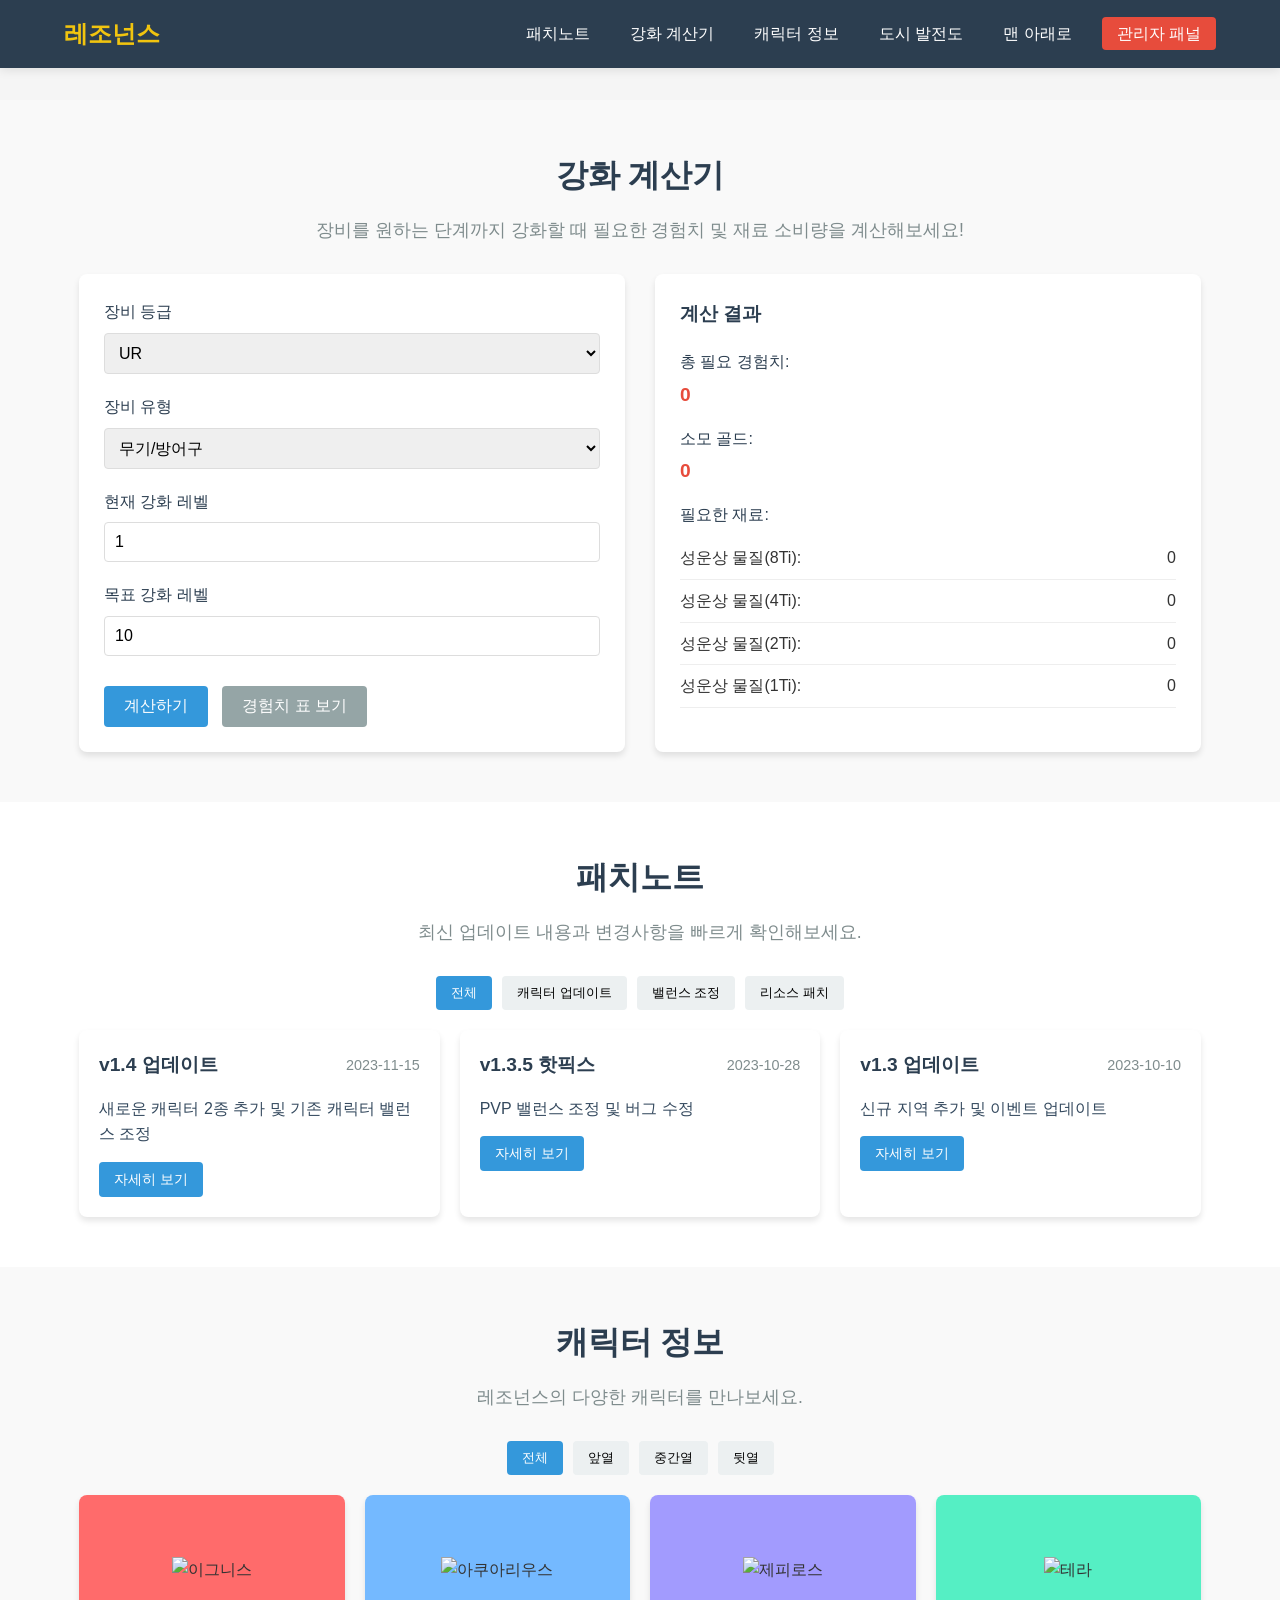
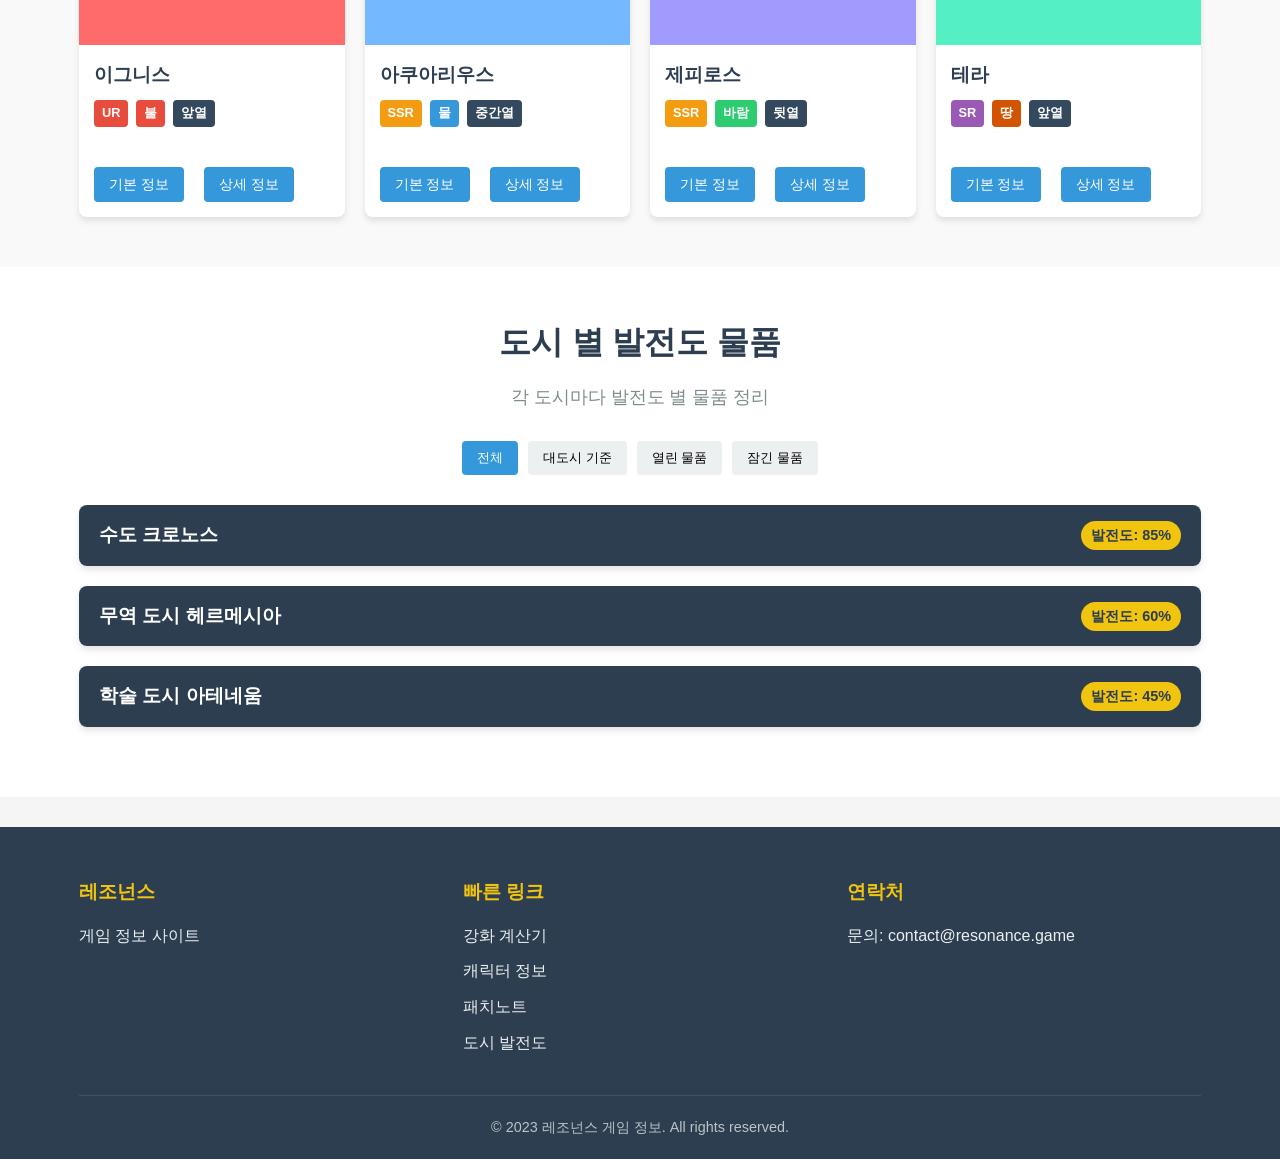
==== commit 7fa69942: "Add files via upload" ====
--- a/index.html
+++ b/index.html
@@ -3,23 +3,23 @@
 <head>
     <meta charset="UTF-8">
     <meta name="viewport" content="width=device-width, initial-scale=1.0">
-    <title>레조넌스 - 게임 정보 센터</title>
+    <title>레조넌스 게임 정보</title>
     <link rel="stylesheet" href="style.css">
-    <link rel="stylesheet" href="https://cdnjs.cloudflare.com/ajax/libs/font-awesome/6.4.0/css/all.min.css">
+    <link rel="stylesheet" href="https://cdnjs.cloudflare.com/ajax/libs/font-awesome/6.0.0-beta3/css/all.min.css">
 </head>
 <body>
     <!-- 상단 고정 헤더 -->
     <header id="header">
-        <div class="header-container">
-            <div class="logo">
-                <h1>레조넌스</h1>
-            </div>
-            <nav class="nav-menu">
+        <div class="container">
+            <div class="logo">레조넌스</div>
+            <nav>
                 <ul>
                     <li><a href="#patch-notes">패치노트</a></li>
                     <li><a href="#calculator">강화 계산기</a></li>
                     <li><a href="#character-info">캐릭터 정보</a></li>
-                    <li><a href="admin/login.html" class="admin-login">관리자</a></li>
+                    <li><a href="#urban-dev">도시 발전도</a></li>
+                    <li><a href="#footer">맨 아래로</a></li>
+                    <li><a href="login.html" class="admin-link">관리자 패널</a></li>
                 </ul>
             </nav>
         </div>
@@ -27,177 +27,269 @@
 
     <!-- 메인 컨텐츠 -->
     <main>
-        <!-- 패치노트 섹션 -->
-        <section id="patch-notes" class="section">
-            <div class="section-header">
-                <h2>패치노트</h2>
-                <p>최신 업데이트 내용과 변경사항을 빠르게 확인해보세요.</p>
-            </div>
-            <div class="patch-filter">
-                <button class="filter-btn active" data-filter="all">전체</button>
-                <button class="filter-btn" data-filter="character">캐릭터 업데이트</button>
-                <button class="filter-btn" data-filter="balance">밸런스 조정</button>
-                <button class="filter-btn" data-filter="resource">리소스 패치</button>
-            </div>
-            <div class="patch-container" id="patch-container">
-                <!-- 패치노트 카드들이 여기에 동적으로 로드됩니다 -->
+        <!-- 강화 계산기 섹션 -->
+        <section id="calculator" class="section">
+            <div class="container">
+                <h2>강화 계산기</h2>
+                <p class="section-description">장비를 원하는 단계까지 강화할 때 필요한 경험치 및 재료 소비량을 계산해보세요!</p>
+                
+                <div class="calculator-container">
+                    <div class="calculator-form">
+                        <div class="form-group">
+                            <label for="equipment-grade">장비 등급</label>
+                            <select id="equipment-grade">
+                                <option value="UR">UR</option>
+                                <option value="SSR">SSR</option>
+                                <option value="SR">SR</option>
+                                <option value="R">R</option>
+                            </select>
+                        </div>
+                        
+                        <div class="form-group">
+                            <label for="equipment-type">장비 유형</label>
+                            <select id="equipment-type">
+                                <option value="weapon">무기/방어구</option>
+                                <option value="accessory">악세서리</option>
+                            </select>
+                        </div>
+                        
+                        <div class="form-group">
+                            <label for="current-level">현재 강화 레벨</label>
+                            <input type="number" id="current-level" min="1" max="70" value="1">
+                        </div>
+                        
+                        <div class="form-group">
+                            <label for="target-level">목표 강화 레벨</label>
+                            <input type="number" id="target-level" min="2" max="70" value="10">
+                        </div>
+                        
+                        <button id="calculate-btn" class="btn">계산하기</button>
+                        <button id="show-table-btn" class="btn secondary">경험치 표 보기</button>
+                    </div>
+                    
+                    <div class="calculator-result">
+                        <h3>계산 결과</h3>
+                        <div class="result-item">
+                            <span class="result-label">총 필요 경험치:</span>
+                            <span id="total-exp" class="result-value">0</span>
+                        </div>
+                        <div class="result-item">
+                            <span class="result-label">소모 골드:</span>
+                            <span id="total-gold" class="result-value">0</span>
+                        </div>
+                        <div class="result-item">
+                            <span class="result-label">필요한 재료:</span>
+                            <div class="materials-list">
+                                <div class="material-item">
+                                    <span>성운상 물질(8Ti):</span>
+                                    <span id="material-8ti">0</span>
+                                </div>
+                                <div class="material-item">
+                                    <span>성운상 물질(4Ti):</span>
+                                    <span id="material-4ti">0</span>
+                                </div>
+                                <div class="material-item">
+                                    <span>성운상 물질(2Ti):</span>
+                                    <span id="material-2ti">0</span>
+                                </div>
+                                <div class="material-item">
+                                    <span>성운상 물질(1Ti):</span>
+                                    <span id="material-1ti">0</span>
+                                </div>
+                            </div>
+                        </div>
+                    </div>
+                </div>
+                
+                <!-- 경험치 표 (초기에는 숨겨짐) -->
+                <div id="exp-table-container" class="hidden">
+                    <h3>등급별 경험치 요구량</h3>
+                    <div class="table-controls">
+                        <button class="btn small active" data-table="UR">UR</button>
+                        <button class="btn small" data-table="SSR">SSR</button>
+                        <button class="btn small" data-table="SR">SR</button>
+                        <button class="btn small" data-table="R">R</button>
+                    </div>
+                    <div class="exp-tables">
+                        <div id="UR-table" class="exp-table">
+                            <h4>무기/방어구</h4>
+                            <table>
+                                <thead>
+                                    <tr>
+                                        <th>레벨</th>
+                                        <th>경험치</th>
+                                        <th>골드</th>
+                                    </tr>
+                                </thead>
+                                <tbody id="UR-weapon-body"></tbody>
+                            </table>
+                            
+                            <h4>악세서리</h4>
+                            <table>
+                                <thead>
+                                    <tr>
+                                        <th>레벨</th>
+                                        <th>경험치</th>
+                                        <th>골드</th>
+                                    </tr>
+                                </thead>
+                                <tbody id="UR-accessory-body"></tbody>
+                            </table>
+                        </div>
+                        
+                        <div id="SSR-table" class="exp-table hidden">
+                            <h4>무기/방어구</h4>
+                            <table>
+                                <thead>
+                                    <tr>
+                                        <th>레벨</th>
+                                        <th>경험치</th>
+                                        <th>골드</th>
+                                    </tr>
+                                </thead>
+                                <tbody id="SSR-weapon-body"></tbody>
+                            </table>
+                            
+                            <h4>악세서리</h4>
+                            <table>
+                                <thead>
+                                    <tr>
+                                        <th>레벨</th>
+                                        <th>경험치</th>
+                                        <th>골드</th>
+                                    </tr>
+                                </thead>
+                                <tbody id="SSR-accessory-body"></tbody>
+                            </table>
+                        </div>
+                        
+                        <div id="SR-table" class="exp-table hidden">
+                            <h4>무기/방어구</h4>
+                            <table>
+                                <thead>
+                                    <tr>
+                                        <th>레벨</th>
+                                        <th>경험치</th>
+                                        <th>골드</th>
+                                    </tr>
+                                </thead>
+                                <tbody id="SR-weapon-body"></tbody>
+                            </table>
+                            
+                            <h4>악세서리</h4>
+                            <table>
+                                <thead>
+                                    <tr>
+                                        <th>레벨</th>
+                                        <th>경험치</th>
+                                        <th>골드</th>
+                                    </tr>
+                                </thead>
+                                <tbody id="SR-accessory-body"></tbody>
+                            </table>
+                        </div>
+                        
+                        <div id="R-table" class="exp-table hidden">
+                            <h4>무기/방어구</h4>
+                            <table>
+                                <thead>
+                                    <tr>
+                                        <th>레벨</th>
+                                        <th>경험치</th>
+                                        <th>골드</th>
+                                    </tr>
+                                </thead>
+                                <tbody id="R-weapon-body"></tbody>
+                            </table>
+                            
+                            <h4>악세서리</h4>
+                            <table>
+                                <thead>
+                                    <tr>
+                                        <th>레벨</th>
+                                        <th>경험치</th>
+                                        <th>골드</th>
+                                    </tr>
+                                </thead>
+                                <tbody id="R-accessory-body"></tbody>
+                            </table>
+                        </div>
+                    </div>
+                </div>
             </div>
         </section>
 
-        <!-- 강화 계산기 섹션 -->
-        <section id="calculator" class="section">
-            <div class="section-header">
-                <h2>강화 계산기</h2>
-                <p>장비를 원하는 단계까지 강화할 때 필요한 경험치 및 재료 소비량을 계산해보세요!</p>
-            </div>
-            <div class="calculator-container">
-                <div class="calculator-input">
-                    <div class="input-group">
-                        <label for="equipment-grade">장비 등급</label>
-                        <select id="equipment-grade">
-                            <option value="UR">UR</option>
-                            <option value="SSR">SSR</option>
-                            <option value="SR">SR</option>
-                            <option value="R">R</option>
-                        </select>
-                    </div>
-                    <div class="input-group">
-                        <label for="equipment-type">장비 유형</label>
-                        <select id="equipment-type">
-                            <option value="weapon">무기/방어구</option>
-                            <option value="accessory">악세서리</option>
-                        </select>
-                    </div>
-                    <div class="input-group">
-                        <label for="current-level">현재 강화 레벨</label>
-                        <input type="number" id="current-level" min="1" max="70" value="1">
-                    </div>
-                    <div class="input-group">
-                        <label for="target-level">목표 강화 레벨</label>
-                        <input type="number" id="target-level" min="2" max="70" value="10">
-                    </div>
-                    <button id="calculate-btn" class="btn">계산하기</button>
-                    <button id="show-exp-table" class="btn secondary">경험치 표 보기</button>
-                </div>
-                <div class="calculator-result">
-                    <h3>계산 결과</h3>
-                    <div class="result-item">
-                        <span>총 필요 경험치</span>
-                        <span id="total-exp">0</span>
-                    </div>
-                    <div class="result-item">
-                        <span>소모 골드</span>
-                        <span id="total-gold">0</span>
-                    </div>
-                    <div class="result-item">
-                        <span>필요 재료</span>
-                        <div class="material-list">
-                            <div class="material-item">
-                                <span>성운상 물질(8Ti)</span>
-                                <span id="material-8ti">0</span>
-                            </div>
-                            <div class="material-item">
-                                <span>성운상 물질(4Ti)</span>
-                                <span id="material-4ti">0</span>
-                            </div>
-                            <div class="material-item">
-                                <span>성운상 물질(2Ti)</span>
-                                <span id="material-2ti">0</span>
-                            </div>
-                            <div class="material-item">
-                                <span>성운상 물질(1Ti)</span>
-                                <span id="material-1ti">0</span>
-                            </div>
-                        </div>
-                    </div>
-                </div>
-            </div>
-            
-            <!-- 경험치 표 모달 -->
-            <div id="exp-table-modal" class="modal">
-                <div class="modal-content">
-                    <span class="close-modal">&times;</span>
-                    <h3>등급별 경험치 요구량</h3>
-                    <div class="modal-tabs">
-                        <button class="modal-tab active" data-tab="ur">UR</button>
-                        <button class="modal-tab" data-tab="ssr">SSR</button>
-                        <button class="modal-tab" data-tab="sr">SR</button>
-                        <button class="modal-tab" data-tab="r">R</button>
-                    </div>
-                    <div class="tab-content active" id="ur-tab">
-                        <h4>UR 등급</h4>
-                        <div class="table-container">
-                            <table>
-                                <thead>
-                                    <tr>
-                                        <th>레벨</th>
-                                        <th>무기/방어구 경험치</th>
-                                        <th>무기/방어구 골드</th>
-                                        <th>악세서리 경험치</th>
-                                        <th>악세서리 골드</th>
-                                    </tr>
-                                </thead>
-                                <tbody id="ur-table-body">
-                                    <!-- UR 테이블 데이터가 여기에 로드됩니다 -->
-                                </tbody>
-                            </table>
-                        </div>
-                    </div>
-                    <div class="tab-content" id="ssr-tab">
-                        <h4>SSR 등급</h4>
-                        <div class="table-container">
-                            <table>
-                                <thead>
-                                    <tr>
-                                        <th>레벨</th>
-                                        <th>무기/방어구 경험치</th>
-                                        <th>무기/방어구 골드</th>
-                                        <th>악세서리 경험치</th>
-                                        <th>악세서리 골드</th>
-                                    </tr>
-                                </thead>
-                                <tbody id="ssr-table-body">
-                                    <!-- SSR 테이블 데이터가 여기에 로드됩니다 -->
-                                </tbody>
-                            </table>
-                        </div>
-                    </div>
-                    <div class="tab-content" id="sr-tab">
-                        <h4>SR 등급</h4>
-                        <div class="table-container">
-                            <table>
-                                <thead>
-                                    <tr>
-                                        <th>레벨</th>
-                                        <th>무기/방어구 경험치</th>
-                                        <th>무기/방어구 골드</th>
-                                        <th>악세서리 경험치</th>
-                                        <th>악세서리 골드</th>
-                                    </tr>
-                                </thead>
-                                <tbody id="sr-table-body">
-                                    <!-- SR 테이블 데이터가 여기에 로드됩니다 -->
-                                </tbody>
-                            </table>
-                        </div>
-                    </div>
-                    <div class="tab-content" id="r-tab">
-                        <h4>R 등급</h4>
-                        <div class="table-container">
-                            <table>
-                                <thead>
-                                    <tr>
-                                        <th>레벨</th>
-                                        <th>무기/방어구 경험치</th>
-                                        <th>무기/방어구 골드</th>
-                                        <th>악세서리 경험치</th>
-                                        <th>악세서리 골드</th>
-                                    </tr>
-                                </thead>
-                                <tbody id="r-table-body">
-                                    <!-- R 테이블 데이터가 여기에 로드됩니다 -->
-                                </tbody>
-                            </table>
+        <!-- 패치노트 섹션 -->
+        <section id="patch-notes" class="section">
+            <div class="container">
+                <h2>패치노트</h2>
+                <p class="section-description">최신 업데이트 내용과 변경사항을 빠르게 확인해보세요.</p>
+                
+                <div class="filter-tabs">
+                    <button class="tab-btn active" data-filter="all">전체</button>
+                    <button class="tab-btn" data-filter="character">캐릭터 업데이트</button>
+                    <button class="tab-btn" data-filter="balance">밸런스 조정</button>
+                    <button class="tab-btn" data-filter="resource">리소스 패치</button>
+                </div>
+                
+                <div class="patch-notes-container">
+                    <!-- 패치노트 카드들이 여기에 동적으로 로드됩니다 -->
+                    <div class="patch-card" data-category="character">
+                        <div class="patch-header">
+                            <h3>v1.4 업데이트</h3>
+                            <span class="patch-date">2023-11-15</span>
+                        </div>
+                        <div class="patch-summary">
+                            새로운 캐릭터 2종 추가 및 기존 캐릭터 밸런스 조정
+                        </div>
+                        <button class="detail-btn">자세히 보기</button>
+                        <div class="patch-details hidden">
+                            <ul>
+                                <li>신규 캐릭터 "라비린스" 추가 (UR 등급, 얼음 속성)</li>
+                                <li>신규 캐릭터 "제피로스" 추가 (SSR 등급, 바람 속성)</li>
+                                <li>캐릭터 "이그니스" 스킬 효과 상향 조정</li>
+                                <li>캐릭터 "아쿠아리우스" 궁극기 쿨타임 5초 증가</li>
+                                <li>일부 UI 개선 및 버그 수정</li>
+                            </ul>
+                        </div>
+                    </div>
+                    
+                    <div class="patch-card" data-category="balance">
+                        <div class="patch-header">
+                            <h3>v1.3.5 핫픽스</h3>
+                            <span class="patch-date">2023-10-28</span>
+                        </div>
+                        <div class="patch-summary">
+                            PVP 밸런스 조정 및 버그 수정
+                        </div>
+                        <button class="detail-btn">자세히 보기</button>
+                        <div class="patch-details hidden">
+                            <ul>
+                                <li>PVP에서 특정 스킬 연계가 지나치게 강력한 문제 수정</li>
+                                <li>일부 캐릭터의 스킬 계수 조정</li>
+                                <li>아이템 드롭률 버그 수정</li>
+                                <li>서버 안정성 개선</li>
+                            </ul>
+                        </div>
+                    </div>
+                    
+                    <div class="patch-card" data-category="resource">
+                        <div class="patch-header">
+                            <h3>v1.3 업데이트</h3>
+                            <span class="patch-date">2023-10-10</span>
+                        </div>
+                        <div class="patch-summary">
+                            신규 지역 추가 및 이벤트 업데이트
+                        </div>
+                        <button class="detail-btn">자세히 보기</button>
+                        <div class="patch-details hidden">
+                            <ul>
+                                <li>신규 지역 "폭풍의 협곡" 추가</li>
+                                <li>할로윈 이벤트 "유령들의 축제" 시작</li>
+                                <li>새로운 장비 세트 3종 추가</li>
+                                <li>도시 발전도 시스템 개선</li>
+                                <li>그래픽 리소스 최적화</li>
+                            </ul>
                         </div>
                     </div>
                 </div>
@@ -206,60 +298,285 @@
 
         <!-- 캐릭터 정보 섹션 -->
         <section id="character-info" class="section">
-            <div class="section-header">
+            <div class="container">
                 <h2>캐릭터 정보</h2>
-                <p>레조넌스의 다양한 캐릭터를 만나보세요.</p>
+                <p class="section-description">레조넌스의 다양한 캐릭터를 만나보세요.</p>
+                
+                <div class="filter-tabs">
+                    <button class="tab-btn active" data-filter="all">전체</button>
+                    <button class="tab-btn" data-filter="front">앞열</button>
+                    <button class="tab-btn" data-filter="middle">중간열</button>
+                    <button class="tab-btn" data-filter="back">뒷열</button>
+                </div>
+                
+                <div class="character-grid">
+                    <!-- 캐릭터 카드들이 여기에 동적으로 로드됩니다 -->
+                    <div class="character-card" data-position="front">
+                        <div class="character-thumbnail" style="background-color: #ff6b6b;">
+                            <img src="https://via.placeholder.com/150" alt="이그니스">
+                        </div>
+                        <div class="character-info">
+                            <h3>이그니스</h3>
+                            <div class="character-meta">
+                                <span class="grade UR">UR</span>
+                                <span class="element fire">불</span>
+                                <span class="position">앞열</span>
+                            </div>
+                        </div>
+                        <div class="character-buttons">
+                            <button class="btn small info-btn" data-character="ignis">기본 정보</button>
+                            <button class="btn small detail-btn" data-character="ignis">상세 정보</button>
+                        </div>
+                    </div>
+                    
+                    <div class="character-card" data-position="middle">
+                        <div class="character-thumbnail" style="background-color: #74b9ff;">
+                            <img src="https://via.placeholder.com/150" alt="아쿠아리우스">
+                        </div>
+                        <div class="character-info">
+                            <h3>아쿠아리우스</h3>
+                            <div class="character-meta">
+                                <span class="grade SSR">SSR</span>
+                                <span class="element water">물</span>
+                                <span class="position">중간열</span>
+                            </div>
+                        </div>
+                        <div class="character-buttons">
+                            <button class="btn small info-btn" data-character="aquarius">기본 정보</button>
+                            <button class="btn small detail-btn" data-character="aquarius">상세 정보</button>
+                        </div>
+                    </div>
+                    
+                    <div class="character-card" data-position="back">
+                        <div class="character-thumbnail" style="background-color: #a29bfe;">
+                            <img src="https://via.placeholder.com/150" alt="제피로스">
+                        </div>
+                        <div class="character-info">
+                            <h3>제피로스</h3>
+                            <div class="character-meta">
+                                <span class="grade SSR">SSR</span>
+                                <span class="element wind">바람</span>
+                                <span class="position">뒷열</span>
+                            </div>
+                        </div>
+                        <div class="character-buttons">
+                            <button class="btn small info-btn" data-character="zephyros">기본 정보</button>
+                            <button class="btn small detail-btn" data-character="zephyros">상세 정보</button>
+                        </div>
+                    </div>
+                    
+                    <div class="character-card" data-position="front">
+                        <div class="character-thumbnail" style="background-color: #55efc4;">
+                            <img src="https://via.placeholder.com/150" alt="테라">
+                        </div>
+                        <div class="character-info">
+                            <h3>테라</h3>
+                            <div class="character-meta">
+                                <span class="grade SR">SR</span>
+                                <span class="element earth">땅</span>
+                                <span class="position">앞열</span>
+                            </div>
+                        </div>
+                        <div class="character-buttons">
+                            <button class="btn small info-btn" data-character="terra">기본 정보</button>
+                            <button class="btn small detail-btn" data-character="terra">상세 정보</button>
+                        </div>
+                    </div>
+                </div>
+                
+                <!-- 캐릭터 상세 팝업 -->
+                <div id="character-modal" class="modal hidden">
+                    <div class="modal-content">
+                        <span class="close-btn">&times;</span>
+                        <div class="modal-body">
+                            <div class="modal-thumbnail">
+                                <img id="modal-character-img" src="https://via.placeholder.com/300" alt="">
+                            </div>
+                            <div class="modal-info">
+                                <h2 id="modal-character-name">캐릭터 이름</h2>
+                                <div class="modal-meta">
+                                    <span id="modal-character-grade" class="grade UR">UR</span>
+                                    <span id="modal-character-element" class="element fire">불</span>
+                                    <span id="modal-character-position" class="position">앞열</span>
+                                </div>
+                                
+                                <div class="modal-tabs">
+                                    <button class="modal-tab-btn active" data-tab="basic">기본 정보</button>
+                                    <button class="modal-tab-btn" data-tab="skills">스킬 정보</button>
+                                    <button class="modal-tab-btn" data-tab="equipment">추천 장비</button>
+                                </div>
+                                
+                                <div class="modal-tab-content active" data-tab="basic">
+                                    <h3>캐릭터 소개</h3>
+                                    <p id="modal-character-desc">캐릭터 설명이 여기에 표시됩니다.</p>
+                                    <h3>스탯</h3>
+                                    <div class="stats-grid" id="modal-character-stats">
+                                        <!-- 스탯 정보가 동적으로 로드됩니다 -->
+                                    </div>
+                                </div>
+                                
+                                <div class="modal-tab-content" data-tab="skills">
+                                    <div class="skills-container" id="modal-character-skills">
+                                        <!-- 스킬 정보가 동적으로 로드됩니다 -->
+                                    </div>
+                                </div>
+                                
+                                <div class="modal-tab-content" data-tab="equipment">
+                                    <div class="equipment-container" id="modal-character-equipment">
+                                        <!-- 장비 정보가 동적으로 로드됩니다 -->
+                                    </div>
+                                </div>
+                            </div>
+                        </div>
+                    </div>
+                </div>
             </div>
-            <div class="character-filter">
-                <button class="filter-btn active" data-filter="all">전체</button>
-                <button class="filter-btn" data-filter="attacker">딜러</button>
-                <button class="filter-btn" data-filter="supporter">서포터</button>
-                <button class="filter-btn" data-filter="tanker">탱커</button>
-                <button class="filter-btn" data-filter="healer">힐러</button>
-            </div>
-            <div class="character-container" id="character-container">
-                <!-- 캐릭터 카드들이 여기에 동적으로 로드됩니다 -->
-            </div>
-            
-            <!-- 캐릭터 상세 정보 모달 -->
-            <div id="character-modal" class="modal">
-                <div class="modal-content character-modal-content">
-                    <span class="close-modal">&times;</span>
-                    <div class="character-modal-header">
-                        <div class="character-thumbnail">
-                            <img id="modal-character-img" src="" alt="캐릭터 이미지">
-                        </div>
-                        <div class="character-info">
-                            <h3 id="modal-character-name"></h3>
-                            <div class="character-meta">
-                                <span id="modal-character-grade"></span>
-                                <span id="modal-character-element"></span>
-                                <span id="modal-character-position"></span>
-                            </div>
-                        </div>
-                    </div>
-                    <div class="character-modal-body">
-                        <div class="character-tabs">
-                            <button class="character-tab active" data-tab="story">스토리</button>
-                            <button class="character-tab" data-tab="combat">전투 스타일</button>
-                            <button class="character-tab" data-tab="equipment">추천 장비</button>
-                            <button class="character-tab" data-tab="skills">스킬 정보</button>
-                        </div>
-                        <div class="character-tab-content active" id="story-tab">
-                            <h4>스토리</h4>
-                            <p id="modal-character-story"></p>
-                        </div>
-                        <div class="character-tab-content" id="combat-tab">
-                            <h4>전투 스타일</h4>
-                            <p id="modal-character-combat"></p>
-                        </div>
-                        <div class="character-tab-content" id="equipment-tab">
-                            <h4>추천 장비</h4>
-                            <p id="modal-character-equipment"></p>
-                        </div>
-                        <div class="character-tab-content" id="skills-tab">
-                            <h4>스킬 정보</h4>
-                            <div id="modal-character-skills"></div>
+        </section>
+
+        <!-- 도시 발전도 섹션 -->
+        <section id="urban-dev" class="section">
+            <div class="container">
+                <h2>도시 별 발전도 물품</h2>
+                <p class="section-description">각 도시마다 발전도 별 물품 정리</p>
+                
+                <div class="filter-tabs">
+                    <button class="tab-btn active" data-filter="all">전체</button>
+                    <button class="tab-btn" data-filter="major">대도시 기준</button>
+                    <button class="tab-btn" data-filter="unlocked">열린 물품</button>
+                    <button class="tab-btn" data-filter="locked">잠긴 물품</button>
+                </div>
+                
+                <div class="city-accordion">
+                    <!-- 대도시 1 -->
+                    <div class="city-card major-city">
+                        <div class="city-header">
+                            <h3>수도 크로노스</h3>
+                            <span class="dev-progress">발전도: 85%</span>
+                        </div>
+                        <div class="city-content">
+                            <!-- 하위 도시 1 -->
+                            <div class="sub-city">
+                                <h4>상업 지구</h4>
+                                <div class="item-list">
+                                    <div class="item unlocked">
+                                        <span class="item-name">고급 장비 상점</span>
+                                        <span class="item-req">발전도 20%</span>
+                                    </div>
+                                    <div class="item unlocked">
+                                        <span class="item-name">희귀 재료 상점</span>
+                                        <span class="item-req">발전도 45%</span>
+                                    </div>
+                                    <div class="item locked">
+                                        <span class="item-name">전설 무기 상점</span>
+                                        <span class="item-req">발전도 75%</span>
+                                    </div>
+                                </div>
+                            </div>
+                            
+                            <!-- 하위 도시 2 -->
+                            <div class="sub-city">
+                                <h4>항구 지구</h4>
+                                <div class="item-list">
+                                    <div class="item unlocked">
+                                        <span class="item-name">어선 장비 상점</span>
+                                        <span class="item-req">발전도 15%</span>
+                                    </div>
+                                    <div class="item unlocked">
+                                        <span class="item-name">해양 탐험 상점</span>
+                                        <span class="item-req">발전도 40%</span>
+                                    </div>
+                                    <div class="item unlocked">
+                                        <span class="item-name">해적의 보물 상점</span>
+                                        <span class="item-req">발전도 65%</span>
+                                    </div>
+                                </div>
+                            </div>
+                        </div>
+                    </div>
+                    
+                    <!-- 대도시 2 -->
+                    <div class="city-card major-city">
+                        <div class="city-header">
+                            <h3>무역 도시 헤르메시아</h3>
+                            <span class="dev-progress">발전도: 60%</span>
+                        </div>
+                        <div class="city-content">
+                            <!-- 하위 도시 1 -->
+                            <div class="sub-city">
+                                <h4>중앙 시장</h4>
+                                <div class="item-list">
+                                    <div class="item unlocked">
+                                        <span class="item-name">일반 재료 상점</span>
+                                        <span class="item-req">발전도 10%</span>
+                                    </div>
+                                    <div class="item unlocked">
+                                        <span class="item-name">희귀 재료 상점</span>
+                                        <span class="item-req">발전도 30%</span>
+                                    </div>
+                                    <div class="item unlocked">
+                                        <span class="item-name">고급 재료 상점</span>
+                                        <span class="item-req">발전도 50%</span>
+                                    </div>
+                                </div>
+                            </div>
+                            
+                            <!-- 하위 도시 2 -->
+                            <div class="sub-city">
+                                <h4>동부 상가</h4>
+                                <div class="item-list">
+                                    <div class="item unlocked">
+                                        <span class="item-name">장인 공방</span>
+                                        <span class="item-req">발전도 20%</span>
+                                    </div>
+                                    <div class="item locked">
+                                        <span class="item-name">대장간</span>
+                                        <span class="item-req">발전도 55%</span>
+                                    </div>
+                                </div>
+                            </div>
+                        </div>
+                    </div>
+                    
+                    <!-- 대도시 3 -->
+                    <div class="city-card major-city">
+                        <div class="city-header">
+                            <h3>학술 도시 아테네움</h3>
+                            <span class="dev-progress">발전도: 45%</span>
+                        </div>
+                        <div class="city-content">
+                            <!-- 하위 도시 1 -->
+                            <div class="sub-city">
+                                <h4>마법 학원</h4>
+                                <div class="item-list">
+                                    <div class="item unlocked">
+                                        <span class="item-name">초급 마법서 상점</span>
+                                        <span class="item-req">발전도 15%</span>
+                                    </div>
+                                    <div class="item unlocked">
+                                        <span class="item-name">중급 마법서 상점</span>
+                                        <span class="item-req">발전도 35%</span>
+                                    </div>
+                                    <div class="item locked">
+                                        <span class="item-name">고급 마법서 상점</span>
+                                        <span class="item-req">발전도 60%</span>
+                                    </div>
+                                </div>
+                            </div>
+                            
+                            <!-- 하위 도시 2 -->
+                            <div class="sub-city">
+                                <h4>연금술 연구소</h4>
+                                <div class="item-list">
+                                    <div class="item unlocked">
+                                        <span class="item-name">기초 연금술 재료</span>
+                                        <span class="item-req">발전도 20%</span>
+                                    </div>
+                                    <div class="item locked">
+                                        <span class="item-name">고급 연금술 재료</span>
+                                        <span class="item-req">발전도 50%</span>
+                                    </div>
+                                </div>
+                            </div>
                         </div>
                     </div>
                 </div>
@@ -267,8 +584,32 @@
         </section>
     </main>
 
-    <footer>
-        <p>&copy; 2023 레조넌스 게임 정보 센터. All rights reserved.</p>
+    <!-- 푸터 -->
+    <footer id="footer">
+        <div class="container">
+            <div class="footer-content">
+                <div class="footer-section">
+                    <h3>레조넌스</h3>
+                    <p>게임 정보 사이트</p>
+                </div>
+                <div class="footer-section">
+                    <h3>빠른 링크</h3>
+                    <ul>
+                        <li><a href="#calculator">강화 계산기</a></li>
+                        <li><a href="#character-info">캐릭터 정보</a></li>
+                        <li><a href="#patch-notes">패치노트</a></li>
+                        <li><a href="#urban-dev">도시 발전도</a></li>
+                    </ul>
+                </div>
+                <div class="footer-section">
+                    <h3>연락처</h3>
+                    <p>문의: contact@resonance.game</p>
+                </div>
+            </div>
+            <div class="footer-bottom">
+                <p>&copy; 2023 레조넌스 게임 정보. All rights reserved.</p>
+            </div>
+        </div>
     </footer>
 
     <script src="script.js"></script>
--- a/style.css
+++ b/style.css
@@ -1,177 +1,293 @@
-/* 기본 스타일 */
-:root {
-    --primary-color: #4a6bff;
-    --secondary-color: #6c757d;
-    --dark-color: #343a40;
-    --light-color: #f8f9fa;
-    --success-color: #28a745;
-    --danger-color: #dc3545;
-    --warning-color: #ffc107;
-    --info-color: #17a2b8;
-    --border-radius: 8px;
-    --box-shadow: 0 4px 6px rgba(0, 0, 0, 0.1);
-    --transition: all 0.3s ease;
-}
-
+/* 기본 스타일 리셋 */
 * {
     margin: 0;
     padding: 0;
     box-sizing: border-box;
+    font-family: 'Segoe UI', Tahoma, Geneva, Verdana, sans-serif;
 }
 
 body {
-    font-family: 'Segoe UI', Tahoma, Geneva, Verdana, sans-serif;
+    background-color: #f5f5f5;
+    color: #333;
     line-height: 1.6;
-    color: #333;
-    background-color: #f5f7fa;
-    padding-top: 70px;
-}
-
-a {
-    text-decoration: none;
-    color: inherit;
-}
-
-ul {
-    list-style: none;
-}
-
-img {
-    max-width: 100%;
-    height: auto;
 }
 
 .container {
+    width: 90%;
     max-width: 1200px;
     margin: 0 auto;
-    padding: 0 20px;
+    padding: 0 15px;
+}
+
+.hidden {
+    display: none !important;
+}
+
+/* 헤더 스타일 */
+#header {
+    background-color: #2c3e50;
+    color: white;
+    position: fixed;
+    top: 0;
+    width: 100%;
+    z-index: 1000;
+    box-shadow: 0 2px 10px rgba(0, 0, 0, 0.1);
+}
+
+#header .container {
+    display: flex;
+    justify-content: space-between;
+    align-items: center;
+    padding: 15px 0;
+}
+
+.logo {
+    font-size: 1.5rem;
+    font-weight: bold;
+    color: #f1c40f;
+}
+
+nav ul {
+    display: flex;
+    list-style: none;
+}
+
+nav ul li {
+    margin-left: 20px;
+}
+
+nav ul li a {
+    color: white;
+    text-decoration: none;
+    font-weight: 500;
+    transition: color 0.3s;
+    padding: 5px 10px;
+    border-radius: 4px;
+}
+
+nav ul li a:hover {
+    color: #f1c40f;
+    background-color: rgba(255, 255, 255, 0.1);
+}
+
+.admin-link {
+    background-color: #e74c3c;
+    padding: 8px 15px !important;
+}
+
+.admin-link:hover {
+    background-color: #c0392b !important;
+}
+
+/* 메인 컨텐츠 스타일 */
+main {
+    margin-top: 70px; /* 헤더 높이만큼 여백 */
+    padding: 30px 0;
+}
+
+.section {
+    padding: 50px 0;
+}
+
+.section:nth-child(even) {
+    background-color: #fff;
+}
+
+.section:nth-child(odd) {
+    background-color: #f9f9f9;
+}
+
+.section h2 {
+    font-size: 2rem;
+    margin-bottom: 15px;
+    color: #2c3e50;
+    text-align: center;
+}
+
+.section-description {
+    text-align: center;
+    margin-bottom: 30px;
+    color: #7f8c8d;
+    font-size: 1.1rem;
+}
+
+/* 강화 계산기 스타일 */
+.calculator-container {
+    display: flex;
+    flex-wrap: wrap;
+    gap: 30px;
+    margin-top: 30px;
+}
+
+.calculator-form {
+    flex: 1;
+    min-width: 300px;
+    background-color: white;
+    padding: 25px;
+    border-radius: 8px;
+    box-shadow: 0 4px 6px rgba(0, 0, 0, 0.1);
+}
+
+.calculator-result {
+    flex: 1;
+    min-width: 300px;
+    background-color: white;
+    padding: 25px;
+    border-radius: 8px;
+    box-shadow: 0 4px 6px rgba(0, 0, 0, 0.1);
+}
+
+.calculator-result h3 {
+    margin-bottom: 20px;
+    color: #2c3e50;
+}
+
+.form-group {
+    margin-bottom: 20px;
+}
+
+.form-group label {
+    display: block;
+    margin-bottom: 8px;
+    font-weight: 500;
+    color: #2c3e50;
+}
+
+.form-group select, .form-group input {
+    width: 100%;
+    padding: 10px;
+    border: 1px solid #ddd;
+    border-radius: 4px;
+    font-size: 1rem;
 }
 
 .btn {
     display: inline-block;
+    background-color: #3498db;
+    color: white;
     padding: 10px 20px;
-    background-color: var(--primary-color);
-    color: white;
     border: none;
-    border-radius: var(--border-radius);
+    border-radius: 4px;
     cursor: pointer;
-    transition: var(--transition);
+    font-size: 1rem;
+    transition: background-color 0.3s;
+    margin-right: 10px;
+    margin-top: 10px;
+}
+
+.btn:hover {
+    background-color: #2980b9;
+}
+
+.btn.secondary {
+    background-color: #95a5a6;
+}
+
+.btn.secondary:hover {
+    background-color: #7f8c8d;
+}
+
+.btn.small {
+    padding: 8px 15px;
+    font-size: 0.9rem;
+}
+
+.result-item {
+    margin-bottom: 15px;
+}
+
+.result-label {
     font-weight: 500;
-}
-
-.btn:hover {
-    background-color: #3a5bef;
-    transform: translateY(-2px);
-    box-shadow: var(--box-shadow);
-}
-
-.btn.secondary {
-    background-color: var(--secondary-color);
-}
-
-.btn.secondary:hover {
-    background-color: #5a6268;
-}
-
-/* 헤더 스타일 */
-#header {
-    position: fixed;
-    top: 0;
-    left: 0;
-    right: 0;
+    color: #2c3e50;
+    display: block;
+    margin-bottom: 5px;
+}
+
+.result-value {
+    font-size: 1.2rem;
+    color: #e74c3c;
+    font-weight: bold;
+}
+
+.materials-list {
+    margin-top: 10px;
+}
+
+.material-item {
+    display: flex;
+    justify-content: space-between;
+    padding: 8px 0;
+    border-bottom: 1px solid #eee;
+}
+
+/* 경험치 표 스타일 */
+.exp-table-container {
+    margin-top: 40px;
     background-color: white;
-    box-shadow: var(--box-shadow);
-    z-index: 1000;
-}
-
-.header-container {
-    display: flex;
-    justify-content: space-between;
-    align-items: center;
-    padding: 15px 20px;
-    max-width: 1200px;
-    margin: 0 auto;
-}
-
-.logo h1 {
-    color: var(--primary-color);
-    font-size: 24px;
-    font-weight: 700;
-}
-
-.nav-menu ul {
-    display: flex;
-    gap: 20px;
-}
-
-.nav-menu a {
-    font-weight: 500;
-    padding: 5px 0;
-    position: relative;
-}
-
-.nav-menu a::after {
-    content: '';
-    position: absolute;
-    bottom: 0;
-    left: 0;
-    width: 0;
-    height: 2px;
-    background-color: var(--primary-color);
-    transition: var(--transition);
-}
-
-.nav-menu a:hover::after {
+    padding: 25px;
+    border-radius: 8px;
+    box-shadow: 0 4px 6px rgba(0, 0, 0, 0.1);
+}
+
+.table-controls {
+    display: flex;
+    gap: 10px;
+    margin-bottom: 20px;
+}
+
+.exp-tables {
+    overflow-x: auto;
+}
+
+.exp-table h4 {
+    margin: 20px 0 10px;
+    color: #2c3e50;
+}
+
+table {
     width: 100%;
-}
-
-.admin-login {
-    color: var(--danger-color);
+    border-collapse: collapse;
+    margin-bottom: 20px;
+}
+
+table th, table td {
+    padding: 10px;
+    text-align: left;
+    border: 1px solid #ddd;
+}
+
+table th {
+    background-color: #f2f2f2;
     font-weight: 600;
 }
 
-/* 섹션 공통 스타일 */
-.section {
-    padding: 60px 0;
-    border-bottom: 1px solid #e9ecef;
-}
-
-.section-header {
-    text-align: center;
-    margin-bottom: 40px;
-}
-
-.section-header h2 {
-    font-size: 32px;
-    margin-bottom: 15px;
-    color: var(--dark-color);
-}
-
-.section-header p {
-    color: var(--secondary-color);
-    max-width: 700px;
-    margin: 0 auto;
-}
-
-/* 필터 버튼 스타일 */
-.filter-btn {
-    padding: 8px 16px;
-    margin: 0 5px;
-    background-color: transparent;
-    border: 1px solid #ddd;
-    color: var(--secondary-color);
-    border-radius: 20px;
-    transition: var(--transition);
-}
-
-.filter-btn.active, .filter-btn:hover {
-    background-color: var(--primary-color);
-    color: white;
-    border-color: var(--primary-color);
-}
-
-/* 패치노트 섹션 스타일 */
-.patch-container {
+table tr:nth-child(even) {
+    background-color: #f9f9f9;
+}
+
+/* 패치노트 스타일 */
+.filter-tabs {
+    display: flex;
+    gap: 10px;
+    margin-bottom: 20px;
+    justify-content: center;
+}
+
+.tab-btn {
+    padding: 8px 15px;
+    background-color: #ecf0f1;
+    border: none;
+    border-radius: 4px;
+    cursor: pointer;
+    transition: all 0.3s;
+}
+
+.tab-btn.active {
+    background-color: #3498db;
+    color: white;
+}
+
+.patch-notes-container {
     display: grid;
     grid-template-columns: repeat(auto-fill, minmax(300px, 1fr));
     gap: 20px;
@@ -180,131 +296,70 @@
 
 .patch-card {
     background-color: white;
-    border-radius: var(--border-radius);
-    box-shadow: var(--box-shadow);
-    overflow: hidden;
-    transition: var(--transition);
+    border-radius: 8px;
+    box-shadow: 0 4px 6px rgba(0, 0, 0, 0.1);
+    padding: 20px;
+    transition: transform 0.3s;
 }
 
 .patch-card:hover {
     transform: translateY(-5px);
-    box-shadow: 0 10px 20px rgba(0, 0, 0, 0.1);
-}
-
-.patch-card-header {
-    padding: 15px;
-    border-bottom: 1px solid #eee;
-}
-
-.patch-card-header h3 {
-    font-size: 18px;
-    margin-bottom: 5px;
+}
+
+.patch-header {
+    display: flex;
+    justify-content: space-between;
+    align-items: center;
+    margin-bottom: 15px;
+}
+
+.patch-header h3 {
+    color: #2c3e50;
+    font-size: 1.2rem;
 }
 
 .patch-date {
-    color: var(--secondary-color);
-    font-size: 14px;
+    color: #7f8c8d;
+    font-size: 0.9rem;
 }
 
 .patch-summary {
-    padding: 15px;
-    font-size: 15px;
-}
-
-.patch-more {
-    display: block;
-    padding: 10px;
-    text-align: center;
-    background-color: #f8f9fa;
-    color: var(--primary-color);
-    font-weight: 500;
+    margin-bottom: 15px;
+    color: #34495e;
+}
+
+.detail-btn {
+    background-color: #3498db;
+    color: white;
+    border: none;
+    padding: 8px 15px;
+    border-radius: 4px;
     cursor: pointer;
+    font-size: 0.9rem;
+    transition: background-color 0.3s;
+}
+
+.detail-btn:hover {
+    background-color: #2980b9;
 }
 
 .patch-details {
-    padding: 0 15px;
-    max-height: 0;
-    overflow: hidden;
-    transition: max-height 0.3s ease;
-}
-
-.patch-details.active {
-    padding: 15px;
-    max-height: 1000px;
-}
-
-/* 강화 계산기 섹션 스타일 */
-.calculator-container {
-    display: flex;
-    flex-wrap: wrap;
-    gap: 30px;
-    background-color: white;
-    padding: 30px;
-    border-radius: var(--border-radius);
-    box-shadow: var(--box-shadow);
-}
-
-.calculator-input {
-    flex: 1;
-    min-width: 300px;
-}
-
-.calculator-result {
-    flex: 1;
-    min-width: 300px;
-    background-color: #f8f9fa;
-    padding: 20px;
-    border-radius: var(--border-radius);
-}
-
-.input-group {
-    margin-bottom: 20px;
-}
-
-.input-group label {
-    display: block;
+    margin-top: 15px;
+    padding-top: 15px;
+    border-top: 1px solid #eee;
+}
+
+.patch-details ul {
+    padding-left: 20px;
+}
+
+.patch-details li {
     margin-bottom: 8px;
-    font-weight: 500;
-}
-
-.input-group select, .input-group input {
-    width: 100%;
-    padding: 10px;
-    border: 1px solid #ddd;
-    border-radius: var(--border-radius);
-    font-size: 16px;
-}
-
-.result-item {
-    margin-bottom: 15px;
-    padding-bottom: 15px;
-    border-bottom: 1px solid #eee;
-}
-
-.result-item span:first-child {
-    display: block;
-    margin-bottom: 5px;
-    color: var(--secondary-color);
-    font-size: 14px;
-}
-
-.result-item span:last-child {
-    font-size: 18px;
-    font-weight: 600;
-}
-
-.material-list {
-    margin-top: 10px;
-}
-
-.material-item {
-    display: flex;
-    justify-content: space-between;
-    margin-bottom: 8px;
-}
-
-/* 캐릭터 정보 섹션 스타일 */
-.character-container {
+    color: #34495e;
+}
+
+/* 캐릭터 정보 스타일 */
+.character-grid {
     display: grid;
     grid-template-columns: repeat(auto-fill, minmax(250px, 1fr));
     gap: 20px;
@@ -313,31 +368,27 @@
 
 .character-card {
     background-color: white;
-    border-radius: var(--border-radius);
-    box-shadow: var(--box-shadow);
+    border-radius: 8px;
+    box-shadow: 0 4px 6px rgba(0, 0, 0, 0.1);
     overflow: hidden;
-    transition: var(--transition);
+    transition: transform 0.3s;
 }
 
 .character-card:hover {
     transform: translateY(-5px);
-    box-shadow: 0 10px 20px rgba(0, 0, 0, 0.1);
 }
 
 .character-thumbnail {
-    height: 200px;
-    overflow: hidden;
+    height: 150px;
+    display: flex;
+    align-items: center;
+    justify-content: center;
+    background-color: #eee;
 }
 
 .character-thumbnail img {
-    width: 100%;
-    height: 100%;
-    object-fit: cover;
-    transition: var(--transition);
-}
-
-.character-card:hover .character-thumbnail img {
-    transform: scale(1.05);
+    max-width: 100%;
+    max-height: 100%;
 }
 
 .character-info {
@@ -346,161 +397,150 @@
 
 .character-info h3 {
     margin-bottom: 10px;
-    font-size: 18px;
+    color: #2c3e50;
 }
 
 .character-meta {
     display: flex;
+    gap: 8px;
+    margin-bottom: 15px;
+    flex-wrap: wrap;
+}
+
+.grade {
+    padding: 3px 8px;
+    border-radius: 4px;
+    font-size: 0.8rem;
+    font-weight: bold;
+    color: white;
+}
+
+.grade.UR {
+    background-color: #e74c3c;
+}
+
+.grade.SSR {
+    background-color: #f39c12;
+}
+
+.grade.SR {
+    background-color: #9b59b6;
+}
+
+.grade.R {
+    background-color: #3498db;
+}
+
+.element {
+    padding: 3px 8px;
+    border-radius: 4px;
+    font-size: 0.8rem;
+    font-weight: bold;
+    color: white;
+}
+
+.element.fire {
+    background-color: #e74c3c;
+}
+
+.element.water {
+    background-color: #3498db;
+}
+
+.element.wind {
+    background-color: #2ecc71;
+}
+
+.element.earth {
+    background-color: #d35400;
+}
+
+.position {
+    padding: 3px 8px;
+    border-radius: 4px;
+    font-size: 0.8rem;
+    font-weight: bold;
+    background-color: #34495e;
+    color: white;
+}
+
+.character-buttons {
+    display: flex;
+    padding: 0 15px 15px;
     gap: 10px;
-    margin-bottom: 15px;
-    font-size: 14px;
-}
-
-.character-meta span {
-    padding: 3px 8px;
-    border-radius: 4px;
-    font-weight: 500;
-}
-
-.character-actions {
-    display: flex;
-    gap: 10px;
-}
-
-.character-actions .btn {
-    flex: 1;
-    padding: 8px;
-    font-size: 14px;
 }
 
 /* 모달 스타일 */
 .modal {
-    display: none;
     position: fixed;
     top: 0;
     left: 0;
-    right: 0;
-    bottom: 0;
-    background-color: rgba(0, 0, 0, 0.5);
+    width: 100%;
+    height: 100%;
+    background-color: rgba(0, 0, 0, 0.7);
+    display: flex;
+    justify-content: center;
+    align-items: center;
     z-index: 2000;
-    overflow-y: auto;
 }
 
 .modal-content {
     background-color: white;
-    margin: 50px auto;
+    border-radius: 8px;
+    width: 90%;
     max-width: 800px;
-    width: 90%;
-    border-radius: var(--border-radius);
-    box-shadow: 0 5px 15px rgba(0, 0, 0, 0.3);
+    max-height: 90vh;
+    overflow-y: auto;
     position: relative;
     padding: 30px;
 }
 
-.close-modal {
+.close-btn {
     position: absolute;
     top: 15px;
     right: 15px;
-    font-size: 24px;
+    font-size: 1.5rem;
     cursor: pointer;
-    color: var(--secondary-color);
-    transition: var(--transition);
-}
-
-.close-modal:hover {
-    color: var(--danger-color);
-}
-
-.modal-tabs {
+    color: #7f8c8d;
+    transition: color 0.3s;
+}
+
+.close-btn:hover {
+    color: #e74c3c;
+}
+
+.modal-body {
+    display: flex;
+    gap: 30px;
+}
+
+.modal-thumbnail {
+    flex: 1;
+    min-width: 250px;
+}
+
+.modal-thumbnail img {
+    width: 100%;
+    border-radius: 8px;
+}
+
+.modal-info {
+    flex: 2;
+}
+
+.modal-info h2 {
+    margin-bottom: 15px;
+    color: #2c3e50;
+}
+
+.modal-meta {
     display: flex;
     gap: 10px;
     margin-bottom: 20px;
-}
-
-.modal-tab {
-    padding: 8px 16px;
-    background-color: transparent;
-    border: 1px solid #ddd;
-    border-radius: 4px;
-    cursor: pointer;
-    transition: var(--transition);
-}
-
-.modal-tab.active, .modal-tab:hover {
-    background-color: var(--primary-color);
-    color: white;
-    border-color: var(--primary-color);
-}
-
-.tab-content {
-    display: none;
-}
-
-.tab-content.active {
-    display: block;
-}
-
-.table-container {
-    overflow-x: auto;
-}
-
-table {
-    width: 100%;
-    border-collapse: collapse;
-    margin-bottom: 20px;
-}
-
-table th, table td {
-    padding: 12px 15px;
-    text-align: left;
-    border-bottom: 1px solid #ddd;
-}
-
-table th {
-    background-color: #f8f9fa;
-    font-weight: 600;
-}
-
-/* 캐릭터 모달 스타일 */
-.character-modal-content {
-    max-width: 900px;
-}
-
-.character-modal-header {
-    display: flex;
-    gap: 20px;
-    margin-bottom: 20px;
-}
-
-.character-thumbnail {
-    width: 150px;
-    height: 150px;
-    border-radius: 8px;
-    overflow: hidden;
-    flex-shrink: 0;
-}
-
-.character-thumbnail img {
-    width: 100%;
-    height: 100%;
-    object-fit: cover;
-}
-
-.character-info {
-    flex: 1;
-}
-
-.character-meta span {
-    display: inline-block;
-    margin-right: 10px;
-    margin-bottom: 10px;
-    padding: 4px 10px;
-    border-radius: 4px;
-    font-size: 14px;
-    background-color: #f0f0f0;
-}
-
-.character-tabs {
+    flex-wrap: wrap;
+}
+
+.modal-tabs {
     display: flex;
     gap: 10px;
     margin-bottom: 20px;
@@ -508,27 +548,43 @@
     padding-bottom: 10px;
 }
 
-.character-tab {
-    padding: 8px 16px;
+.modal-tab-btn {
+    padding: 8px 15px;
     background-color: transparent;
     border: none;
     border-radius: 4px;
     cursor: pointer;
-    transition: var(--transition);
-}
-
-.character-tab.active, .character-tab:hover {
-    background-color: var(--primary-color);
-    color: white;
-}
-
-.character-tab-content {
+    font-weight: 500;
+    color: #7f8c8d;
+    transition: all 0.3s;
+}
+
+.modal-tab-btn.active {
+    background-color: #3498db;
+    color: white;
+}
+
+.modal-tab-content {
     display: none;
-    padding: 10px 0;
-}
-
-.character-tab-content.active {
+}
+
+.modal-tab-content.active {
     display: block;
+}
+
+.stats-grid {
+    display: grid;
+    grid-template-columns: repeat(2, 1fr);
+    gap: 10px;
+    margin-top: 15px;
+}
+
+.stat-item {
+    display: flex;
+    justify-content: space-between;
+    padding: 8px;
+    background-color: #f9f9f9;
+    border-radius: 4px;
 }
 
 .skill-item {
@@ -537,64 +593,216 @@
     border-bottom: 1px solid #eee;
 }
 
-.skill-item h5 {
+.skill-item:last-child {
+    border-bottom: none;
+}
+
+.skill-name {
+    font-weight: bold;
+    color: #2c3e50;
     margin-bottom: 5px;
-    color: var(--primary-color);
+}
+
+.skill-desc {
+    color: #34495e;
+    font-size: 0.9rem;
+}
+
+.equipment-item {
+    margin-bottom: 15px;
+}
+
+.equipment-name {
+    font-weight: bold;
+    color: #2c3e50;
+    margin-bottom: 5px;
+}
+
+.equipment-desc {
+    color: #34495e;
+    font-size: 0.9rem;
+}
+
+/* 도시 발전도 스타일 */
+.city-accordion {
+    margin-top: 30px;
+}
+
+.city-card {
+    background-color: white;
+    border-radius: 8px;
+    box-shadow: 0 4px 6px rgba(0, 0, 0, 0.1);
+    margin-bottom: 20px;
+    overflow: hidden;
+}
+
+.city-header {
+    padding: 15px 20px;
+    display: flex;
+    justify-content: space-between;
+    align-items: center;
+    cursor: pointer;
+    background-color: #2c3e50;
+    color: white;
+}
+
+.city-header h3 {
+    font-size: 1.2rem;
+}
+
+.dev-progress {
+    background-color: #f1c40f;
+    color: #2c3e50;
+    padding: 3px 10px;
+    border-radius: 20px;
+    font-size: 0.9rem;
+    font-weight: bold;
+}
+
+.city-content {
+    padding: 0 20px;
+    max-height: 0;
+    overflow: hidden;
+    transition: max-height 0.3s ease-out;
+}
+
+.city-card.active .city-content {
+    padding: 20px;
+    max-height: 2000px;
+}
+
+.sub-city {
+    margin-bottom: 20px;
+}
+
+.sub-city h4 {
+    margin-bottom: 10px;
+    color: #2c3e50;
+    padding-bottom: 5px;
+    border-bottom: 1px solid #eee;
+}
+
+.item-list {
+    display: grid;
+    grid-template-columns: repeat(auto-fill, minmax(250px, 1fr));
+    gap: 10px;
+}
+
+.item {
+    padding: 10px;
+    border-radius: 4px;
+    background-color: #f9f9f9;
+    display: flex;
+    justify-content: space-between;
+}
+
+.item.unlocked {
+    border-left: 4px solid #2ecc71;
+}
+
+.item.locked {
+    border-left: 4px solid #e74c3c;
+    opacity: 0.7;
+}
+
+.item-name {
+    font-weight: 500;
+}
+
+.item-req {
+    color: #7f8c8d;
+    font-size: 0.8rem;
 }
 
 /* 푸터 스타일 */
-footer {
+#footer {
+    background-color: #2c3e50;
+    color: white;
+    padding: 50px 0 20px;
+}
+
+.footer-content {
+    display: grid;
+    grid-template-columns: repeat(auto-fit, minmax(250px, 1fr));
+    gap: 30px;
+    margin-bottom: 30px;
+}
+
+.footer-section h3 {
+    font-size: 1.2rem;
+    margin-bottom: 15px;
+    color: #f1c40f;
+}
+
+.footer-section p, .footer-section a {
+    color: #ecf0f1;
+    margin-bottom: 10px;
+    display: block;
+    text-decoration: none;
+}
+
+.footer-section a:hover {
+    color: #f1c40f;
+}
+
+.footer-section ul {
+    list-style: none;
+}
+
+.footer-section ul li {
+    margin-bottom: 8px;
+}
+
+.footer-bottom {
     text-align: center;
-    padding: 20px;
-    background-color: var(--dark-color);
-    color: white;
+    padding-top: 20px;
+    border-top: 1px solid rgba(255, 255, 255, 0.1);
+    font-size: 0.9rem;
+    color: #bdc3c7;
 }
 
 /* 반응형 디자인 */
 @media (max-width: 768px) {
-    .header-container {
-        flex-direction: column;
-        padding: 15px;
-    }
-    
-    .nav-menu {
-        margin-top: 15px;
-    }
-    
-    .nav-menu ul {
-        flex-wrap: wrap;
-        justify-content: center;
-    }
-    
-    .section {
-        padding: 40px 0;
-    }
-    
-    .section-header h2 {
-        font-size: 28px;
-    }
-    
     .calculator-container {
         flex-direction: column;
     }
     
-    .character-modal-header {
+    .modal-body {
         flex-direction: column;
     }
     
-    .character-thumbnail {
-        width: 100%;
-        height: 200px;
+    .modal-thumbnail {
         margin-bottom: 20px;
     }
+    
+    nav ul {
+        flex-wrap: wrap;
+        justify-content: flex-end;
+    }
+    
+    nav ul li {
+        margin: 5px;
+    }
 }
 
 @media (max-width: 480px) {
-    .patch-container, .character-container {
+    .container {
+        width: 95%;
+    }
+    
+    .section h2 {
+        font-size: 1.5rem;
+    }
+    
+    .character-grid {
         grid-template-columns: 1fr;
     }
     
-    .modal-tabs, .character-tabs {
+    .patch-notes-container {
+        grid-template-columns: 1fr;
+    }
+    
+    .filter-tabs {
         flex-wrap: wrap;
     }
 }
